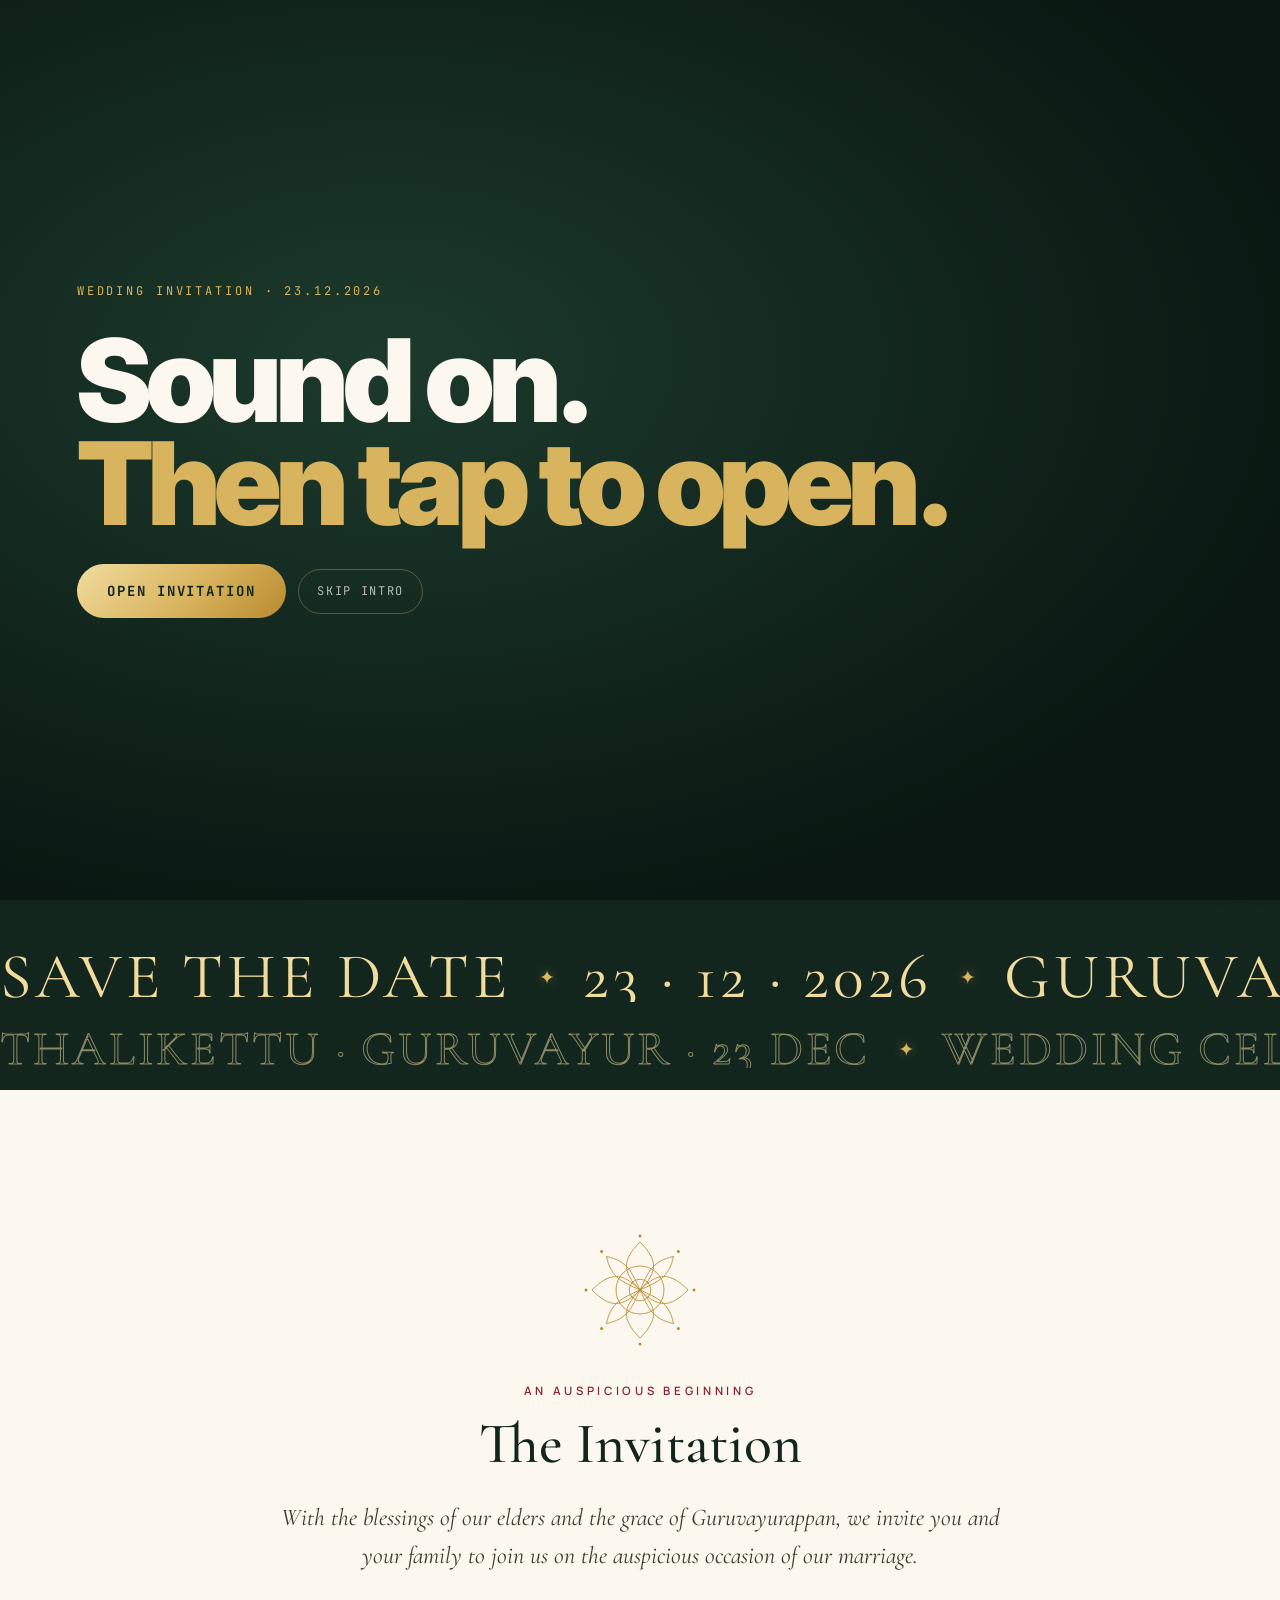
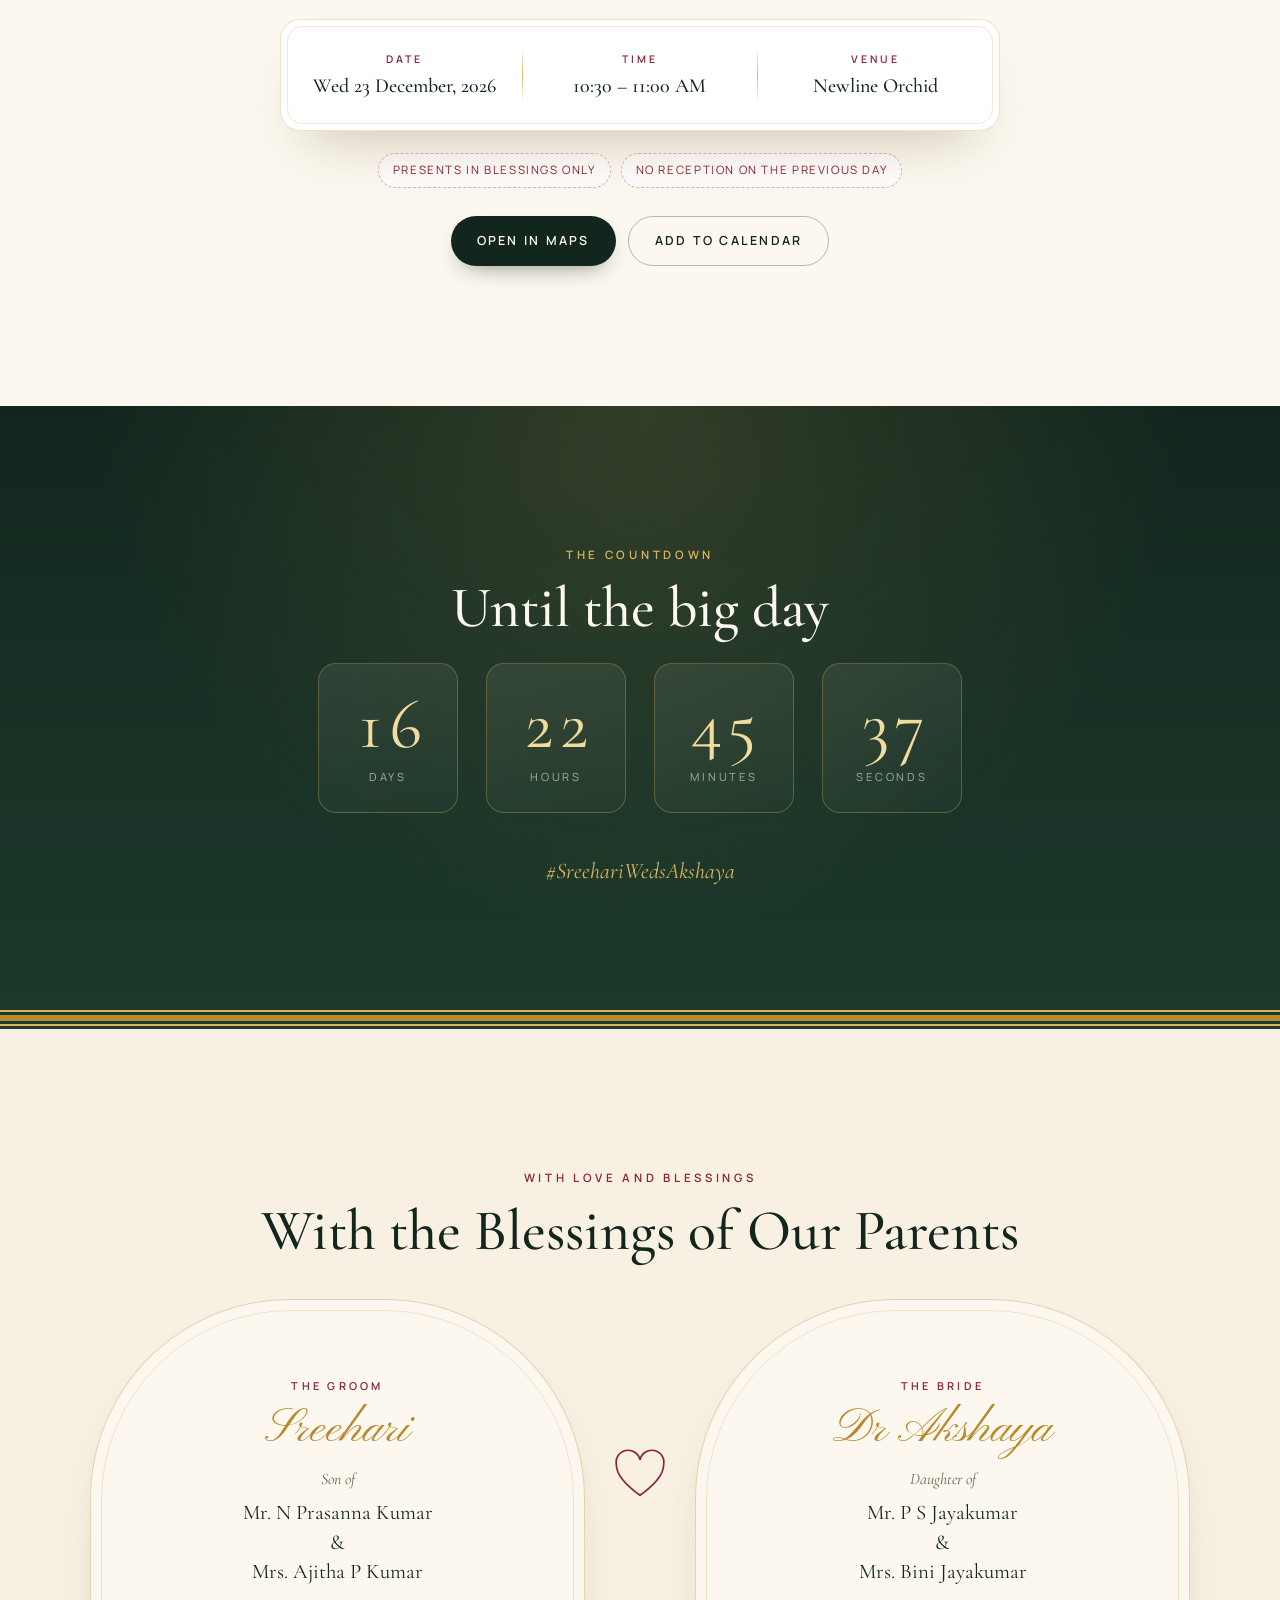
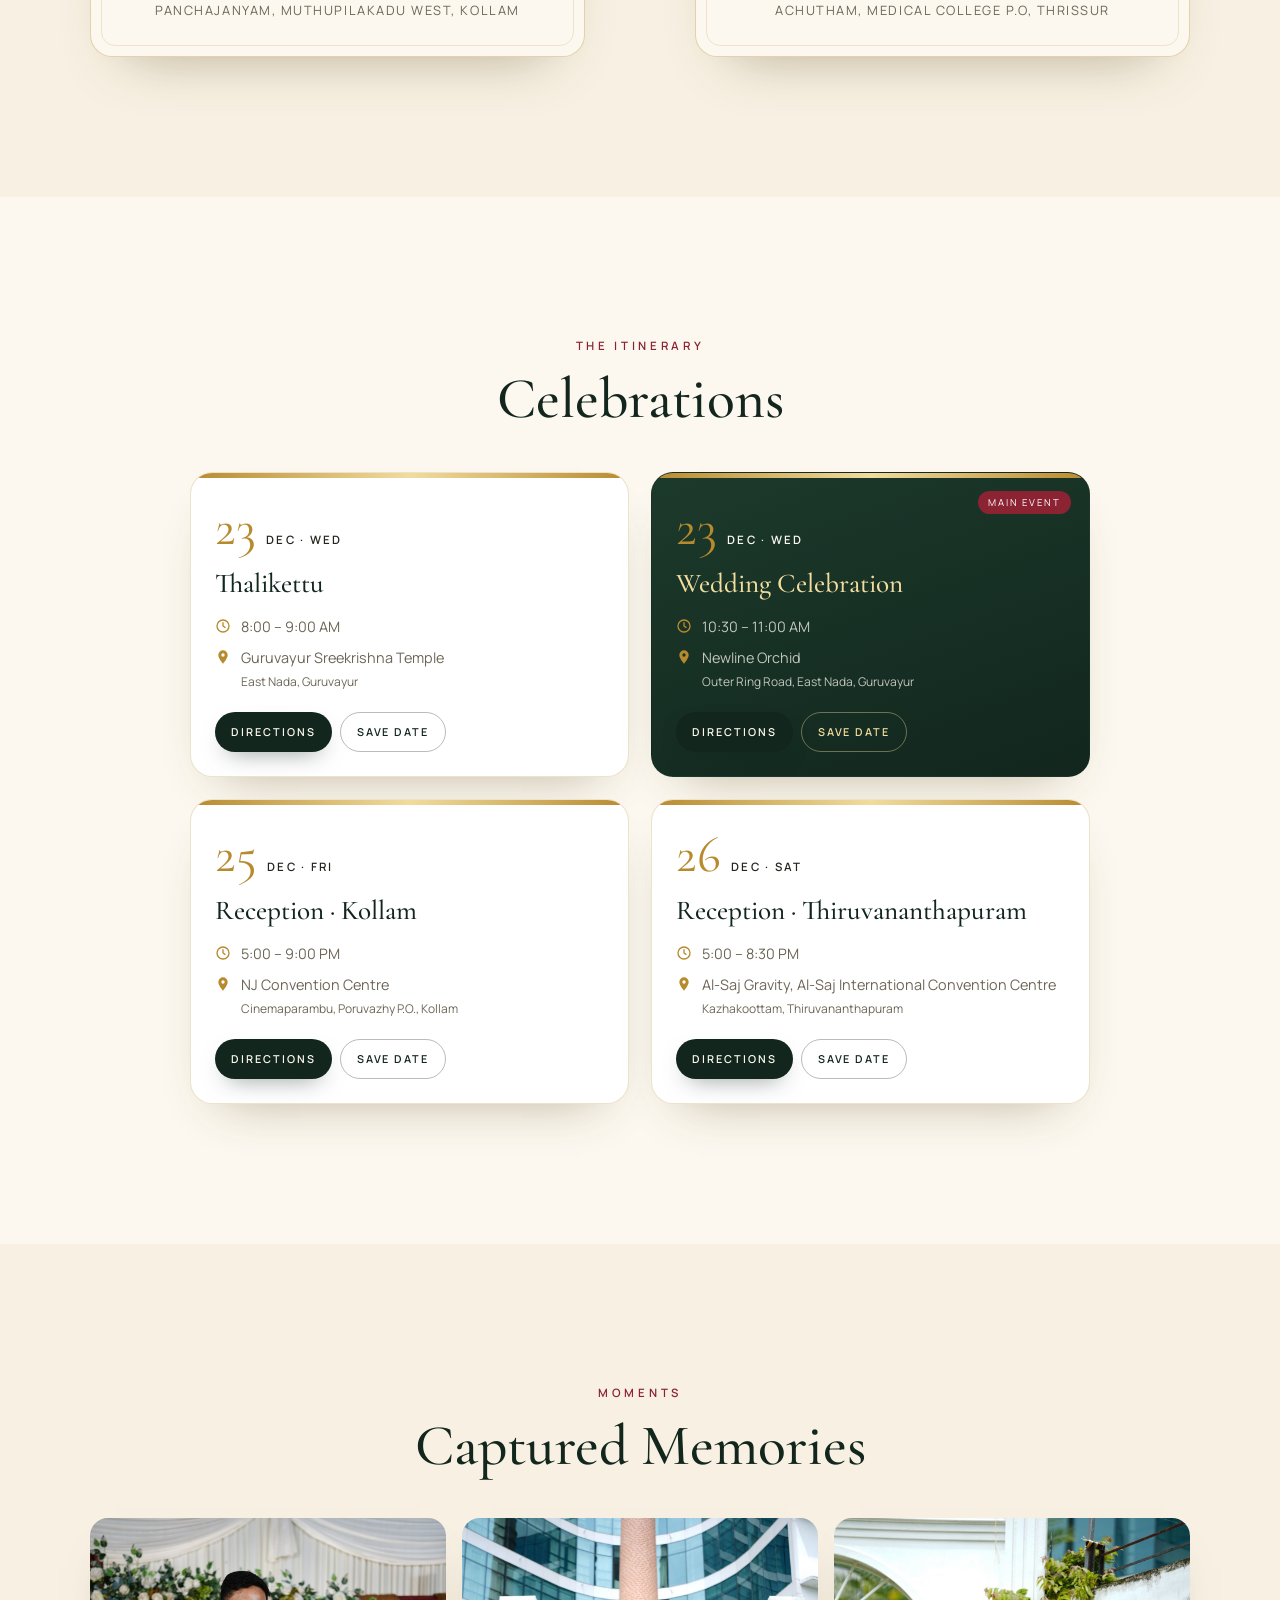
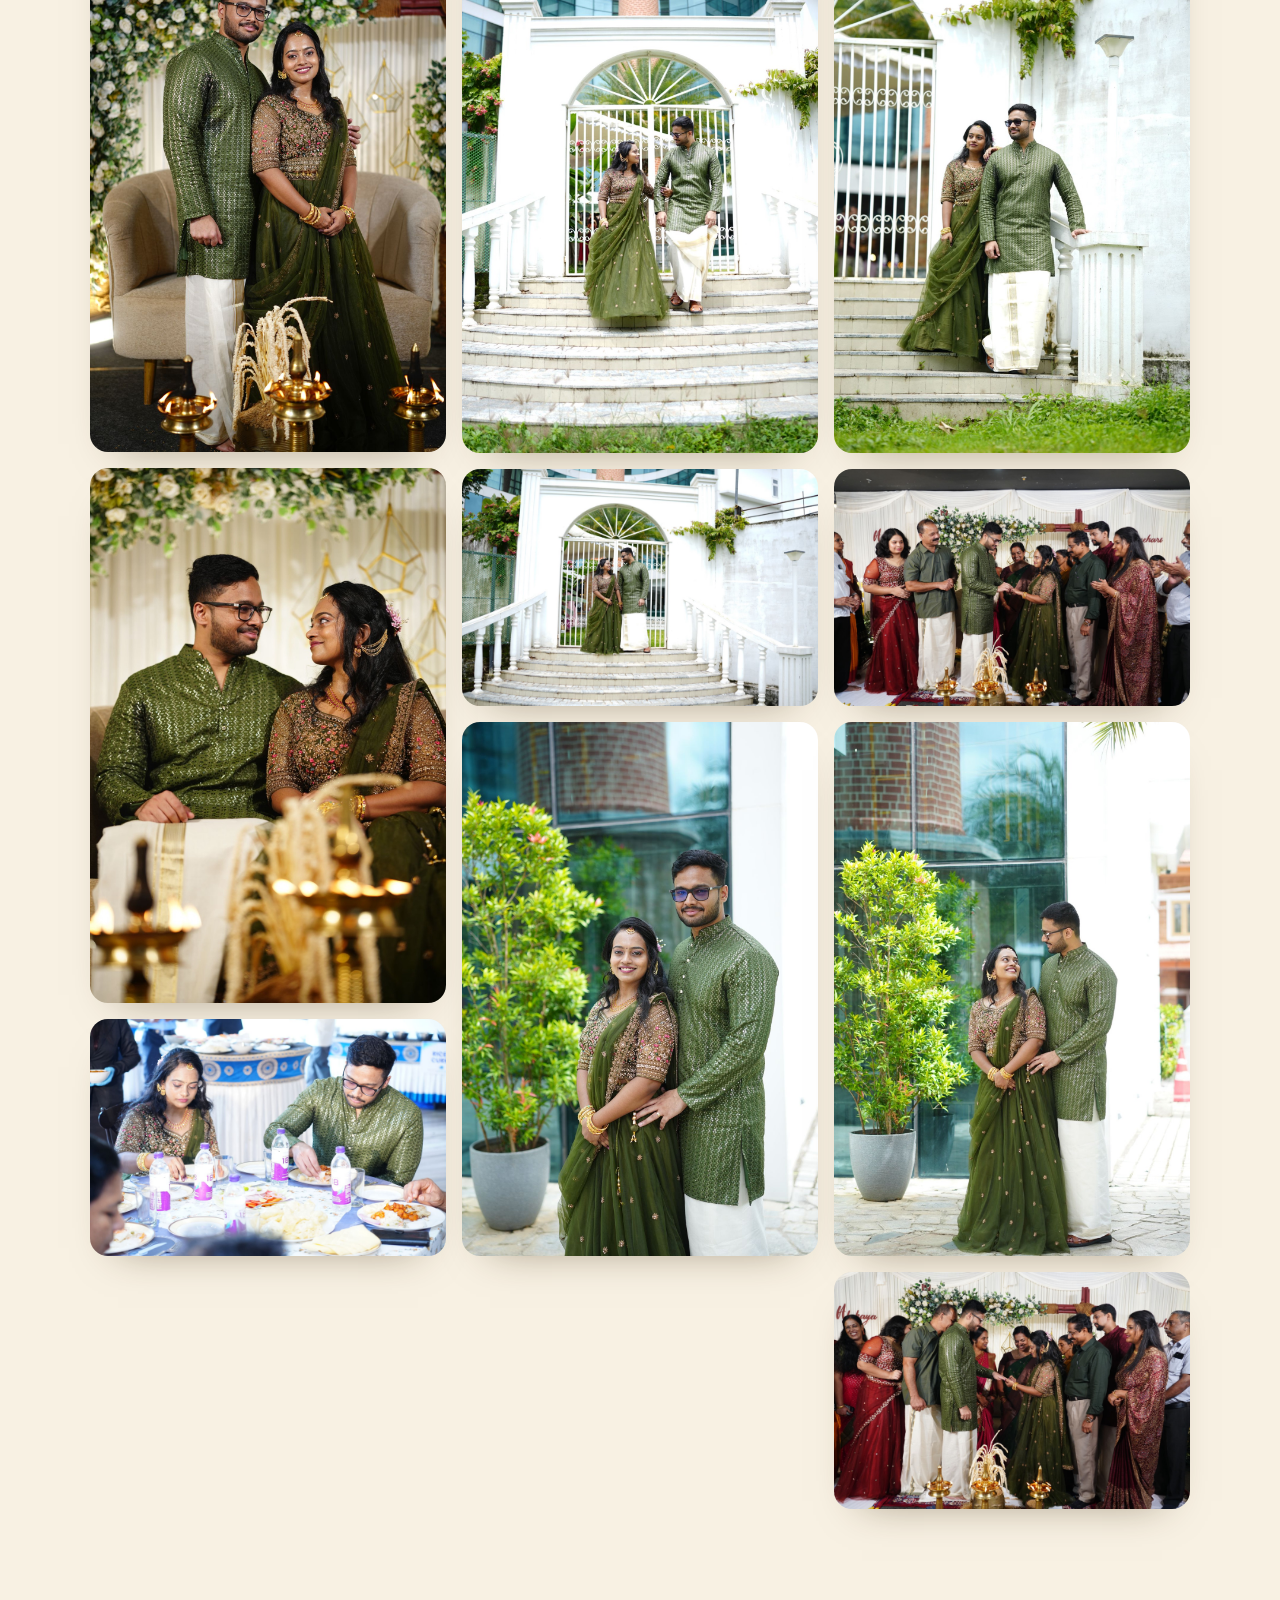
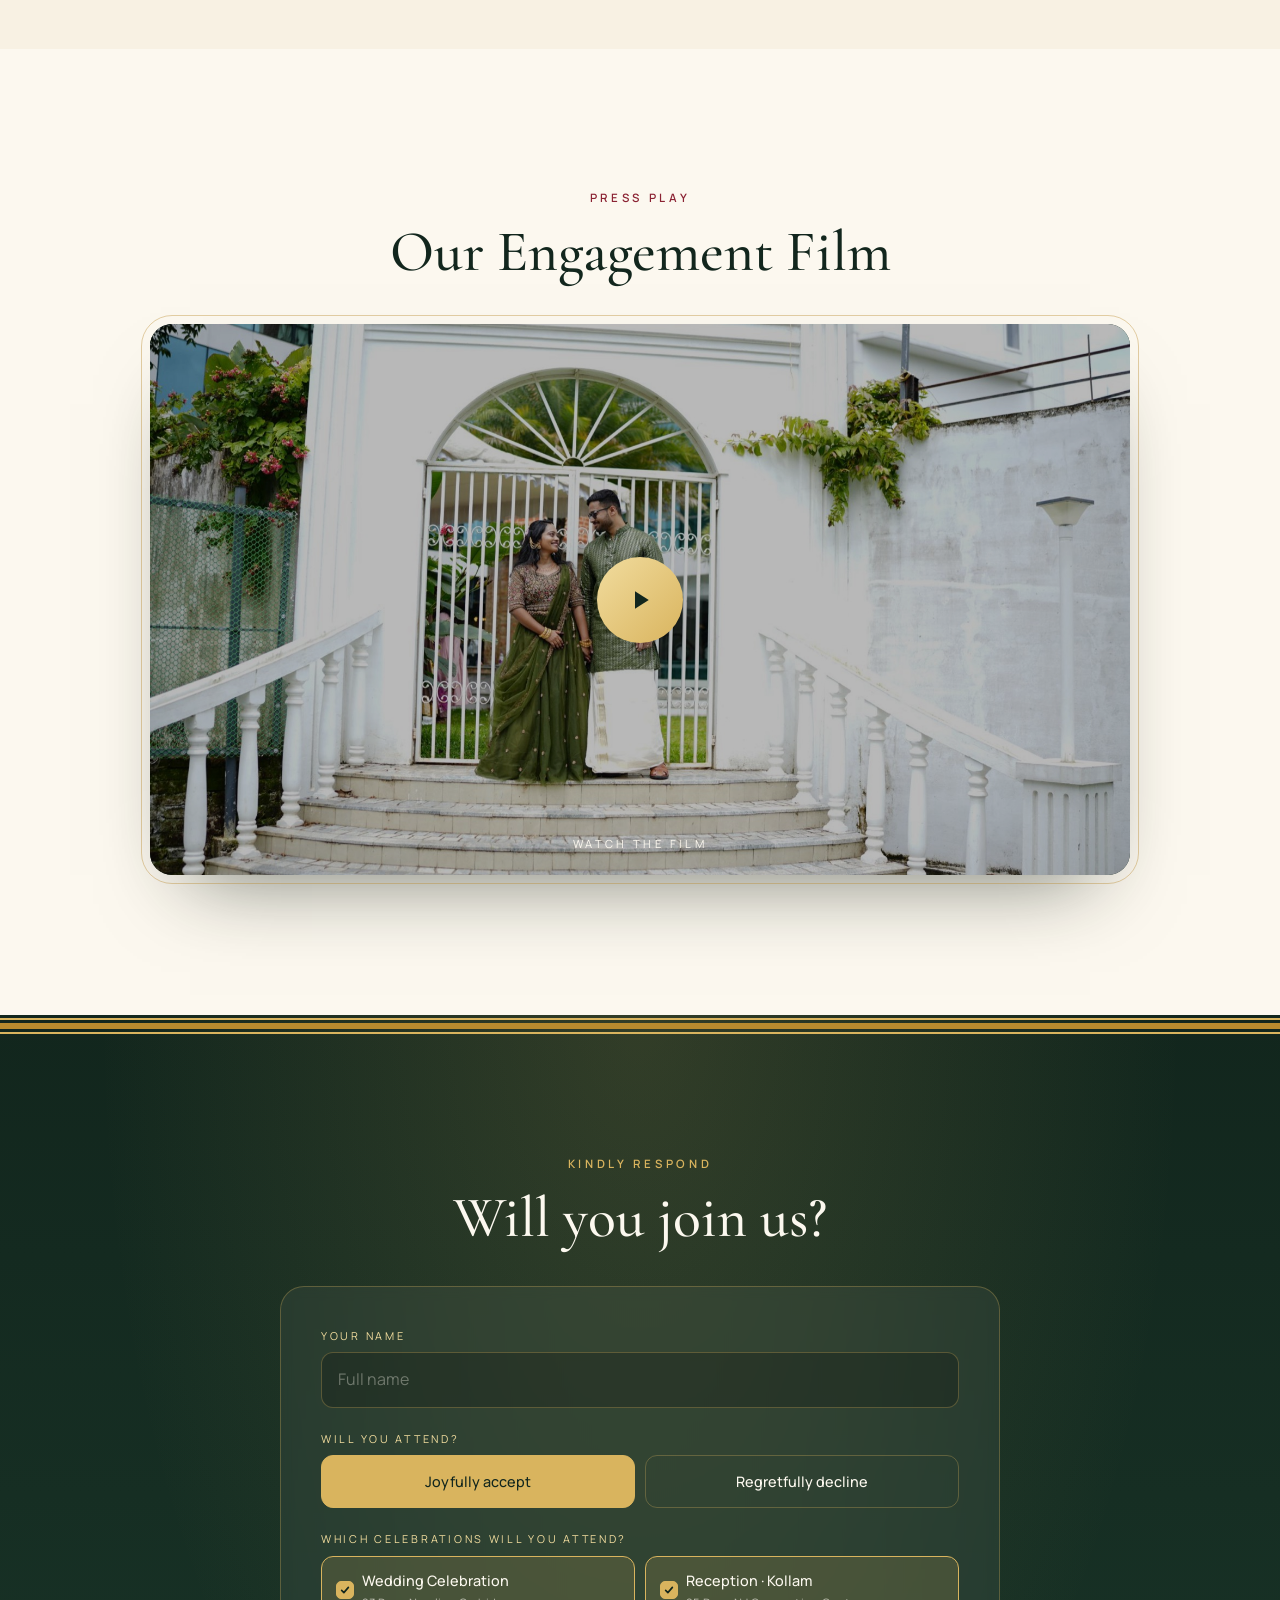
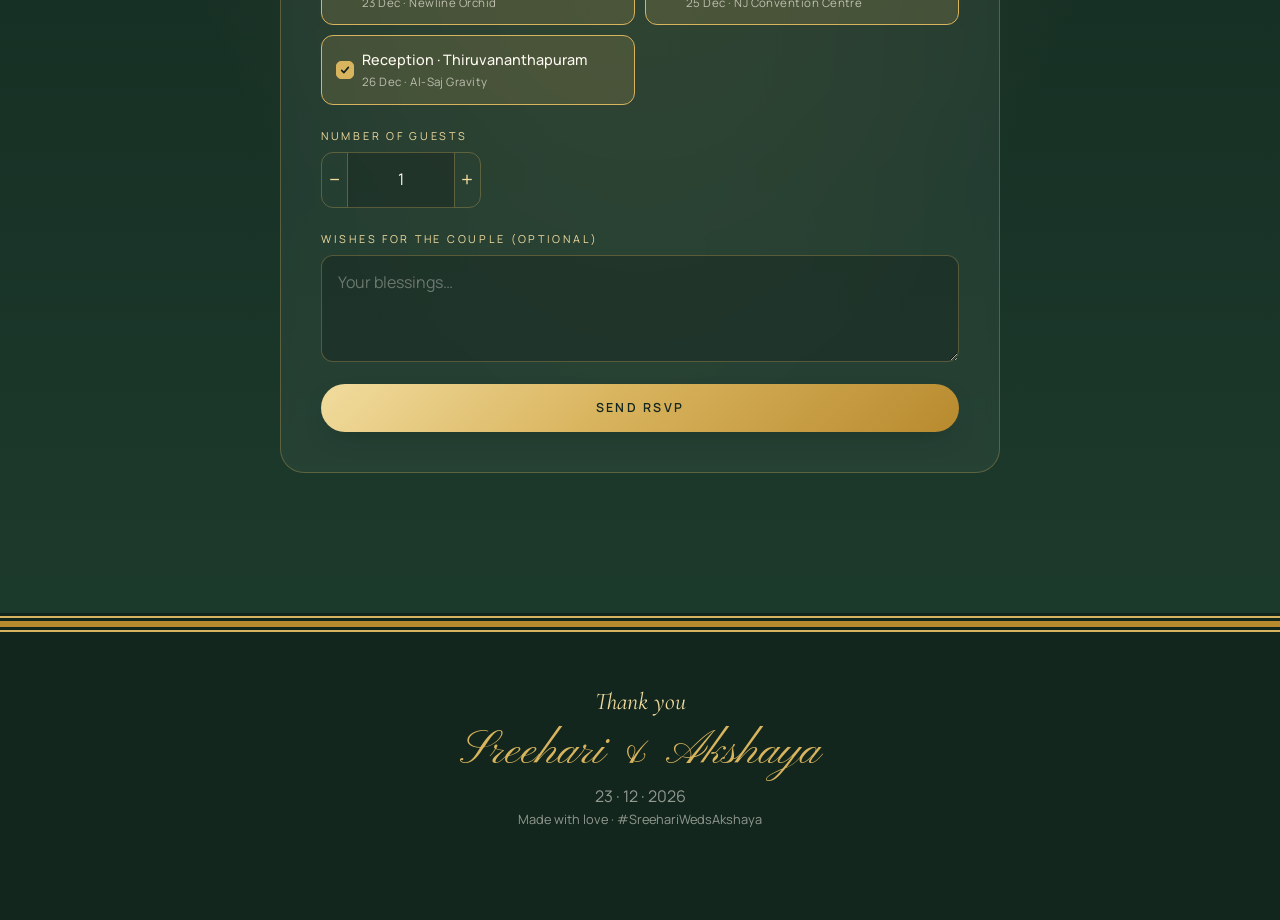
==== index.html @ 5ff2824c "Move the engagement film to just before RSVP Co-Authored-By: Claude Opus 5.5 <noreply@anthropic.com>" ====
<!doctype html>
<html lang="en">
<head>
  <meta charset="utf-8" />
  <meta name="viewport" content="width=device-width, initial-scale=1, viewport-fit=cut" />
  <title>Wedding Invitation</title>
  <meta name="description" content="You are warmly invited to our wedding." />
  <meta property="og:title" content="You're invited to our wedding" />
  <meta property="og:description" content="Join us as two hearts become one." />
  <meta name="theme-color" content="#14281f" />
  <meta property="og:image" content="https://sreeharipa.github.io/wedding/photos/hero-sm.jpg" />
  <meta property="og:type" content="website" />
  <meta name="twitter:card" content="summary_large_image" />
  <link rel="icon" href="data:image/svg+xml,<svg xmlns='http://www.w3.org/2000/svg' viewBox='0 0 100 100'><text y='.9em' font-size='90'>🪔</text></svg>" />
  <link rel="preconnect" href="https://fonts.googleapis.com" />
  <link rel="preconnect" href="https://fonts.gstatic.com" crossorigin />
  <link href="https://fonts.googleapis.com/css2?family=Cormorant+Garamond:ital,wght@0,400;0,500;0,600;1,400;1,500&family=Pinyon+Script&family=Manrope:wght@400;500;600;700&family=Inter+Tight:wght@800;900&family=JetBrains+Mono:wght@400;700&display=swap" rel="stylesheet" />
  <link rel="stylesheet" href="styles.css?v=31" />
</head>
<body class="locked">
  <canvas id="petals" aria-hidden="true"></canvas>

  <!-- ============ START SCREEN ============ -->
  <div id="gate" role="dialog" aria-label="Open invitation">
    <div class="start">
      <p class="k" id="startK"></p>
      <h1 class="big">Sound on.<br><span>Then tap to open.</span></h1>
      <div class="row">
        <button class="go" id="openBtn" type="button">Open invitation</button>
        <button class="ghost-btn" id="skipIntro" type="button">Skip intro</button>
      </div>
    </div>
  </div>

  <!-- ============ CINEMATIC INTRO ============ -->
  <div id="intro" aria-hidden="true" hidden>
    <canvas id="introCanvas"></canvas>
    <div id="iWord"><div class="w" id="iWText"></div><div class="c" id="iWCap"></div><img id="iPhoto" alt="" decoding="async" /></div>
    <div id="iTerm"></div>
    <div id="iTitle">
      <div class="e">The wedding of</div>
      <h1 id="iH1"></h1>
      <div class="sub" id="iSub"></div>
      <div id="iChips"></div>
    </div>
    <button class="i-skip" id="iSkip" type="button">Skip ›</button>
  </div>

  <!-- ============ FLOATING CONTROLS ============ -->
  <div class="progress" aria-hidden="true"><i id="progressBar"></i></div>

  <!-- Jukebox: vinyl now-playing widget -->
  <div class="jukebox" id="jukebox" hidden>
    <button class="vinyl" id="vinylBtn" aria-label="Play or pause music">
      <span class="disc"><span class="label">♥</span></span>
      <span class="play-state" aria-hidden="true"></span>
    </button>
    <div class="np">
      <span class="np-k">Now playing</span>
      <span class="np-t"><span id="npTitle"></span> · <span id="npArtist"></span></span>
      <span class="eq"><i></i><i></i><i></i><i></i><i></i></span>
    </div>
    <button class="np-expand" id="npExpand" aria-label="Show video player">▴</button>
    <div class="yt-wrap" id="ytWrap"><div id="ytHost"></div></div>
  </div>
  <audio id="bgm" loop preload="auto"></audio>

  <div class="controls">
    <button id="shareBtn" class="ctrl" aria-label="Share invitation">
      <svg viewBox="0 0 24 24" width="18" height="18"><path fill="currentColor" d="M18 16.1c-.8 0-1.4.3-2 .8l-7.1-4.2c.1-.2.1-.5.1-.7s0-.5-.1-.7L16 7.2c.5.5 1.2.8 2 .8 1.7 0 3-1.3 3-3s-1.3-3-3-3-3 1.3-3 3c0 .2 0 .5.1.7L8 9.8C7.5 9.3 6.8 9 6 9c-1.7 0-3 1.3-3 3s1.3 3 3 3c.8 0 1.5-.3 2-.8l7.1 4.2c-.1.2-.1.4-.1.6 0 1.6 1.3 2.9 2.9 2.9s2.9-1.3 2.9-2.9-1.2-2.9-2.8-2.9z"/></svg>
    </button>
  </div>
  <nav class="dots" aria-label="Sections"></nav>
  <div class="toast" id="toast" role="status"></div>
  <a href="#invite" class="scroll-prompt" id="scrollPrompt" aria-label="Scroll down to see the invitation">
    <span>Scroll for details</span>
    <svg viewBox="0 0 24 24" width="16" height="16" aria-hidden="true"><path d="M6 9l6 6 6-6" fill="none" stroke="currentColor" stroke-width="2.4" stroke-linecap="round" stroke-linejoin="round"/></svg>
  </a>

  <main>
    <!-- ============ HERO ============ -->
    <section id="home" class="hero" data-label="Home">
      <div class="hero-bg"><div class="rays"></div><div class="mandala spin"></div></div>
      <div class="kasavu top"></div>
      <div class="hero-grid">
      <figure class="hero-portrait" id="heroPortrait">
        <div class="arch-frame"><img id="heroImg" alt="Sreehari and Akshaya" /></div>
        <span class="arch-glow" aria-hidden="true"></span>
      </figure>
      <div class="hero-content">
        <svg class="lamp" viewBox="0 0 120 200" aria-hidden="true">
          <defs>
            <linearGradient id="brass" x1="0" x2="1">
              <stop offset="0" stop-color="#8a6420"/><stop offset=".5" stop-color="#f1d38a"/><stop offset="1" stop-color="#8a6420"/>
            </linearGradient>
            <radialGradient id="glow"><stop offset="0" stop-color="#ffd27a" stop-opacity=".9"/><stop offset="1" stop-color="#ffb03b" stop-opacity="0"/></radialGradient>
          </defs>
          <circle class="flame-glow" cx="60" cy="34" r="34" fill="url(#glow)"/>
          <path class="flame" d="M60 14 C66 26 70 34 60 46 C50 34 54 26 60 14Z" fill="#ffb648"/>
          <path class="flame inner" d="M60 26 C63 32 64 37 60 43 C56 37 57 32 60 26Z" fill="#fff4cf"/>
          <path d="M34 50 Q60 64 86 50 L82 58 Q60 70 38 58Z" fill="url(#brass)"/>
          <rect x="56" y="62" width="8" height="70" fill="url(#brass)"/>
          <ellipse cx="60" cy="96" rx="14" ry="5" fill="url(#brass)"/>
          <ellipse cx="60" cy="132" rx="22" ry="6" fill="url(#brass)"/>
          <path d="M40 132 Q60 150 80 132 L92 182 Q60 194 28 182Z" fill="url(#brass)"/>
        </svg>
        <p class="eyebrow">The wedding of</p>
        <h2 class="names" id="heroNames">
          <span class="script-name" data-bind="first.name"></span>
          <span class="weds">weds</span>
          <span class="script-name" data-bind="second.name"></span>
        </h2>
        <p class="tagline" data-bind="titleEnglish"></p>
        <div class="date-band">
          <span id="heroDay"></span>
          <span class="sep"></span>
          <span id="heroDate"></span>
          <span class="sep"></span>
          <span id="heroYear"></span>
        </div>
        <a href="#invite" class="scroll-cue"><span>Scroll</span><i></i></a>
      </div>
      </div>
    </section>

    <!-- ============ MARQUEE ============ -->
    <div class="marquee" aria-hidden="true">
      <div class="mq-row"><div class="mq-track" id="mq1"></div></div>
      <div class="mq-row rev"><div class="mq-track" id="mq2"></div></div>
    </div>

    <!-- ============ INVITATION ============ -->
    <section id="invite" class="section paper" data-label="Invitation">
      <div class="container narrow center">
        <div class="kolam reveal">
          <svg viewBox="0 0 200 200" aria-hidden="true">
            <g class="draw" fill="none" stroke="currentColor" stroke-width="1.4">
              <circle cx="100" cy="100" r="18"/>
              <circle cx="100" cy="100" r="40"/>
              <path d="M100 20 C130 50 130 70 100 100 C70 70 70 50 100 20Z"/>
              <path d="M180 100 C150 130 130 130 100 100 C130 70 150 70 180 100Z"/>
              <path d="M100 180 C70 150 70 130 100 100 C130 130 130 150 100 180Z"/>
              <path d="M20 100 C50 70 70 70 100 100 C70 130 50 130 20 100Z"/>
              <path d="M44 44 C80 52 86 70 100 100 C70 86 52 80 44 44Z"/>
              <path d="M156 44 C148 80 130 86 100 100 C114 70 120 52 156 44Z"/>
              <path d="M156 156 C120 148 114 130 100 100 C130 114 148 120 156 156Z"/>
              <path d="M44 156 C52 120 70 114 100 100 C86 130 80 148 44 156Z"/>
            </g>
            <g fill="currentColor">
              <circle cx="100" cy="10" r="2.5"/><circle cx="190" cy="100" r="2.5"/><circle cx="100" cy="190" r="2.5"/><circle cx="10" cy="100" r="2.5"/>
              <circle cx="36" cy="36" r="2.5"/><circle cx="164" cy="36" r="2.5"/><circle cx="164" cy="164" r="2.5"/><circle cx="36" cy="164" r="2.5"/>
            </g>
          </svg>
        </div>
        <p class="eyebrow reveal">An auspicious beginning</p>
        <h3 class="section-title reveal">The Invitation</h3>
        <p class="lead reveal" data-bind="invitationMessage"></p>

        <div class="muhurtham-card reveal">
          <div class="mc-col">
            <span class="mc-label">Date</span>
            <span class="mc-value" id="mcDate"></span>
          </div>
          <div class="mc-divider"></div>
          <div class="mc-col">
            <span class="mc-label">Time</span>
            <span class="mc-value" data-bind="muhurtham"></span>
          </div>
          <div class="mc-divider"></div>
          <div class="mc-col">
            <span class="mc-label">Venue</span>
            <span class="mc-value" data-bind="venue.name"></span>
          </div>
        </div>
        <p class="private-note reveal" id="privateNote"></p>
        <ul class="notes reveal" id="notes"></ul>
        <div class="btn-row reveal">
          <a class="btn" id="mainMap" target="_blank" rel="noopener">Open in Maps</a>
          <button class="btn ghost" id="mainCal">Add to Calendar</button>
        </div>
      </div>
    </section>

    <!-- ============ COUNTDOWN ============ -->
    <section id="countdown" class="section dark" data-label="Countdown">
      <div class="container center">
        <p class="eyebrow gold reveal">The countdown</p>
        <h3 class="section-title light reveal" id="cdTitle">Until the big day</h3>
        <div class="countdown reveal" id="cd">
          <div class="cd-unit"><span class="cd-num" data-u="d">00</span><span class="cd-lbl">Days</span></div>
          <div class="cd-unit"><span class="cd-num" data-u="h">00</span><span class="cd-lbl">Hours</span></div>
          <div class="cd-unit"><span class="cd-num" data-u="m">00</span><span class="cd-lbl">Minutes</span></div>
          <div class="cd-unit"><span class="cd-num" data-u="s">00</span><span class="cd-lbl">Seconds</span></div>
        </div>
        <p class="hashtag reveal" data-bind="hashtag"></p>
      </div>
      <div class="kasavu bottom"></div>
    </section>

    <!-- ============ STORY ============ -->
    <section id="story" class="section paper" data-label="Our Story">
      <div class="container">
        <div class="center">
          <p class="eyebrow reveal">How it all began</p>
          <h3 class="section-title reveal">Our Story</h3>
        </div>
        <div class="timeline" id="timeline"></div>
      </div>
    </section>

    <!-- ============ FAMILY ============ -->
    <section id="family" class="section cream" data-label="Family">
      <div class="container center">
        <p class="eyebrow reveal">With love and blessings</p>
        <h3 class="section-title reveal">With the Blessings of Our Parents</h3>
        <div class="family-grid">
          <div class="family-card reveal">
            <div class="arch"></div>
            <span class="fc-role">The Groom</span>
            <h4 class="fc-name" data-bind="groom.full"></h4>
            <p class="fc-sub">Son of</p>
            <p class="fc-parents"><span data-bind="families.groom.father"></span><br/>&amp;<br/><span data-bind="families.groom.mother"></span></p>
            <p class="fc-place" data-bind="families.groom.place"></p>
          </div>
          <div class="family-heart reveal" aria-hidden="true">
            <svg viewBox="0 0 64 64"><path d="M32 56 C10 40 4 28 4 20 A14 14 0 0 1 32 14 A14 14 0 0 1 60 20 C60 28 54 40 32 56Z" fill="none" stroke="currentColor" stroke-width="2"/></svg>
          </div>
          <div class="family-card reveal">
            <div class="arch"></div>
            <span class="fc-role">The Bride</span>
            <h4 class="fc-name" data-bind="bride.full"></h4>
            <p class="fc-sub">Daughter of</p>
            <p class="fc-parents"><span data-bind="families.bride.father"></span><br/>&amp;<br/><span data-bind="families.bride.mother"></span></p>
            <p class="fc-place" data-bind="families.bride.place"></p>
          </div>
        </div>
      </div>
    </section>

    <!-- ============ EVENTS ============ -->
    <section id="events" class="section paper" data-label="Events">
      <div class="container">
        <div class="center">
          <p class="eyebrow reveal">The itinerary</p>
          <h3 class="section-title reveal">Celebrations</h3>
        </div>
        <div class="events" id="eventList"></div>
      </div>
    </section>

    <!-- ============ GALLERY ============ -->
    <section id="gallery" class="section cream" data-label="Gallery">
      <div class="container">
        <div class="center">
          <p class="eyebrow reveal">Moments</p>
          <h3 class="section-title reveal">Captured Memories</h3>
        </div>
        <div class="gallery" id="galleryGrid"></div>
      </div>
    </section>

    <!-- ============ FILM ============ -->
    <section id="film" class="section paper" data-label="Film">
      <div class="container">
        <div class="center">
          <p class="eyebrow reveal">Press play</p>
          <h3 class="section-title reveal" id="filmTitle">Our Engagement Film</h3>
        </div>
        <div class="film reveal" id="film-frame">
          <button class="film-poster" id="filmPlay" aria-label="Play the engagement film">
            <img id="filmPoster" alt="" loading="lazy" />
            <span class="film-play"><svg viewBox="0 0 24 24" width="30" height="30"><path fill="currentColor" d="M8 5v14l11-7z"/></svg></span>
            <span class="film-cap">Watch the film</span>
          </button>
        </div>
      </div>
    </section>

    <!-- ============ RSVP ============ -->
    <section id="rsvp" class="section dark" data-label="RSVP">
      <div class="kasavu top"></div>
      <div class="container narrow">
        <div class="center">
          <p class="eyebrow gold reveal">Kindly respond</p>
          <h3 class="section-title light reveal">Will you join us?</h3>
          <p class="muted-light reveal" id="rsvpNote"></p>
        </div>
        <form id="rsvpForm" class="rsvp reveal" novalidate>
          <label class="field">
            <span>Your name</span>
            <input name="name" required autocomplete="name" placeholder="Full name" />
          </label>
          <div class="field">
            <span>Will you attend?</span>
            <div class="choice">
              <label><input type="radio" name="attend" value="Joyfully accepts" checked /><b>Joyfully accept</b></label>
              <label><input type="radio" name="attend" value="Regretfully declines" /><b>Regretfully decline</b></label>
            </div>
          </div>
          <div class="field" id="eventsField">
            <span>Which celebrations will you attend?</span>
            <div class="event-picks" id="eventPicks"></div>
          </div>
          <label class="field" id="guestsField">
            <span>Number of guests</span>
            <div class="stepper">
              <button type="button" data-step="-1" aria-label="Fewer guests">−</button>
              <input name="guests" type="number" min="1" max="20" value="1" inputmode="numeric" />
              <button type="button" data-step="1" aria-label="More guests">+</button>
            </div>
          </label>
          <label class="field">
            <span>Wishes for the couple (optional)</span>
            <textarea name="wish" rows="3" placeholder="Your blessings…"></textarea>
          </label>
          <button class="btn gold full" type="submit">Send RSVP</button>
        </form>
      </div>
    </section>
  </main>

  <footer class="footer">
    <div class="kasavu top"></div>
    <p class="footer-thanks">Thank you</p>
    <p class="footer-names"><span data-bind="first.name"></span> &amp; <span data-bind="second.name"></span></p>
    <p class="muted" id="footerDate"></p>
    <p class="muted small">Made with love · <span data-bind="hashtag"></span></p>
  </footer>

  <!-- Lightbox -->
  <div id="lightbox" hidden><button aria-label="Close">×</button><img alt="" /></div>

  <script src="config.js?v=31"></script>
  <script src="intro.js?v=31"></script>
  <script src="script.js?v=31"></script>
</body>
</html>
---- styles.css ----
:root {
  --ivory: #fcf8ef;
  --paper: #f8f1e3;
  --cream: #f2e7d0;
  --gold: #b88a2e;
  --gold-2: #d9b45e;
  --gold-3: #f1dc9e;
  --green: #12261d;
  --green-2: #1c3a2c;
  --maroon: #8b2333;
  --ink: #26261f;
  --muted: #6d6656;
  --serif: "Cormorant Garamond", Georgia, serif;
  --script: "Pinyon Script", cursive;
  --sans: "Manrope", system-ui, sans-serif;
  --ease: cubic-bezier(.2, .7, .1, 1);
}

* { box-sizing: border-box; margin: 0; padding: 0; }
[hidden] { display: none !important; }
html { scroll-behavior: smooth; -webkit-text-size-adjust: 100%; }
body {
  background: var(--ivory);
  color: var(--ink);
  font-family: var(--sans);
  line-height: 1.6;
  overflow-x: hidden;
  -webkit-font-smoothing: antialiased;
}
body.locked { overflow: hidden; height: 100vh; }
img { max-width: 100%; display: block; }
button { font: inherit; cursor: pointer; border: 0; background: none; color: inherit; }
a { color: inherit; }

#petals { position: fixed; inset: 0; width: 100%; height: 100%; pointer-events: none; z-index: 60; }

/* ---------- Kasavu border (Kerala gold-striped saree edge) ---------- */
.kasavu {
  position: absolute; left: 0; right: 0; height: 22px; z-index: 2;
  background:
    linear-gradient(var(--gold-2), var(--gold-2)) 0 3px / 100% 2px no-repeat,
    linear-gradient(var(--gold), var(--gold)) 0 8px / 100% 6px no-repeat,
    linear-gradient(var(--gold-2), var(--gold-2)) 0 17px / 100% 2px no-repeat,
    repeating-linear-gradient(90deg, transparent 0 10px, rgba(255, 230, 160, .9) 10px 12px) 0 8px / 100% 6px no-repeat;
}
.kasavu.top { top: 0; }
.kasavu.bottom { bottom: 0; }

/* ---------- Typography ---------- */
.eyebrow {
  font-size: .72rem; letter-spacing: .32em; text-transform: uppercase;
  color: var(--maroon); font-weight: 600; margin-bottom: .8rem;
}
.eyebrow.gold { color: var(--gold-2); }
.section-title {
  font-family: var(--serif); font-weight: 500;
  font-size: clamp(2.2rem, 6vw, 3.6rem); line-height: 1.1;
  color: var(--green); margin-bottom: 1.4rem;
}
.section-title.light { color: var(--ivory); }
.lead { font-family: var(--serif); font-size: clamp(1.2rem, 2.6vw, 1.5rem); color: #3c3a30; font-style: italic; }
.muted { color: var(--muted); }
.muted-light { color: rgba(252, 248, 239, .7); }
.small { font-size: .8rem; }
.center { text-align: center; }

.container { width: min(1100px, 100% - 32px); margin-inline: auto; }
.container.narrow { width: min(720px, 100% - 32px); }
.section { position: relative; padding: clamp(80px, 12vw, 140px) 0; }
.paper { background: var(--ivory); }
.cream { background: var(--paper); }
.dark {
  background:
    radial-gradient(ellipse at 50% 0%, rgba(217, 180, 94, .16), transparent 60%),
    linear-gradient(var(--green), var(--green-2));
  color: var(--ivory);
}

/* ---------- Buttons ---------- */
.btn-row { display: flex; gap: 12px; justify-content: center; flex-wrap: wrap; margin-top: 28px; }
.btn {
  display: inline-flex; align-items: center; justify-content: center; gap: 8px;
  padding: 14px 26px; border-radius: 999px; text-decoration: none;
  background: var(--green); color: var(--ivory);
  font-size: .78rem; letter-spacing: .18em; text-transform: uppercase; font-weight: 600;
  transition: transform .3s var(--ease), box-shadow .3s, background .3s;
  box-shadow: 0 10px 24px -12px rgba(18, 38, 29, .6);
}
.btn:hover { transform: translateY(-2px); box-shadow: 0 16px 30px -12px rgba(18, 38, 29, .6); }
.btn.ghost { background: transparent; color: var(--green); border: 1px solid rgba(18, 38, 29, .3); box-shadow: none; }
.btn.ghost:hover { background: var(--green); color: var(--ivory); }
.btn.gold { background: linear-gradient(135deg, var(--gold-3), var(--gold-2) 45%, var(--gold)); color: var(--green); }
.btn.small { padding: 10px 16px; font-size: .68rem; }
.btn.full { width: 100%; }

/* ---------- Opening gate ---------- */
#gate { position: fixed; inset: 0; z-index: 100; display: grid; place-items: center; }
.door {
  position: absolute; top: 0; bottom: 0; width: 50.5%;
  background:
    radial-gradient(circle at 50% 50%, rgba(217, 180, 94, .12), transparent 70%),
    linear-gradient(160deg, var(--green-2), var(--green));
  transition: transform 1.6s var(--ease);
  overflow: hidden;
}
.door-left { left: 0; transform-origin: left; }
.door-right { right: 0; transform-origin: right; }
.door-inner {
  position: absolute; inset: 18px; border: 1px solid rgba(217, 180, 94, .55);
  outline: 1px solid rgba(217, 180, 94, .25); outline-offset: 6px;
}
.door-left .door-inner { right: 0; border-right: 0; }
.door-right .door-inner { left: 0; border-left: 0; }
.door-motif {
  position: absolute; top: 50%; width: 560px; height: 560px; translate: 0 -50%; opacity: .16;
  background: conic-gradient(from 0deg, var(--gold-2) 0 4deg, transparent 4deg 15deg) ;
  -webkit-mask: radial-gradient(circle, transparent 22%, #000 23% 24%, transparent 25% 38%, #000 39% 40%, transparent 41% 58%, #000 59% 60%, transparent 61%);
          mask: radial-gradient(circle, transparent 22%, #000 23% 24%, transparent 25% 38%, #000 39% 40%, transparent 41% 58%, #000 59% 60%, transparent 61%);
  animation: spin 80s linear infinite;
}
.door-left .door-motif { right: -280px; }
.door-right .door-motif { left: -280px; }
.gate-center {
  position: relative; z-index: 2; text-align: center; color: var(--ivory); padding: 24px;
  transition: opacity .6s, transform .8s var(--ease);
}
.gate-names {
  font-family: var(--script); font-weight: 400; line-height: 1.05;
  font-size: clamp(3rem, 12vw, 6rem); color: var(--gold-3);
  display: flex; flex-direction: column; align-items: center;
  text-shadow: 0 2px 30px rgba(217, 180, 94, .35);
}
.gate-names .amp { font-family: var(--serif); font-style: italic; font-size: .45em; color: var(--ivory); margin: .1em 0; }
.gate-tag { font-family: var(--serif); font-style: italic; color: var(--gold-3); opacity: .8; font-size: 1.2rem; margin-top: .6rem; }
.seal {
  position: relative; margin: 36px auto 10px; width: 108px; height: 108px; border-radius: 50%;
  background: radial-gradient(circle at 35% 30%, #c2414f, var(--maroon) 55%, #5a1420);
  box-shadow: 0 10px 30px rgba(0, 0, 0, .45), inset 0 -6px 12px rgba(0, 0, 0, .3), inset 0 4px 8px rgba(255, 255, 255, .2);
  display: grid; place-items: center; color: var(--gold-3);
  animation: pulse 2.4s ease-in-out infinite;
  transition: transform .4s var(--ease);
}
.seal:hover { transform: scale(1.06) rotate(-4deg); }
.seal-ring { position: absolute; inset: 9px; border-radius: 50%; border: 1.5px dashed rgba(241, 220, 158, .7); }
.seal-text { font-family: var(--serif); font-size: 1.3rem; font-style: italic; letter-spacing: .05em; }
.tap-hint { font-size: .68rem; letter-spacing: .3em; text-transform: uppercase; opacity: .55; }

#gate.open .door-left { transform: perspective(1400px) rotateY(80deg); }
#gate.open .door-right { transform: perspective(1400px) rotateY(-80deg); }
#gate.open .gate-center { opacity: 0; transform: scale(1.15); }
#gate.gone { display: none; }

@keyframes pulse {
  0%, 100% { box-shadow: 0 10px 30px rgba(0,0,0,.45), 0 0 0 0 rgba(217,180,94,.5), inset 0 -6px 12px rgba(0,0,0,.3); }
  50% { box-shadow: 0 10px 30px rgba(0,0,0,.45), 0 0 0 18px rgba(217,180,94,0), inset 0 -6px 12px rgba(0,0,0,.3); }
}
@keyframes spin { to { rotate: 360deg; } }

/* ---------- Controls ---------- */
.controls { position: fixed; right: 16px; bottom: 16px; z-index: 50; display: flex; flex-direction: column; gap: 10px; }
.ctrl {
  width: 46px; height: 46px; border-radius: 50%; display: grid; place-items: center;
  background: rgba(18, 38, 29, .88); color: var(--gold-3); backdrop-filter: blur(8px);
  box-shadow: 0 8px 20px rgba(0, 0, 0, .25); position: relative;
}
.ctrl .bars { position: absolute; bottom: 9px; display: none; gap: 2px; }
.ctrl.playing svg { display: none; }
.ctrl.playing .bars { display: flex; position: static; align-items: flex-end; height: 16px; }
.bars i { width: 3px; background: var(--gold-3); animation: eq 1s ease-in-out infinite; }
.bars i:nth-child(2) { animation-delay: .2s; } .bars i:nth-child(3) { animation-delay: .4s; }
@keyframes eq { 0%,100% { height: 4px; } 50% { height: 16px; } }

.dots { position: fixed; right: 22px; top: 50%; translate: 0 -50%; z-index: 40; display: flex; flex-direction: column; gap: 14px; }
.dots a { position: relative; width: 8px; height: 8px; border-radius: 50%; background: rgba(184, 138, 46, .35); transition: .3s; display: block; }
.dots a.active { background: var(--gold); transform: scale(1.5); }
.dots a span {
  position: absolute; right: 18px; top: 50%; translate: 0 -50%; white-space: nowrap;
  font-size: .68rem; letter-spacing: .15em; text-transform: uppercase; color: var(--gold);
  opacity: 0; transition: .3s; pointer-events: none;
}
.dots a:hover span { opacity: 1; }
@media (max-width: 760px) { .dots { display: none; } }

.toast {
  position: fixed; left: 50%; bottom: 24px; translate: -50% 20px; z-index: 120;
  background: var(--green); color: var(--ivory); padding: 12px 20px; border-radius: 999px;
  font-size: .85rem; opacity: 0; transition: .35s var(--ease); pointer-events: none;
  max-width: calc(100% - 32px); text-align: center;
}
.toast.show { opacity: 1; translate: -50% 0; }

/* ---------- Hero ---------- */
.hero {
  position: relative; min-height: 100svh; display: grid; place-items: center; overflow: hidden;
  background: radial-gradient(ellipse at 50% 30%, #fffaf0, var(--paper) 70%);
  padding: 60px 16px;
}
.hero-bg { position: absolute; inset: 0; display: grid; place-items: center; pointer-events: none; }
.mandala {
  width: min(140vw, 1100px); aspect-ratio: 1; opacity: .09;
  background:
    repeating-conic-gradient(from 0deg, var(--gold) 0 2deg, transparent 2deg 12deg);
  -webkit-mask: radial-gradient(circle, transparent 18%, #000 18.5% 19.5%, transparent 20% 30%, #000 30.5% 33%, transparent 33.5% 46%, #000 46.5% 47%, transparent 47.5% 60%, #000 60.5% 64%, transparent 64.5% 70%);
          mask: radial-gradient(circle, transparent 18%, #000 18.5% 19.5%, transparent 20% 30%, #000 30.5% 33%, transparent 33.5% 46%, #000 46.5% 47%, transparent 47.5% 60%, #000 60.5% 64%, transparent 64.5% 70%);
}
.spin { animation: spin 120s linear infinite; }
.hero-content { position: relative; text-align: center; z-index: 1; }
.lamp { width: 64px; margin: 0 auto 18px; overflow: visible; }
.flame { transform-origin: 60px 46px; animation: flicker 1.6s ease-in-out infinite; }
.flame.inner { animation-duration: 1.1s; }
.flame-glow { animation: glow 2.4s ease-in-out infinite; transform-origin: 60px 34px; }
@keyframes flicker { 0%,100% { transform: scale(1, 1) skewX(0); } 25% { transform: scale(.94, 1.06) skewX(2deg); } 50% { transform: scale(1.04, .96) skewX(-2deg); } 75% { transform: scale(.97, 1.04) skewX(1deg); } }
@keyframes glow { 0%,100% { opacity: .75; transform: scale(1); } 50% { opacity: 1; transform: scale(1.15); } }

.names { display: flex; flex-direction: column; align-items: center; font-weight: 400; }
.script-name {
  font-family: var(--script); font-size: clamp(3.6rem, 14vw, 8rem); line-height: 1.05;
  background: linear-gradient(100deg, var(--gold) 20%, #e9cf86 40%, var(--gold) 60%);
  background-size: 200% 100%;
  -webkit-background-clip: text; background-clip: text; color: transparent;
  animation: shimmer 6s linear infinite;
  padding: 0 .2em;
}
@keyframes shimmer { to { background-position: -200% 0; } }
.weds { font-family: var(--serif); font-style: italic; font-size: clamp(1.1rem, 3vw, 1.6rem); color: var(--green); letter-spacing: .1em; margin: -.2rem 0; }
.tagline { font-family: var(--serif); font-style: italic; color: var(--muted); font-size: 1.15rem; }
.date-band {
  display: inline-flex; align-items: center; gap: 16px; margin-top: 28px; padding: 14px 26px;
  border-top: 1px solid rgba(184, 138, 46, .5); border-bottom: 1px solid rgba(184, 138, 46, .5);
  font-family: var(--serif); font-size: clamp(1rem, 2.6vw, 1.3rem); color: var(--green); letter-spacing: .12em; text-transform: uppercase;
}
.date-band .sep { width: 5px; height: 5px; background: var(--gold); rotate: 45deg; }
.scroll-cue { display: flex; flex-direction: column; align-items: center; gap: 8px; margin-top: 46px; text-decoration: none; font-size: .65rem; letter-spacing: .3em; text-transform: uppercase; color: var(--muted); }
.scroll-cue i { width: 1px; height: 46px; background: linear-gradient(var(--gold), transparent); animation: drip 2s ease-in-out infinite; transform-origin: top; }
@keyframes drip { 0% { transform: scaleY(0); } 50% { transform: scaleY(1); } 100% { transform: scaleY(1); opacity: 0; } }

/* ---------- Invitation ---------- */
.kolam { width: 120px; margin: 0 auto 24px; color: var(--gold); }
.kolam .draw * { stroke-dasharray: 400; stroke-dashoffset: 400; transition: stroke-dashoffset 3s var(--ease); }
.kolam.in .draw * { stroke-dashoffset: 0; }
.muhurtham-card {
  margin-top: 44px; display: grid; grid-template-columns: 1fr auto 1fr auto 1fr; gap: 18px; align-items: center;
  padding: 28px 24px; background: #fff; border-radius: 20px; position: relative;
  box-shadow: 0 30px 60px -30px rgba(80, 60, 20, .35); border: 1px solid rgba(184, 138, 46, .25);
}
.muhurtham-card::before { content: ""; position: absolute; inset: 6px; border: 1px solid rgba(184, 138, 46, .2); border-radius: 15px; pointer-events: none; }
.mc-col { display: flex; flex-direction: column; gap: 6px; }
.mc-label { font-size: .66rem; letter-spacing: .28em; text-transform: uppercase; color: var(--maroon); font-weight: 600; }
.mc-value { font-family: var(--serif); font-size: 1.25rem; color: var(--green); line-height: 1.25; font-weight: 500; }
.mc-divider { width: 1px; height: 54px; background: linear-gradient(transparent, var(--gold-2), transparent); }
@media (max-width: 640px) {
  .muhurtham-card { grid-template-columns: 1fr; gap: 14px; }
  .mc-divider { width: 60px; height: 1px; margin: 0 auto; background: linear-gradient(90deg, transparent, var(--gold-2), transparent); }
}

.notes { list-style: none; display: flex; flex-wrap: wrap; justify-content: center; gap: 10px; margin-top: 22px; }
.notes li {
  font-size: .72rem; letter-spacing: .14em; text-transform: uppercase; color: var(--maroon);
  padding: 7px 14px; border: 1px dashed rgba(139, 35, 51, .35); border-radius: 999px; background: rgba(255,255,255,.6);
}
.ev-day.tba { font-size: 2.2rem; font-family: var(--script); }

/* ---------- Countdown ---------- */
.countdown { display: flex; justify-content: center; gap: clamp(10px, 3vw, 28px); margin-top: 20px; }
.cd-unit {
  width: clamp(70px, 20vw, 140px); padding: clamp(14px, 3vw, 26px) 0; border-radius: 18px;
  background: linear-gradient(160deg, rgba(255,255,255,.08), rgba(255,255,255,.02));
  border: 1px solid rgba(217, 180, 94, .3); display: flex; flex-direction: column; align-items: center;
}
.cd-num { font-family: var(--serif); font-size: clamp(2.2rem, 7vw, 4.4rem); line-height: 1; color: var(--gold-3); font-variant-numeric: tabular-nums; }
.cd-num.tick { animation: tick .5s var(--ease); }
@keyframes tick { 0% { transform: translateY(-30%); opacity: 0; } 100% { transform: none; opacity: 1; } }
.cd-lbl { margin-top: 8px; font-size: clamp(.55rem, 1.6vw, .7rem); letter-spacing: .25em; text-transform: uppercase; color: rgba(252,248,239,.6); }
.hashtag { margin-top: 40px; font-family: var(--serif); font-style: italic; font-size: 1.4rem; color: var(--gold-2); }

/* ---------- Story timeline ---------- */
.timeline { position: relative; max-width: 860px; margin: 40px auto 0; }
.timeline::before { content: ""; position: absolute; left: 50%; top: 0; bottom: 0; width: 1px; background: linear-gradient(transparent, var(--gold-2) 10%, var(--gold-2) 90%, transparent); }
.tl-item { position: relative; width: 50%; padding: 0 44px 56px; }
.tl-item:nth-child(odd) { text-align: right; }
.tl-item:nth-child(even) { margin-left: 50%; }
.tl-item::after {
  content: ""; position: absolute; top: 10px; width: 14px; height: 14px; rotate: 45deg;
  background: var(--ivory); border: 2px solid var(--gold);
}
.tl-item:nth-child(odd)::after { right: -7px; }
.tl-item:nth-child(even)::after { left: -7px; }
.tl-year { font-family: var(--script); font-size: 2.4rem; color: var(--gold); line-height: 1; }
.tl-title { font-family: var(--serif); font-size: 1.6rem; color: var(--green); margin: 4px 0 6px; font-weight: 500; }
.tl-text { color: var(--muted); }
@media (max-width: 700px) {
  .timeline::before { left: 8px; }
  .tl-item, .tl-item:nth-child(odd), .tl-item:nth-child(even) { width: 100%; margin-left: 0; text-align: left; padding: 0 0 44px 40px; }
  .tl-item:nth-child(odd)::after, .tl-item:nth-child(even)::after { left: 1px; right: auto; }
}

/* ---------- Family ---------- */
.family-grid { display: grid; grid-template-columns: 1fr auto 1fr; gap: 28px; align-items: center; margin-top: 36px; }
.family-card {
  position: relative; background: var(--ivory); padding: 72px 28px 36px; border-radius: 200px 200px 22px 22px;
  border: 1px solid rgba(184, 138, 46, .35); box-shadow: 0 30px 60px -36px rgba(80, 60, 20, .45);
}
.family-card .arch { position: absolute; inset: 10px; border: 1px solid rgba(184, 138, 46, .2); border-radius: 190px 190px 14px 14px; pointer-events: none; }
.fc-role { font-size: .68rem; letter-spacing: .3em; text-transform: uppercase; color: var(--maroon); font-weight: 600; }
.fc-name { font-family: var(--script); font-weight: 400; font-size: clamp(2.2rem, 5vw, 3rem); color: var(--gold); margin: 6px 0 10px; line-height: 1.1; }
.fc-sub { font-family: var(--serif); font-style: italic; color: var(--muted); }
.fc-parents { font-family: var(--serif); font-size: 1.3rem; color: var(--green); margin: 6px 0 14px; line-height: 1.4; }
.fc-place { font-size: .8rem; letter-spacing: .12em; text-transform: uppercase; color: var(--muted); }
.family-heart { width: 54px; color: var(--maroon); animation: beat 1.8s ease-in-out infinite; }
@keyframes beat { 0%,100% { transform: scale(1); } 15% { transform: scale(1.15); } 30% { transform: scale(1); } 45% { transform: scale(1.1); } }
@media (max-width: 760px) { .family-grid { grid-template-columns: 1fr; } .family-heart { margin: 0 auto; } }

/* ---------- Events ---------- */
.events { display: grid; grid-template-columns: repeat(auto-fit, minmax(min(100%, 320px), 1fr)); gap: 22px; margin: 40px auto 0; max-width: 900px; }
.event {
  position: relative; background: #fff; border-radius: 22px; padding: 30px 24px 24px; overflow: hidden;
  border: 1px solid rgba(184, 138, 46, .25); box-shadow: 0 24px 50px -32px rgba(80, 60, 20, .45);
  transition: transform .5s var(--ease), box-shadow .5s;
  display: flex; flex-direction: column;
}
.event:hover { transform: translateY(-6px); box-shadow: 0 34px 60px -30px rgba(80, 60, 20, .5); }
.event::before { content: ""; position: absolute; left: 0; right: 0; top: 0; height: 5px; background: linear-gradient(90deg, var(--gold), var(--gold-3), var(--gold)); }
.event.highlight { background: linear-gradient(160deg, var(--green-2), var(--green)); color: var(--ivory); border-color: transparent; }
.event.highlight .ev-name { color: var(--gold-3); }
.event.highlight .ev-meta { color: rgba(252,248,239,.75); }
.event.highlight .btn.ghost { color: var(--gold-3); border-color: rgba(241,220,158,.4); }
.event.highlight .btn.ghost:hover { background: var(--gold-3); color: var(--green); }
.ev-badge { position: absolute; top: 18px; right: 18px; font-size: .6rem; letter-spacing: .2em; text-transform: uppercase; background: var(--maroon); color: #fff; padding: 4px 10px; border-radius: 999px; }
.ev-date { display: flex; align-items: baseline; gap: 10px; }
.ev-day { font-family: var(--serif); font-size: 3.2rem; line-height: 1; color: var(--gold); }
.ev-month { font-size: .72rem; letter-spacing: .2em; text-transform: uppercase; font-weight: 600; }
.ev-name { font-family: var(--serif); font-size: 1.7rem; color: var(--green); margin-top: 14px; line-height: 1.15; font-weight: 500; }
.ev-meta { list-style: none; margin: 16px 0 20px; display: grid; gap: 8px; font-size: .9rem; color: var(--muted); }
.ev-meta li { display: flex; gap: 10px; align-items: flex-start; }
.ev-meta svg { flex: 0 0 16px; margin-top: 3px; color: var(--gold); }
.ev-actions { display: flex; gap: 8px; margin-top: auto; flex-wrap: wrap; }
.event.past { opacity: .6; }

/* ---------- Gallery ---------- */
.gallery { columns: 3 240px; column-gap: 16px; margin-top: 40px; }
.gallery figure { break-inside: avoid; margin-bottom: 16px; border-radius: 18px; overflow: hidden; position: relative; cursor: zoom-in; }
.gallery img { width: 100%; transition: transform .8s var(--ease); }
.gallery figure:hover img { transform: scale(1.06); }
.frame-ph {
  aspect-ratio: var(--ar, 3/4); display: grid; place-items: center; text-align: center; padding: 20px;
  background: linear-gradient(150deg, var(--c1), var(--c2)); color: rgba(255,255,255,.9);
  font-family: var(--script); font-size: 2.2rem;
}
.frame-ph small { display: block; font-family: var(--sans); font-size: .62rem; letter-spacing: .25em; text-transform: uppercase; opacity: .7; margin-top: 6px; }
#lightbox { position: fixed; inset: 0; z-index: 130; background: rgba(10, 20, 15, .92); display: grid; place-items: center; padding: 24px; }
#lightbox[hidden] { display: none; }
#lightbox img { max-height: 88vh; border-radius: 12px; }
#lightbox button { position: absolute; top: 14px; right: 20px; font-size: 2.4rem; color: var(--ivory); }

/* ---------- RSVP ---------- */
.rsvp {
  margin-top: 36px; padding: clamp(22px, 5vw, 40px); border-radius: 24px;
  background: rgba(252, 248, 239, .05); border: 1px solid rgba(217, 180, 94, .3); backdrop-filter: blur(6px);
  display: grid; gap: 22px;
}
.field { display: grid; gap: 8px; }
.field > span { font-size: .68rem; letter-spacing: .25em; text-transform: uppercase; color: var(--gold-3); }
.field input, .field textarea {
  width: 100%; background: rgba(0,0,0,.18); border: 1px solid rgba(217,180,94,.3); border-radius: 12px;
  color: var(--ivory); padding: 14px 16px; font: inherit; font-size: 1rem; outline: none; transition: border .3s, box-shadow .3s;
}
.field input::placeholder, .field textarea::placeholder { color: rgba(252,248,239,.35); }
.field input:focus, .field textarea:focus { border-color: var(--gold-2); box-shadow: 0 0 0 3px rgba(217,180,94,.18); }
.field input.err { border-color: #e2717f; }
.choice { display: grid; grid-template-columns: 1fr 1fr; gap: 10px; }
.choice label { position: relative; }
.choice input { position: absolute; opacity: 0; }
.choice b {
  display: block; text-align: center; padding: 14px 10px; border-radius: 12px; font-weight: 500; font-size: .9rem;
  border: 1px solid rgba(217,180,94,.3); cursor: pointer; transition: .3s;
}
.choice input:checked + b { background: var(--gold-2); color: var(--green); border-color: var(--gold-2); }
.choice input:focus-visible + b { outline: 2px solid var(--gold-3); outline-offset: 2px; }
.stepper { display: flex; align-items: stretch; width: 160px; }
.stepper button { width: 46px; border: 1px solid rgba(217,180,94,.3); color: var(--gold-3); font-size: 1.3rem; }
.stepper button:first-child { border-radius: 12px 0 0 12px; }
.stepper button:last-child { border-radius: 0 12px 12px 0; }
.stepper input { border-radius: 0 !important; text-align: center; border-inline: 0 !important; -moz-appearance: textfield; }
.stepper input::-webkit-inner-spin-button { -webkit-appearance: none; }
#guestsField.hide, #eventsField.hide { display: none; }
.event-picks { display: grid; grid-template-columns: 1fr 1fr; gap: 10px; }
@media (max-width: 520px) { .event-picks { grid-template-columns: 1fr; } }
.event-picks label { position: relative; }
.event-picks input { position: absolute; opacity: 0; }
.event-picks b {
  display: flex; flex-direction: column; gap: 2px; padding: 12px 14px 12px 40px; border-radius: 12px; cursor: pointer;
  border: 1px solid rgba(217,180,94,.3); font-weight: 500; font-size: .9rem; position: relative; transition: .3s;
}
.event-picks b small { font-weight: 400; font-size: .72rem; opacity: .65; letter-spacing: .04em; }
.event-picks b::before {
  content: ""; position: absolute; left: 14px; top: 50%; translate: 0 -50%; width: 16px; height: 16px;
  border-radius: 5px; border: 1.5px solid var(--gold-2); transition: .2s;
}
.event-picks input:checked + b { background: rgba(217,180,94,.16); border-color: var(--gold-2); }
.event-picks input:checked + b::before {
  background: var(--gold-2) url("data:image/svg+xml,%3Csvg xmlns='http://www.w3.org/2000/svg' viewBox='0 0 16 16'%3E%3Cpath d='M3.5 8.5l3 3 6-7' fill='none' stroke='%2312261d' stroke-width='2.2' stroke-linecap='round' stroke-linejoin='round'/%3E%3C/svg%3E") center/12px no-repeat;
}
.event-picks input:focus-visible + b { outline: 2px solid var(--gold-3); outline-offset: 2px; }
.event-picks.err b { border-color: #e2717f; }

/* ---------- Footer ---------- */
.footer { position: relative; background: var(--green); color: var(--ivory); text-align: center; padding: 70px 16px 90px; }
.footer-thanks { font-family: var(--serif); font-style: italic; color: var(--gold-3); font-size: 1.5rem; }
.footer-names { font-family: var(--script); font-size: 3rem; color: var(--gold-2); line-height: 1.3; }
.footer .muted { color: rgba(252,248,239,.55); }

/* ---------- Reveal ---------- */
.reveal { opacity: 0; transform: translateY(30px); transition: opacity 1s var(--ease), transform 1s var(--ease); }
.reveal.in { opacity: 1; transform: none; }

@media (prefers-reduced-motion: reduce) {
  *, *::before, *::after { animation: none !important; transition-duration: .01ms !important; }
  .reveal { opacity: 1; transform: none; }
  html { scroll-behavior: auto; }
}

/* =====================================================================
   V2 — cinematic intro, jukebox, marquee, rays, beat pulse
   ===================================================================== */

/* ---------- Intro sequence on the gate ---------- */
.intro { position: absolute; inset: 0; z-index: 3; display: grid; place-items: center; pointer-events: none; text-align: center; padding: 24px; }
.intro-line {
  grid-area: 1 / 1; font-family: var(--serif); font-style: italic; color: var(--gold-3);
  font-size: clamp(1.4rem, 4.6vw, 2.4rem); letter-spacing: .02em; opacity: 0;
}
.intro-line em { font-style: normal; letter-spacing: .18em; text-transform: uppercase; font-size: .8em; }
.intro-line.l1 { animation: introLine 2.1s .3s var(--ease) both; }
.intro-line.l2 { animation: introLine 2.1s 2.2s var(--ease) both; }
@keyframes introLine {
  0% { opacity: 0; transform: translateY(14px); filter: blur(6px); }
  25%, 70% { opacity: 1; transform: none; filter: none; }
  100% { opacity: 0; transform: translateY(-10px); filter: blur(4px); }
}
.gate-center { animation: gateIn 1.2s 4.1s var(--ease) both; }
.gate-center > * { animation: riseIn 1s var(--ease) both; }
.gate-center > :nth-child(1) { animation-delay: 4.2s; }
.gate-center > :nth-child(2) { animation-delay: 4.35s; }
.gate-center > :nth-child(3) { animation-delay: 4.6s; }
.gate-center > :nth-child(4) { animation-delay: 4.8s; }
.gate-center > :nth-child(5) { animation-delay: 5s; }
.gate-center > :nth-child(6) { animation-delay: 5.1s; }
@keyframes gateIn { from { opacity: 0; } to { opacity: 1; } }
@keyframes riseIn { from { opacity: 0; transform: translateY(18px); } to { opacity: 1; transform: none; } }
.seal { animation: riseIn 1s 4.8s var(--ease) both, pulse 2.4s 5.8s ease-in-out infinite !important; }
.sound-hint { margin-top: 10px; font-size: .62rem; letter-spacing: .26em; text-transform: uppercase; color: var(--gold-3); opacity: .45; }
.skip-intro {
  position: absolute; z-index: 4; bottom: 28px; left: 50%; translate: -50% 0;
  font-size: .62rem; letter-spacing: .3em; text-transform: uppercase; color: rgba(241, 220, 158, .55);
  padding: 8px 14px; animation: fadeAway .4s 4.1s forwards;
}
@keyframes fadeAway { to { opacity: 0; visibility: hidden; } }
#gate.skipped .intro, #gate.skipped .skip-intro { display: none; }
#gate.skipped .gate-center, #gate.skipped .gate-center > *, #gate.skipped .seal { animation-delay: 0s !important; }
#gate.skipped .seal { animation: riseIn .6s var(--ease) both, pulse 2.4s 1s ease-in-out infinite !important; }
#gate.open .gate-center { animation: gateOut .6s var(--ease) forwards !important; }
@keyframes gateOut { to { opacity: 0; transform: scale(1.15); } }

/* ---------- Scroll progress ---------- */
.progress { position: fixed; top: 0; left: 0; right: 0; height: 3px; z-index: 70; pointer-events: none; }
.progress i { display: block; height: 100%; background: linear-gradient(90deg, var(--gold), var(--gold-3), var(--maroon)); transform-origin: left; transform: scaleX(0); }

/* ---------- Jukebox ---------- */
.jukebox {
  position: fixed; left: 16px; bottom: 16px; z-index: 55;
  display: grid; grid-template-columns: auto 1fr auto; align-items: center; gap: 10px;
  padding: 6px 8px 6px 6px; border-radius: 999px; max-width: min(320px, calc(100% - 90px));
  background: rgba(18, 38, 29, .9); backdrop-filter: blur(10px); color: var(--ivory);
  box-shadow: 0 12px 30px rgba(0, 0, 0, .3); border: 1px solid rgba(217, 180, 94, .25);
  opacity: 0; translate: 0 20px; transition: opacity .6s, translate .6s var(--ease);
}
body.opened .jukebox { opacity: 1; translate: 0 0; transition-delay: 1.4s; }
.jukebox.expanded { border-radius: 22px; }
.vinyl { width: 46px; height: 46px; border-radius: 50%; position: relative; flex: none; }
.disc {
  position: absolute; inset: 0; border-radius: 50%;
  background:
    radial-gradient(circle, var(--maroon) 0 26%, transparent 27%),
    repeating-radial-gradient(circle, #111 0 2px, #222 2px 3px);
  box-shadow: inset 0 0 0 1px rgba(255,255,255,.08);
  display: grid; place-items: center; animation: spin 2.4s linear infinite; animation-play-state: paused;
}
.disc::after { content: ""; position: absolute; inset: 0; border-radius: 50%; background: conic-gradient(from 30deg, transparent 0 20%, rgba(255,255,255,.18) 25%, transparent 30% 70%, rgba(255,255,255,.12) 75%, transparent 80%); }
.disc .label { font-size: .6rem; color: var(--gold-3); }
.jukebox.playing .disc { animation-play-state: running; }
.play-state {
  position: absolute; inset: 0; border-radius: 50%; display: grid; place-items: center;
  background: rgba(0,0,0,.45); opacity: 1; transition: .3s;
}
.play-state::before { content: ""; border-left: 12px solid var(--gold-3); border-top: 8px solid transparent; border-bottom: 8px solid transparent; margin-left: 3px; }
.jukebox.playing .play-state { opacity: 0; }
.jukebox.playing .vinyl:hover .play-state { opacity: 1; }
.jukebox.playing .vinyl:hover .play-state::before { border: 0; width: 10px; height: 13px; margin: 0; border-left: 3.5px solid var(--gold-3); border-right: 3.5px solid var(--gold-3); }
.jukebox.nudge .vinyl { animation: nudge 1.2s ease-in-out infinite; }
@keyframes nudge { 0%,100% { box-shadow: 0 0 0 0 rgba(241,220,158,.6); } 50% { box-shadow: 0 0 0 10px rgba(241,220,158,0); } }
.np { display: grid; min-width: 0; line-height: 1.25; }
.np-k { font-size: .55rem; letter-spacing: .25em; text-transform: uppercase; color: var(--gold-2); }
.np-t { font-family: var(--serif); font-size: 1rem; white-space: nowrap; overflow: hidden; text-overflow: ellipsis; }
.eq { display: none; gap: 2px; height: 10px; align-items: flex-end; margin-top: 2px; }
.jukebox.playing .eq { display: flex; }
.eq i { width: 2px; background: var(--gold-3); height: 3px; animation: eq var(--beat, .45s) ease-in-out infinite alternate; }
.eq i:nth-child(2) { animation-delay: -.1s; } .eq i:nth-child(3) { animation-delay: -.3s; }
.eq i:nth-child(4) { animation-delay: -.2s; } .eq i:nth-child(5) { animation-delay: -.05s; }
@keyframes eq { from { height: 2px; } to { height: 10px; } }
.np-expand { width: 28px; height: 28px; border-radius: 50%; color: var(--gold-3); font-size: .8rem; transition: transform .3s; }
.jukebox.expanded .np-expand { transform: rotate(180deg); }
.yt-wrap { grid-column: 1 / -1; height: 0; overflow: hidden; border-radius: 14px; transition: height .4s var(--ease); }
.jukebox.expanded .yt-wrap { height: 135px; }
.yt-wrap iframe { display: block; width: 240px; height: 135px; border: 0; margin-inline: auto; }

/* ---------- Marquee ---------- */
.marquee { background: var(--green); padding: 22px 0; overflow: hidden; position: relative; z-index: 1; display: grid; gap: 6px; }
.mq-row { overflow: hidden; white-space: nowrap; }
.mq-track { display: inline-flex; align-items: center; gap: 28px; padding-right: 28px; animation: marquee 50s linear infinite; }
.mq-row.rev .mq-track { animation-direction: reverse; animation-duration: 60s; }
.mq-track span {
  font-family: var(--serif); font-size: clamp(2rem, 6vw, 4rem); text-transform: uppercase; letter-spacing: .06em; line-height: 1.1;
  color: var(--gold-3);
}
.mq-row.rev .mq-track span { color: transparent; -webkit-text-stroke: 1px rgba(241, 220, 158, .55); font-size: clamp(1.6rem, 4.5vw, 3rem); }
.mq-track b { color: var(--maroon); font-size: 1.2rem; filter: drop-shadow(0 0 6px rgba(217, 180, 94, .4)); color: var(--gold-2); }
@keyframes marquee { to { transform: translateX(-50%); } }

/* ---------- Hero rays + letter reveal ---------- */
.rays {
  position: absolute; width: 180vmax; aspect-ratio: 1; opacity: .5;
  background: repeating-conic-gradient(from 0deg, rgba(241, 220, 158, .35) 0 3deg, transparent 3deg 14deg);
  -webkit-mask: radial-gradient(circle, #000, transparent 55%);
          mask: radial-gradient(circle, #000, transparent 55%);
  animation: spin 200s linear infinite reverse;
}

.script-name { background: none; -webkit-background-clip: initial; background-clip: initial; color: inherit; animation: none; }
.script-name .ch {
  display: inline-block;
  background: linear-gradient(100deg, var(--gold) 20%, #edd28a 40%, var(--gold) 60%);
  background-size: 300% 100%;
  -webkit-background-clip: text; background-clip: text; color: transparent;
  opacity: 0; padding: .1em .45em; margin: -.1em -.43em;
}
body.opened .script-name .ch {
  animation: letterIn 1s calc(var(--i) * 70ms + 1s) var(--ease) both, shimmer 6s calc(var(--i) * 80ms) linear infinite;
}
.script-name:last-child .ch { animation-delay: calc(var(--i) * 70ms + 1.5s), calc(var(--i) * 80ms) !important; }
@keyframes letterIn { from { opacity: 0; transform: translateY(40px) rotate(8deg) scale(.6); filter: blur(8px); } to { opacity: 1; transform: none; filter: none; } }
@keyframes shimmer { to { background-position: -300% 0; } }

/* ---------- Beat pulse (only while music plays) ---------- */
body.beat #heroNames { animation: beatGlow var(--beat, .41s) ease-out infinite; }
body.beat .flame-glow { animation-duration: var(--beat, .41s); }
body.beat .cd-unit { animation: beatBorder calc(var(--beat, .41s) * 2) ease-out infinite; }
@keyframes beatGlow { 0% { filter: drop-shadow(0 0 14px rgba(217, 180, 94, .55)); } 100% { filter: drop-shadow(0 0 0 rgba(217, 180, 94, 0)); } }
@keyframes beatBorder { 0% { border-color: rgba(241, 220, 158, .85); } 100% { border-color: rgba(217, 180, 94, .3); } }

@media (max-width: 520px) {
  .jukebox { left: 12px; bottom: 12px; }
  .np-t { font-size: .9rem; }
}
@media (prefers-reduced-motion: reduce) {
  .intro { display: none; }
  .gate-center, .gate-center > * { opacity: 1 !important; }
  .script-name .ch { opacity: 1; }
}
.date-band span { white-space: nowrap; }
@media (max-width: 520px) {
  .date-band { gap: 10px; padding: 12px 6px; font-size: .95rem; letter-spacing: .08em; }
  .jukebox { max-width: 230px; }
  .np-k { display: none; }
}


/* =====================================================================
   V3 — hero portrait, film
   ===================================================================== */
.hero-grid { position: relative; z-index: 1; display: grid; grid-template-columns: minmax(0, 420px) minmax(0, 560px); gap: clamp(30px, 6vw, 90px); align-items: center; justify-content: center; width: min(1180px, 100%); }
.hero-portrait { position: relative; margin: 0; opacity: 0; transform: translateY(40px) scale(.96); transition: opacity 1.4s var(--ease) .6s, transform 1.4s var(--ease) .6s; }
body.opened .hero-portrait { opacity: 1; transform: none; }
.arch-frame {
  position: relative; aspect-ratio: 3 / 4.3; border-radius: 999px 999px 18px 18px; overflow: hidden;
  border: 1px solid rgba(184, 138, 46, .6); box-shadow: 0 40px 80px -40px rgba(60, 40, 10, .55);
  outline: 1px solid rgba(184, 138, 46, .35); outline-offset: 10px;
}
.arch-frame img { width: 100%; height: 100%; object-fit: cover; object-position: 50% 35%; transform: scale(1.08); transition: transform 8s ease-out; }
body.opened .arch-frame img { transform: scale(1); }
.arch-glow { position: absolute; inset: -30px; z-index: -1; border-radius: 999px 999px 40px 40px; background: radial-gradient(ellipse at 50% 30%, rgba(241, 220, 158, .55), transparent 65%); filter: blur(10px); }
body.beat .arch-glow { animation: glow var(--beat, .6s) ease-in-out infinite; }
@media (max-width: 860px) {
  .hero-grid { grid-template-columns: 1fr; gap: 34px; justify-items: center; }
  .hero-portrait { width: min(220px, 58vw); }
  .hero { padding-top: 70px; }
}

.film { max-width: 980px; margin: 40px auto 0; aspect-ratio: 16 / 9; border-radius: 22px; overflow: hidden; background: var(--green); position: relative;
  box-shadow: 0 40px 80px -40px rgba(20, 30, 20, .6); outline: 1px solid rgba(184, 138, 46, .4); outline-offset: 8px; }
.film iframe { width: 100%; height: 100%; border: 0; display: block; }
.film-poster { position: absolute; inset: 0; width: 100%; height: 100%; padding: 0; display: grid; place-items: center; }
.film-poster img { position: absolute; inset: 0; width: 100%; height: 100%; object-fit: cover; transition: transform 1.2s var(--ease), filter .6s; filter: brightness(.72); }
.film-poster:hover img { transform: scale(1.04); filter: brightness(.6); }
.film-play {
  position: relative; width: 86px; height: 86px; border-radius: 50%; display: grid; place-items: center; color: var(--green);
  background: linear-gradient(135deg, var(--gold-3), var(--gold-2)); box-shadow: 0 0 0 0 rgba(241, 220, 158, .6); animation: pulse 2.4s ease-in-out infinite;
  transition: transform .4s var(--ease);
}
.film-poster:hover .film-play { transform: scale(1.1); }
.film-cap { position: absolute; bottom: 22px; left: 0; right: 0; text-align: center; color: var(--ivory); font-size: .7rem; letter-spacing: .3em; text-transform: uppercase; }
.gallery figure { box-shadow: 0 20px 40px -28px rgba(60, 40, 10, .5); }

/* ---------- Compact jukebox: just a small spinning disc ---------- */
.jukebox { display: block; padding: 4px; border-radius: 50%; max-width: none; gap: 0; }
.jukebox .np, .jukebox .np-expand { display: none !important; }
.jukebox .vinyl { width: 40px; height: 40px; display: block; }
.jukebox .yt-wrap { position: absolute; width: 1px; height: 1px; overflow: hidden; opacity: 0; pointer-events: none; }
.play-state::before { border-left-width: 10px; border-top-width: 6px; border-bottom-width: 6px; }
@media (max-width: 520px) { .jukebox .vinyl { width: 36px; height: 36px; } }

/* Marquee: lighter layers for iOS Safari */
.mq-track { animation-duration: 28s; will-change: transform; transform: translate3d(0,0,0); }
.mq-row.rev .mq-track { animation-duration: 34s; }
@keyframes marquee { from { transform: translate3d(0,0,0); } to { transform: translate3d(-50%,0,0); } }

/* ---------- Private ceremony note ---------- */
.private-note { margin: 22px auto 0; max-width: 520px; font-family: var(--serif); font-style: italic; font-size: 1.05rem; color: var(--muted); }

/* ---------- Floating scroll prompt ---------- */
.hero .scroll-cue { display: none; }
.scroll-prompt {
  position: fixed; left: 50%; bottom: 22px; z-index: 56; translate: -50% 30px; opacity: 0; pointer-events: none;
  display: inline-flex; align-items: center; gap: 8px; padding: 12px 20px; border-radius: 999px; text-decoration: none;
  background: linear-gradient(135deg, var(--gold-3), var(--gold-2) 55%, var(--gold)); color: var(--green);
  font-size: .7rem; font-weight: 700; letter-spacing: .2em; text-transform: uppercase; white-space: nowrap;
  box-shadow: 0 12px 28px -8px rgba(80, 60, 20, .55); transition: opacity .5s, translate .6s var(--ease);
}
.scroll-prompt.show { opacity: 1; translate: -50% 0; pointer-events: auto; transition-delay: 2.2s; }
.scroll-prompt svg { animation: nudgeDown 1.4s ease-in-out infinite; }
@keyframes nudgeDown { 0%, 100% { transform: translateY(-2px); } 50% { transform: translateY(4px); } }
@media (max-width: 520px) { .scroll-prompt { bottom: 18px; padding: 11px 16px; font-size: .62rem; letter-spacing: .16em; } }
/* Three events: one row on desktop */
.events { max-width: 1100px; grid-template-columns: repeat(auto-fit, minmax(min(100%, 290px), 1fr)); }

/* Firefox: stop scroll anchoring from nudging the page while things animate */
html, body { overflow-anchor: none; }
.marquee { contain: layout paint; }
.mq-row { contain: layout paint; height: 1.25em; }
.mq-row:first-child { font-size: clamp(2rem, 6vw, 4rem); }
.mq-row.rev { font-size: clamp(1.6rem, 4.5vw, 3rem); }

/* Hero names: keep words whole; shrink long names (e.g. "Dr Akshaya") a little */
.script-name .word { display: inline-block; white-space: nowrap; }
.script-name.long { font-size: clamp(3rem, 11.5vw, 6.6rem); }
.script-name.long { white-space: nowrap; font-size: clamp(2.5rem, 9.5vw, 5.6rem); }
/* Four events: 2 x 2 instead of 3 + 1 */
.events[data-count="4"] { max-width: 900px; }

/* =====================================================================
   V4 — start screen + cinematic intro (Marco Polo-style)
   ===================================================================== */
#gate {
  background: radial-gradient(ellipse at 30% 40%, #1c3a2c, #0a1712 75%);
  display: block; transition: opacity .5s ease;
}
#gate.leaving { opacity: 0; pointer-events: none; }
#gate .start {
  position: absolute; inset: 0; display: flex; flex-direction: column; justify-content: center; gap: 28px;
  padding: 0 max(16px, 6vw); color: var(--ivory);
}
#gate .k { font-family: "JetBrains Mono", ui-monospace, Menlo, monospace; color: var(--gold-2); font-size: 12px; letter-spacing: .24em; text-transform: uppercase; }
#gate .big { font-family: "Inter Tight", "Helvetica Neue", Arial, sans-serif; font-weight: 900; font-size: clamp(44px, 9vw, 132px); line-height: .9; letter-spacing: -.045em; margin: 0; }
#gate .big span { color: var(--gold-2); }
#gate .row { display: flex; gap: 12px; flex-wrap: wrap; align-items: center; }
#gate .go, #gate .ghost-btn, .i-skip {
  font-family: "JetBrains Mono", ui-monospace, Menlo, monospace; text-transform: uppercase; letter-spacing: .14em;
  border-radius: 999px; cursor: pointer;
}
#gate .go { background: linear-gradient(135deg, var(--gold-3), var(--gold-2) 55%, var(--gold)); color: var(--green); font-weight: 700; font-size: 14px; padding: 16px 30px; box-shadow: 0 0 0 0 rgba(241,220,158,.5); animation: pulse 2.4s ease-in-out infinite; }
#gate .ghost-btn { color: rgba(252,248,239,.7); font-size: 12px; padding: 12px 18px; border: 1px solid rgba(217,180,94,.35); }
#gate .go:hover, #gate .ghost-btn:hover { filter: brightness(1.12); }

#intro { position: fixed; inset: 0; z-index: 110; background: #0a1712; overflow: hidden; transition: opacity .9s ease, transform 1s var(--ease); }
#intro.out { opacity: 0; transform: scale(1.06); pointer-events: none; }
#introCanvas { position: absolute; inset: 0; width: 100%; height: 100%; display: block; }
#iWord {
  position: absolute; inset: 0; display: flex; flex-direction: column; justify-content: center;
  padding: 0 max(16px, 5vw); opacity: 0; pointer-events: none;
}
#iWord .w { font-family: "Inter Tight", "Helvetica Neue", Arial, sans-serif; font-weight: 900; font-size: clamp(64px, 19vw, 320px); line-height: .85; letter-spacing: -.055em; white-space: nowrap; transform-origin: left center; }
#iWord .c { font-family: "JetBrains Mono", ui-monospace, Menlo, monospace; font-size: clamp(12px, 1.5vw, 22px); letter-spacing: .22em; text-transform: uppercase; margin-top: 1.1em; }
#iTerm {
  position: absolute; left: max(16px, 3.5vw); bottom: max(22px, 6vh); font-family: "JetBrains Mono", ui-monospace, Menlo, monospace;
  font-size: clamp(10px, 1.1vw, 16px); line-height: 1.75; color: var(--gold-3); white-space: pre; opacity: 0; pointer-events: none;
  text-shadow: 0 0 12px rgba(10,23,18,.9);
}
#iTitle {
  position: absolute; inset: 0; display: flex; flex-direction: column; justify-content: center; align-items: center; text-align: center;
  gap: clamp(10px, 1.6vw, 22px); padding: 0 16px; opacity: 0; pointer-events: none; color: var(--ivory);
}
#iTitle .e { font-family: "JetBrains Mono", ui-monospace, Menlo, monospace; color: var(--gold-2); font-size: clamp(11px, 1.1vw, 15px); letter-spacing: .3em; text-transform: uppercase; }
#iH1 { margin: 0; font-family: var(--script); font-weight: 400; color: var(--gold-3); font-size: clamp(54px, 10vw, 170px); line-height: 1.02; display: flex; flex-direction: column; align-items: center; }
#iH1 .amp { font-family: var(--serif); font-style: italic; color: var(--ivory); font-size: .38em; margin: -.05em 0; }
#iTitle .sub { font-family: var(--serif); font-style: italic; font-size: clamp(17px, 2vw, 28px); color: rgba(252,248,239,.85); opacity: 0; }
#iChips { display: flex; flex-wrap: wrap; justify-content: center; gap: clamp(8px, 1.6vw, 24px); max-width: 980px; }
#iChips span {
  opacity: 0; display: inline-flex; align-items: center; gap: .6em; font-family: "JetBrains Mono", ui-monospace, Menlo, monospace;
  font-weight: 700; font-size: clamp(10px, 1.05vw, 14px); letter-spacing: .14em; text-transform: uppercase; color: var(--ivory);
}
#iChips span::before { content: ""; width: .55em; height: .55em; border: 2px solid var(--gold-2); transform: rotate(45deg); }
.i-skip { position: absolute; top: max(14px, 2.5vw); right: max(14px, 2.5vw); z-index: 2; font-size: 11px; padding: 9px 16px; color: rgba(252,248,239,.75); background: rgba(10,23,18,.4); border: 1px solid rgba(217,180,94,.35); }

/* Intro: a photo slides in with each word */
#iWord.has-photo .w { font-size: clamp(60px, 11.5vw, 220px); }
#iWord .c { max-width: 46vw; white-space: normal; line-height: 1.6; }
#iPhoto {
  position: absolute; right: 6vw; top: 50%; height: min(72vh, 680px); width: auto; max-width: 40vw; object-fit: cover;
  border: 10px solid #fcf8ef; border-bottom-width: 34px; border-radius: 4px;
  box-shadow: 0 34px 70px -24px rgba(0, 0, 0, .6);
  opacity: 0; transform: translateY(-50%) translateX(70px) rotate(var(--tilt-in, 8deg)) scale(.92);
  transition: opacity .35s ease, transform .7s var(--ease);
}
#iPhoto.show { opacity: 1; transform: translateY(-50%) rotate(var(--tilt, -3deg)); }
#iWord:not(.has-photo) #iPhoto { display: none; }
@media (max-width: 700px) {
  #iWord { justify-content: flex-start; padding-top: 13vh; }
  #iWord.has-photo .w { font-size: clamp(56px, 17vw, 120px); }
  #iWord .c { max-width: 92vw; }
  #iPhoto {
    right: auto; left: 50%; top: auto; bottom: 7vh; height: 44vh; max-width: 84vw;
    border-width: 7px; border-bottom-width: 24px;
    transform: translateX(-50%) translateY(50px) rotate(var(--tilt-in, 8deg)) scale(.92);
  }
  #iPhoto.show { transform: translateX(-50%) rotate(var(--tilt, -3deg)); }
}
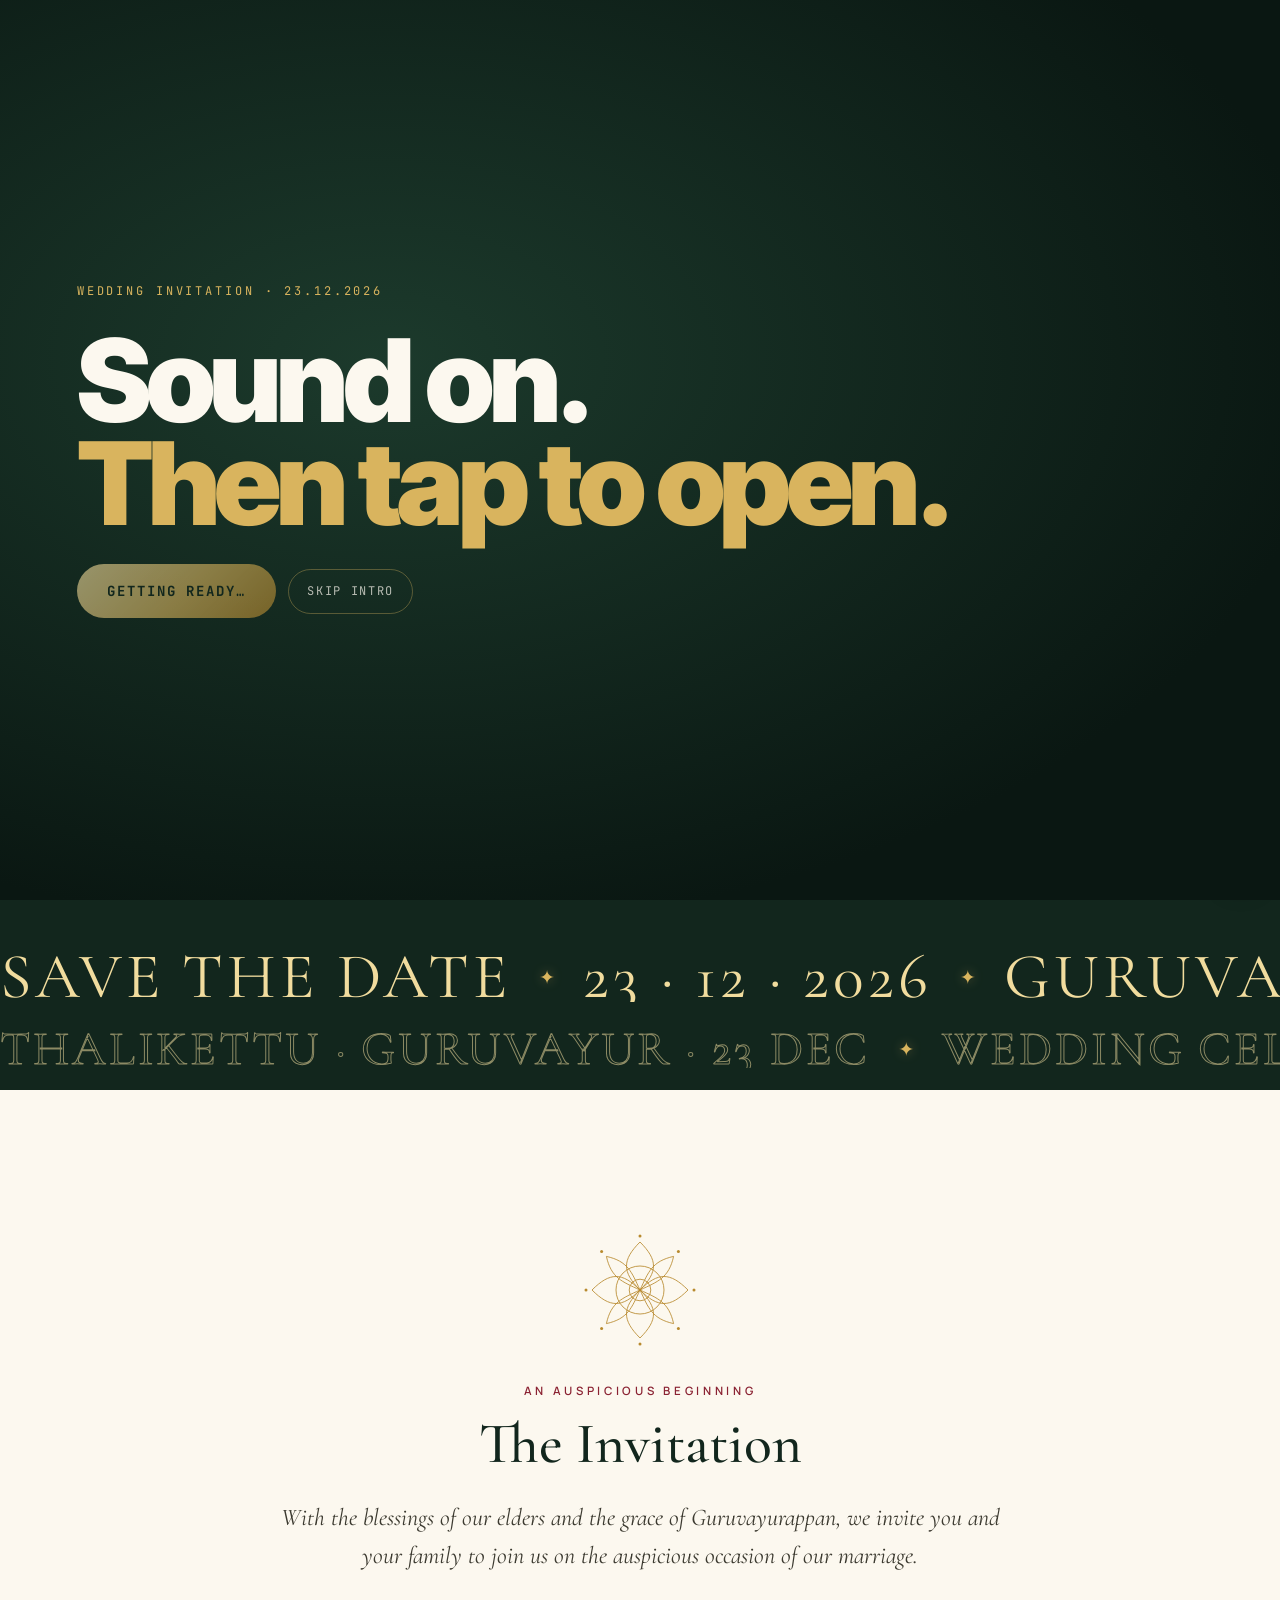
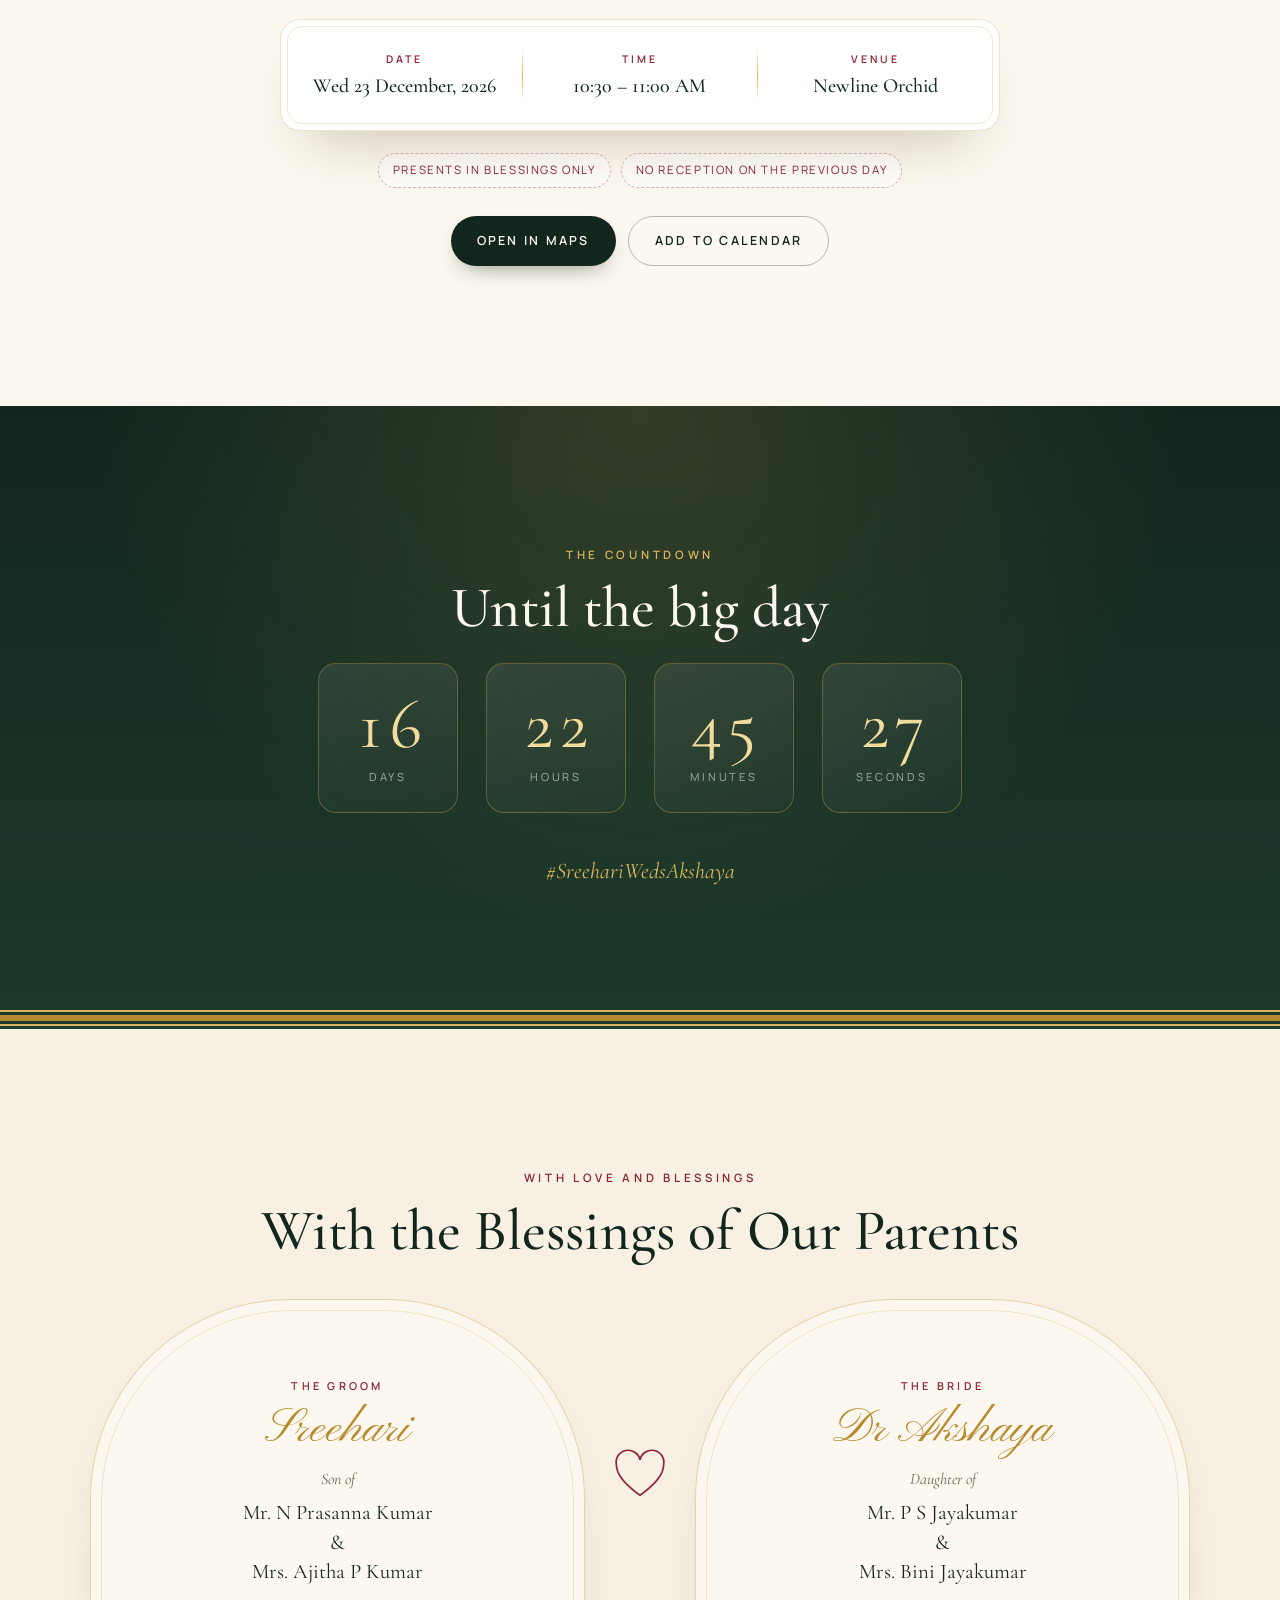
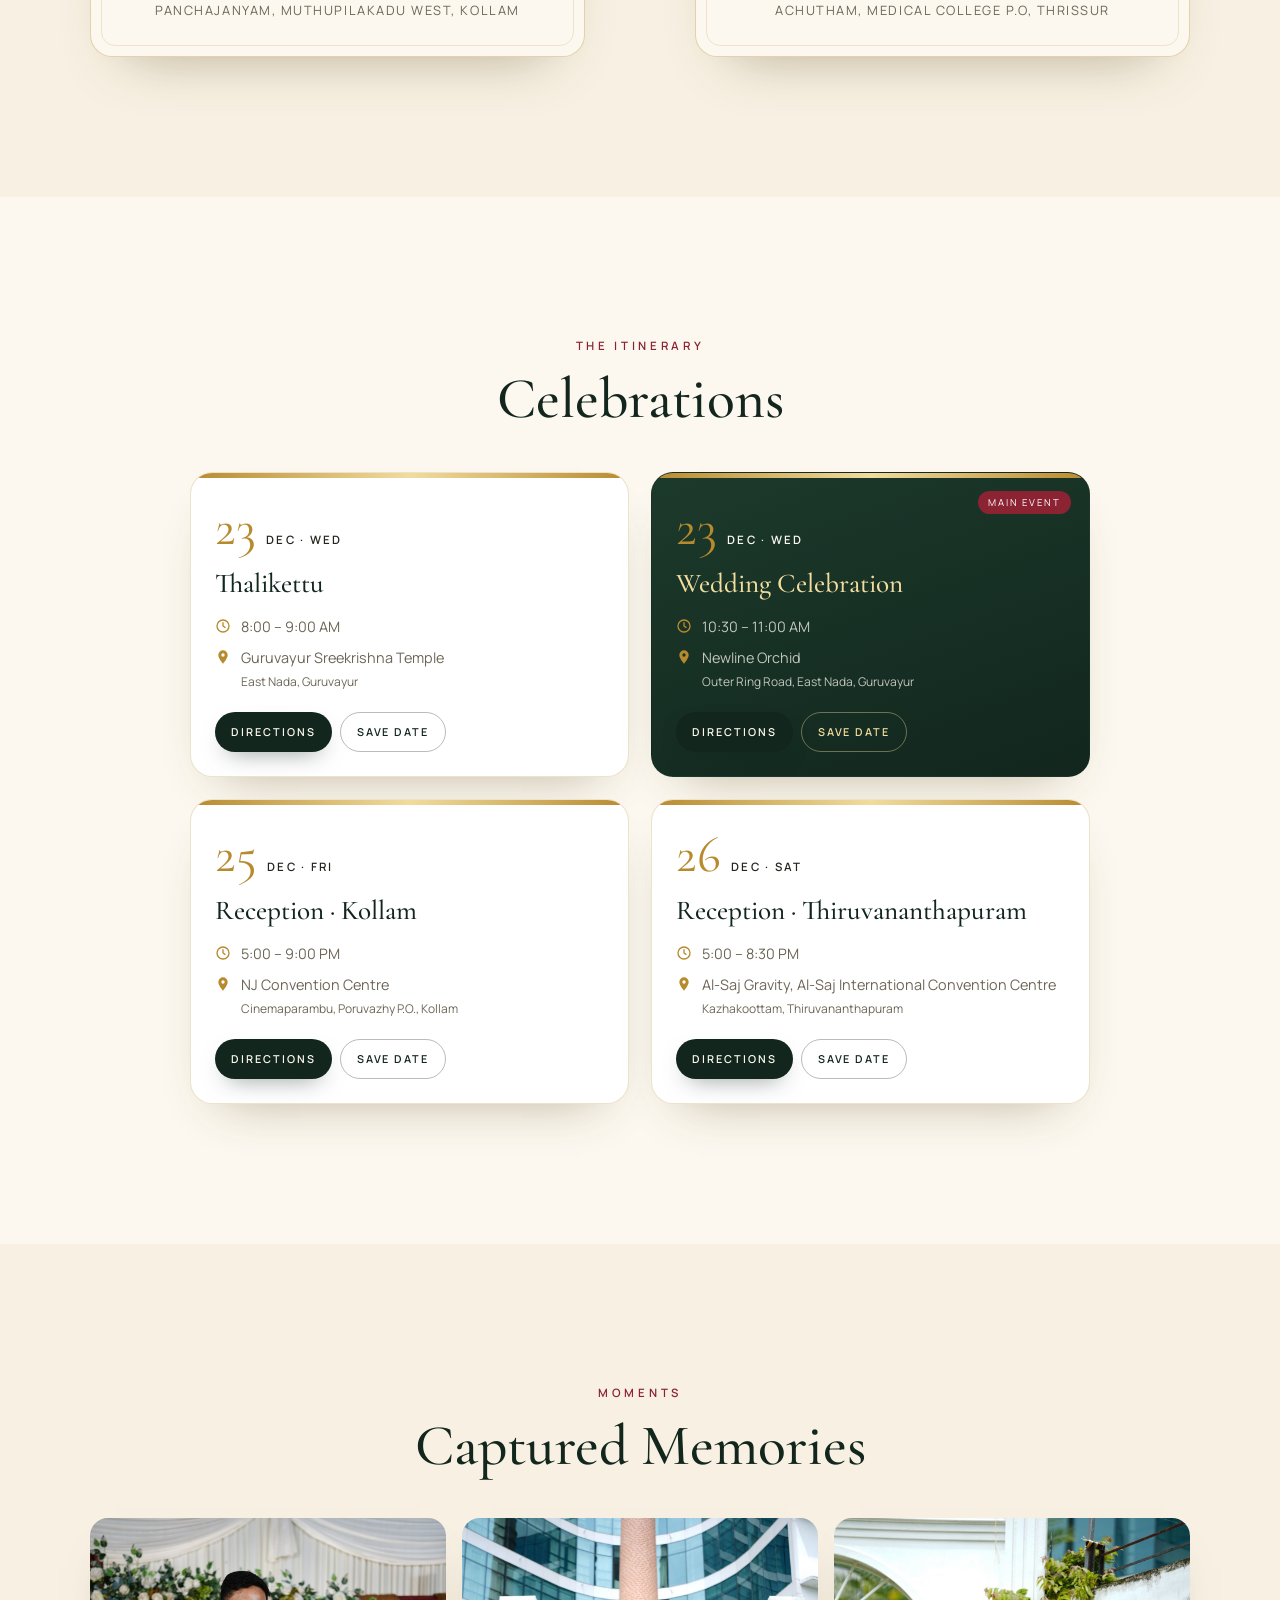
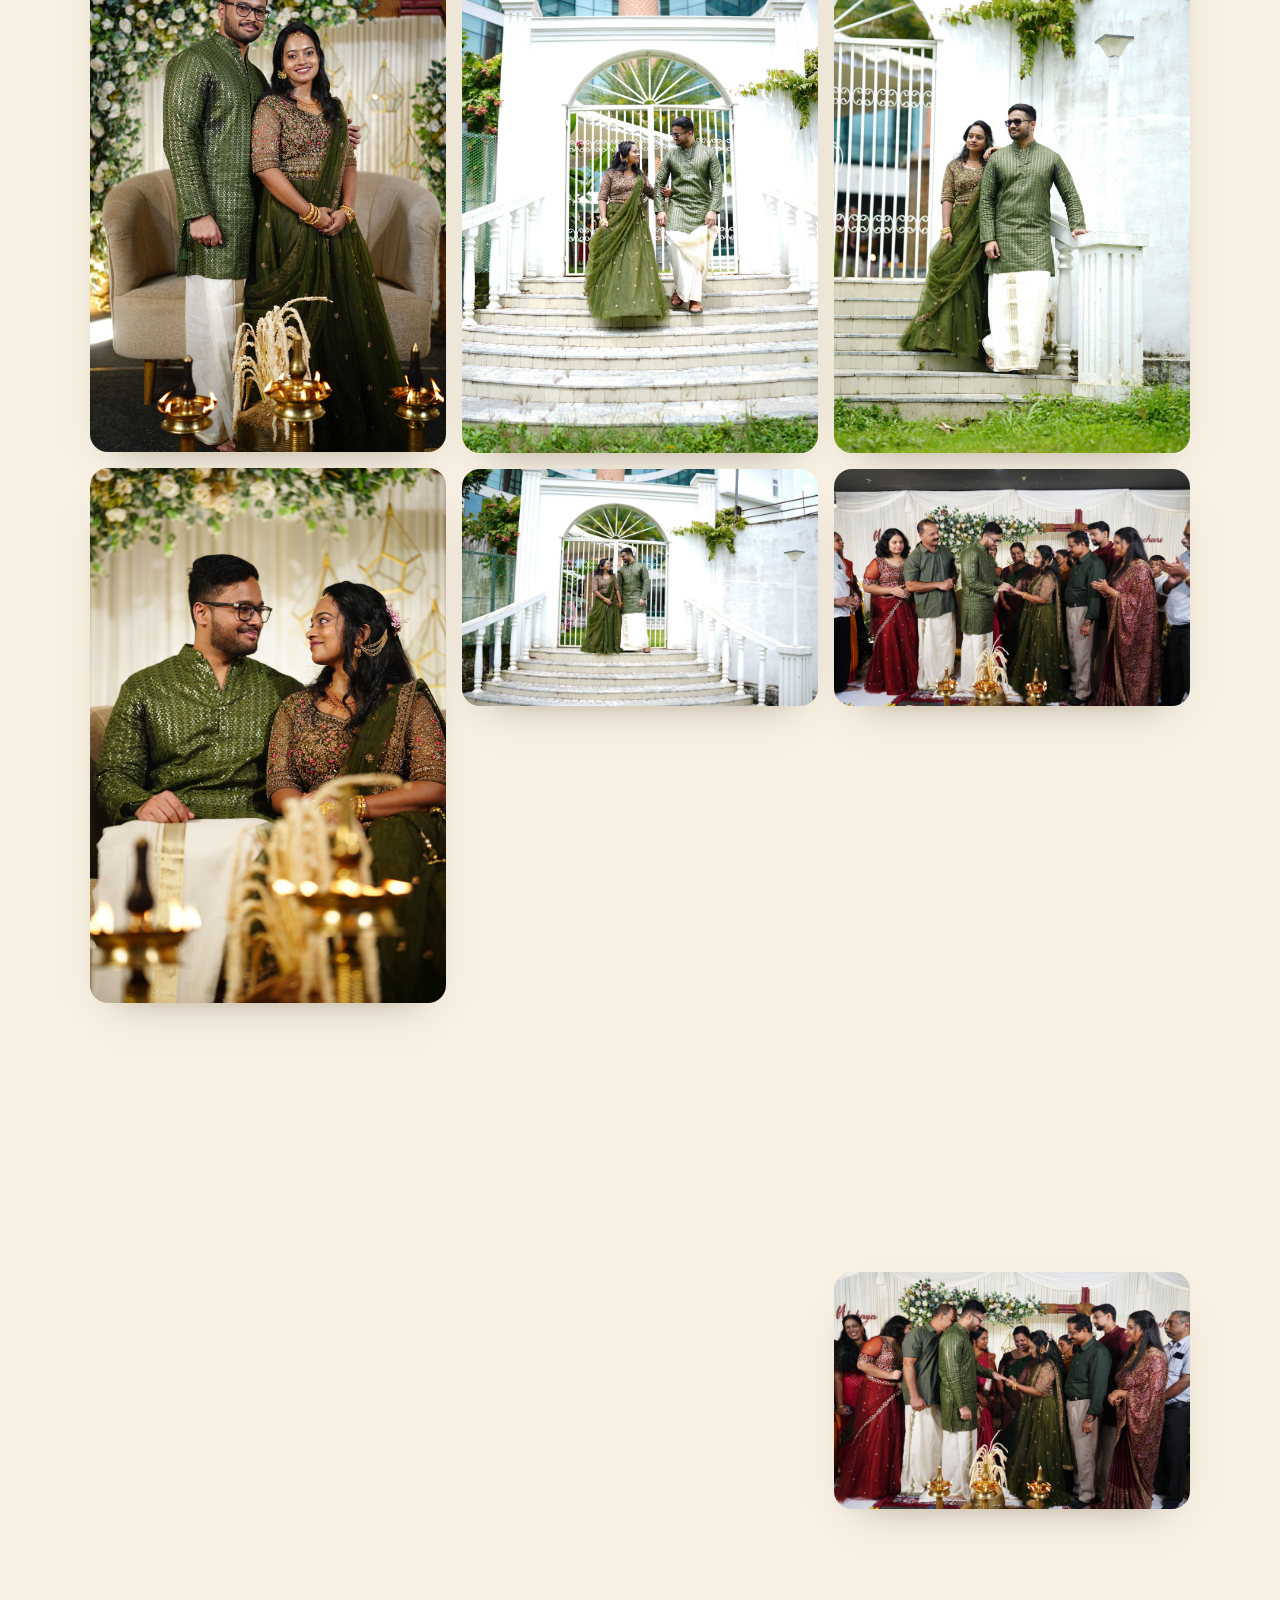
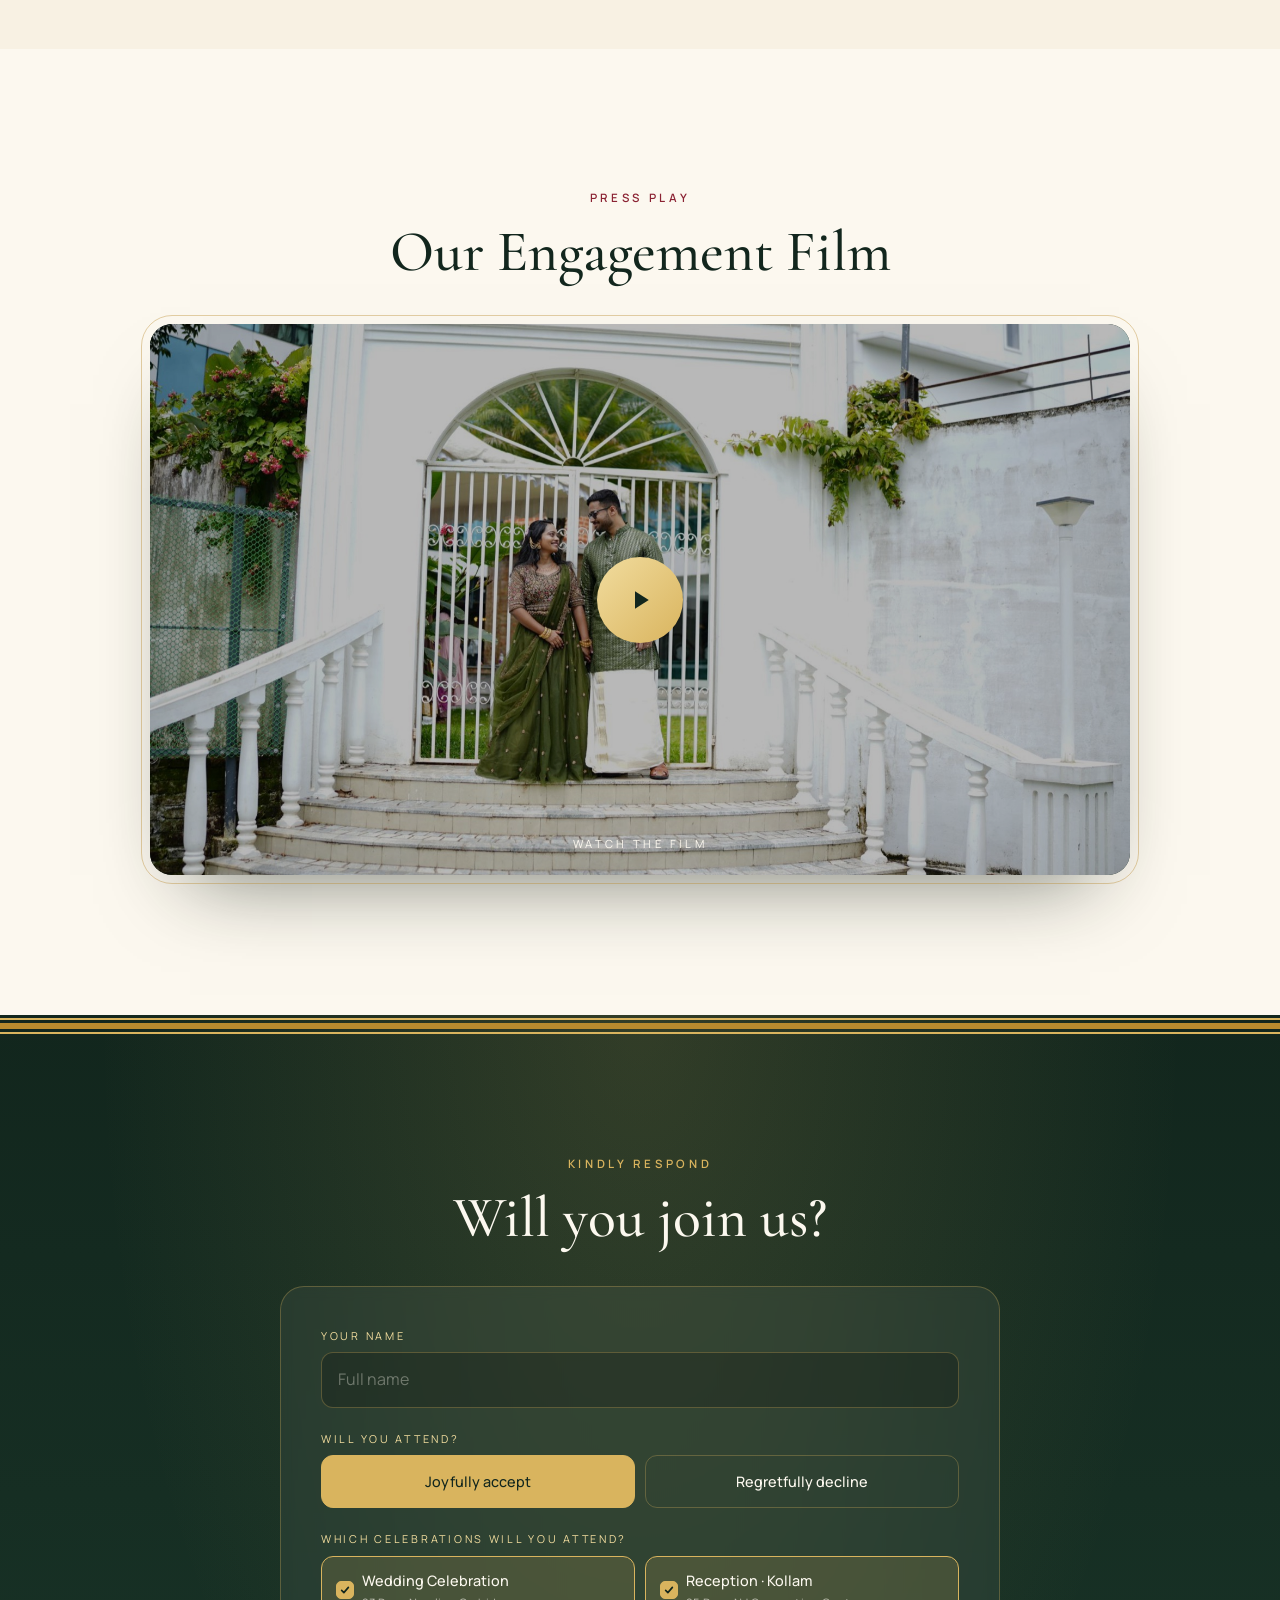
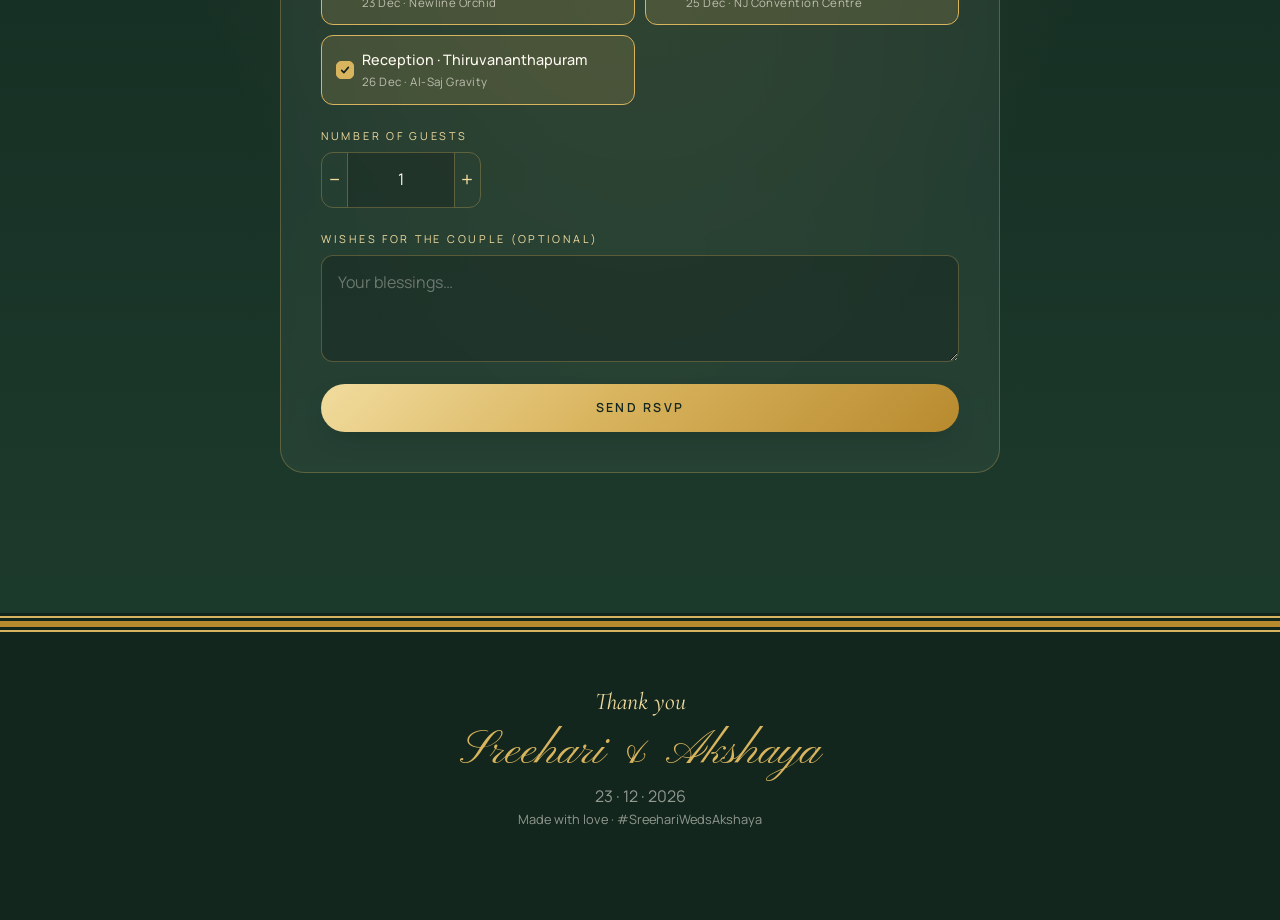
==== commit 6903cb8d: "Start the song the instant Open is tapped: pre-buffer silently, hold Open until the player is ready " ====
--- a/index.html
+++ b/index.html
@@ -15,7 +15,7 @@
   <link rel="preconnect" href="https://fonts.googleapis.com" />
   <link rel="preconnect" href="https://fonts.gstatic.com" crossorigin />
   <link href="https://fonts.googleapis.com/css2?family=Cormorant+Garamond:ital,wght@0,400;0,500;0,600;1,400;1,500&family=Pinyon+Script&family=Manrope:wght@400;500;600;700&family=Inter+Tight:wght@800;900&family=JetBrains+Mono:wght@400;700&display=swap" rel="stylesheet" />
-  <link rel="stylesheet" href="styles.css?v=31" />
+  <link rel="stylesheet" href="styles.css?v=32" />
 </head>
 <body class="locked">
   <canvas id="petals" aria-hidden="true"></canvas>
@@ -330,8 +330,8 @@
   <!-- Lightbox -->
   <div id="lightbox" hidden><button aria-label="Close">×</button><img alt="" /></div>
 
-  <script src="config.js?v=31"></script>
-  <script src="intro.js?v=31"></script>
-  <script src="script.js?v=31"></script>
+  <script src="config.js?v=32"></script>
+  <script src="intro.js?v=32"></script>
+  <script src="script.js?v=32"></script>
 </body>
 </html>
--- a/styles.css
+++ b/styles.css
@@ -733,3 +733,6 @@
   }
   #iPhoto.show { transform: translateX(-50%) rotate(var(--tilt, -3deg)); }
 }
+
+/* Open button while the music player loads */
+#gate .go.loading { opacity: .6; animation: none; cursor: progress; }
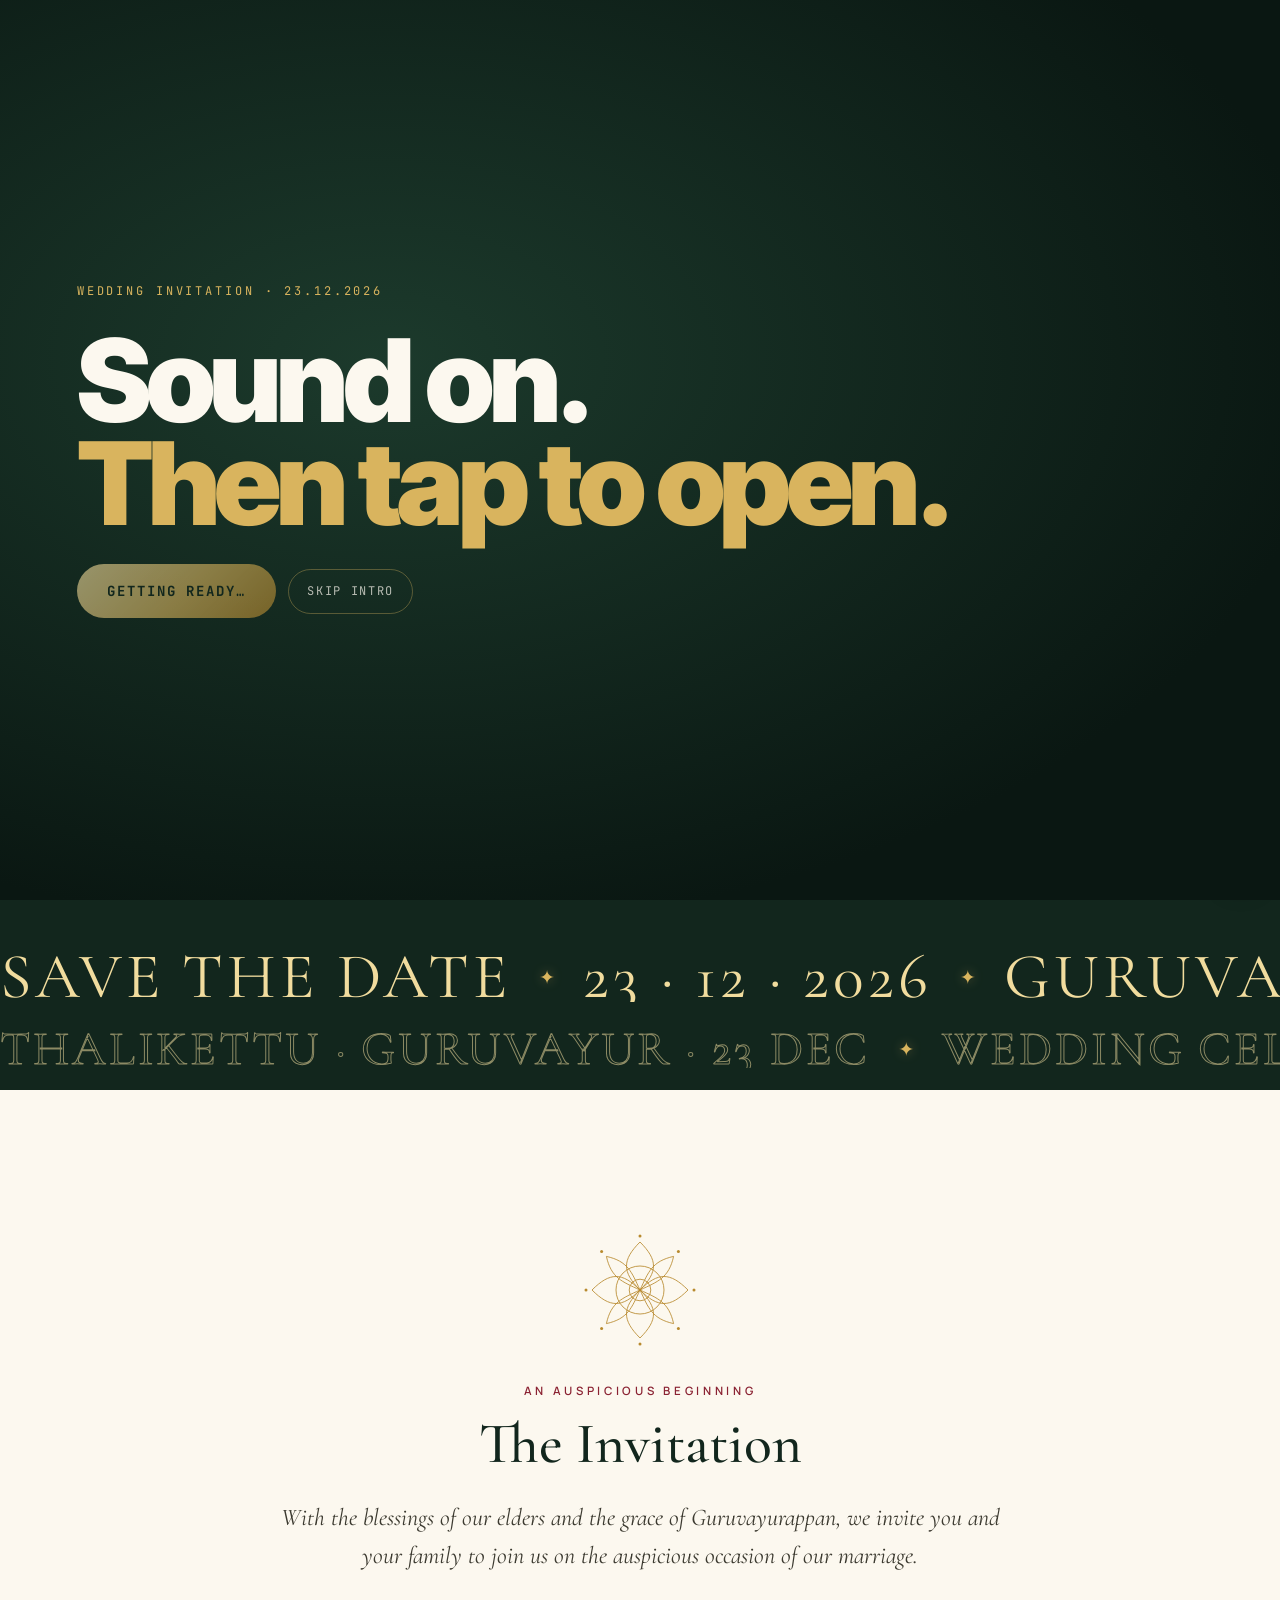
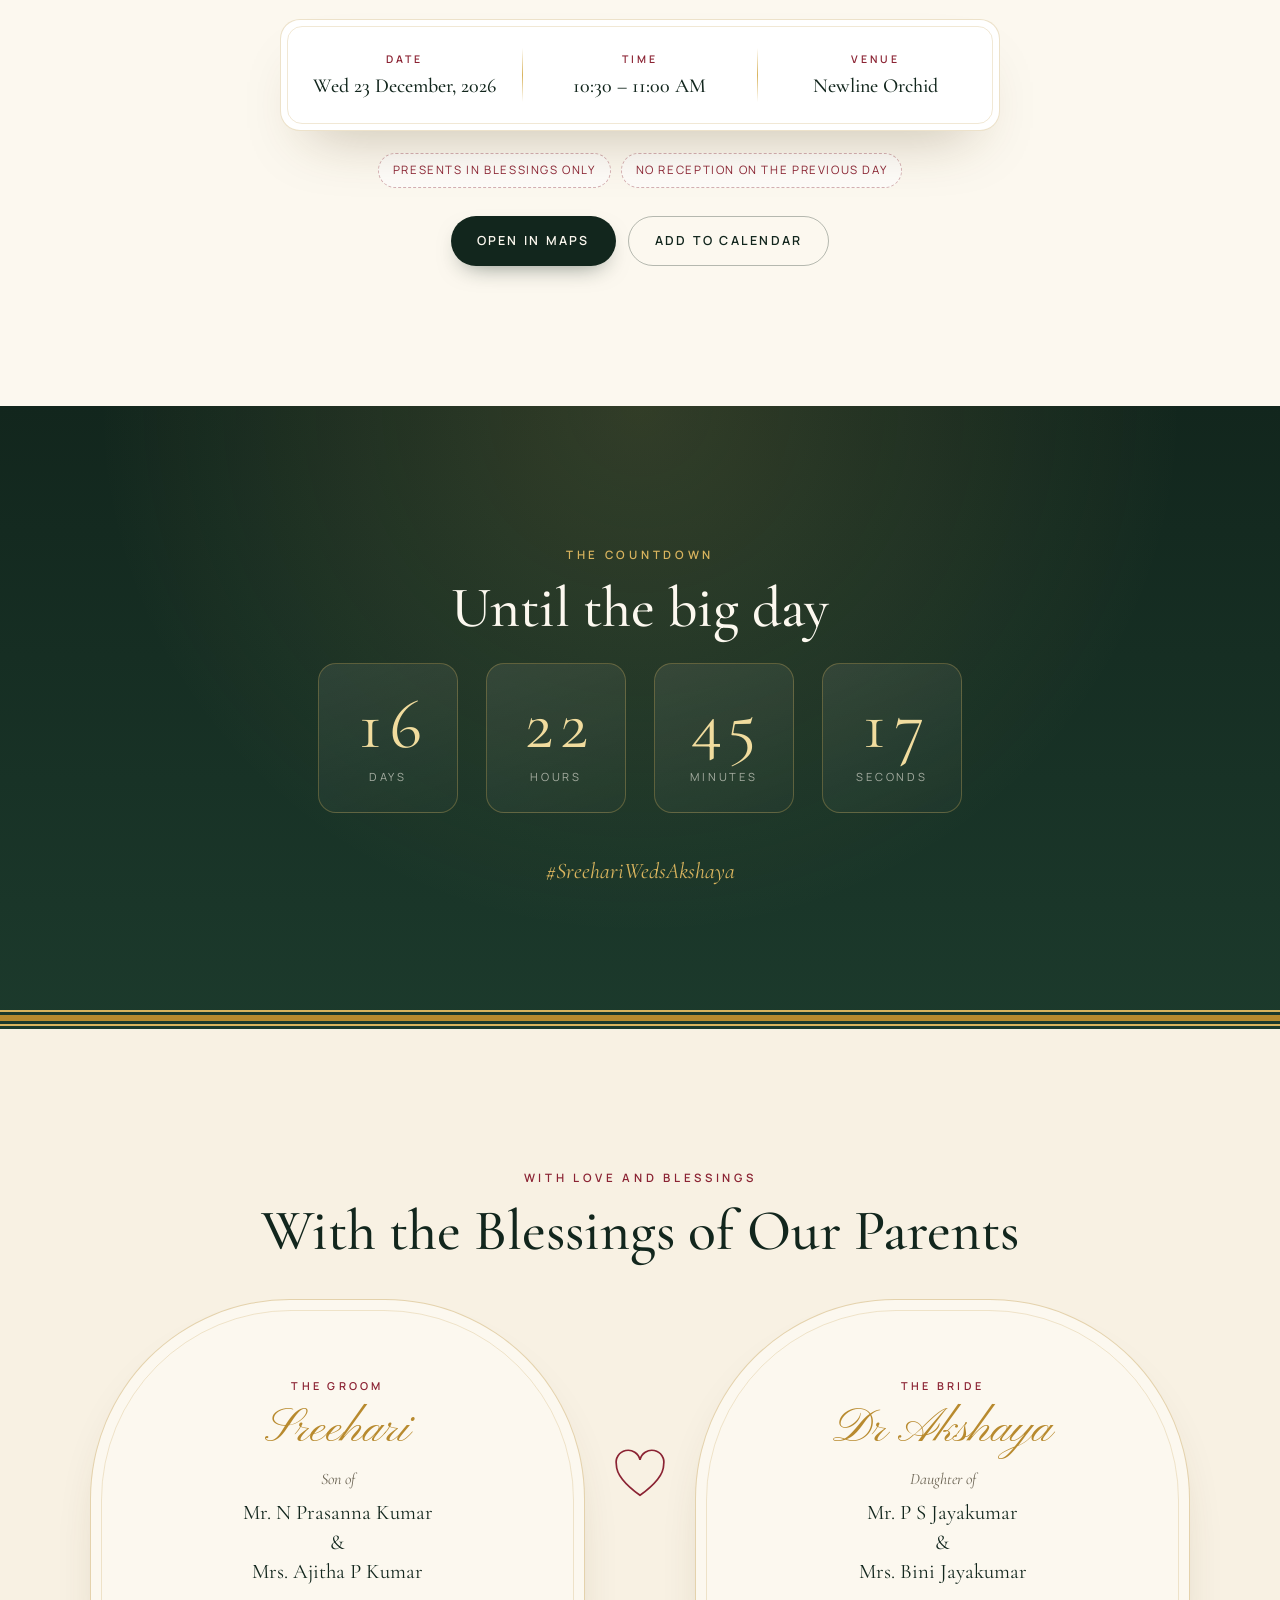
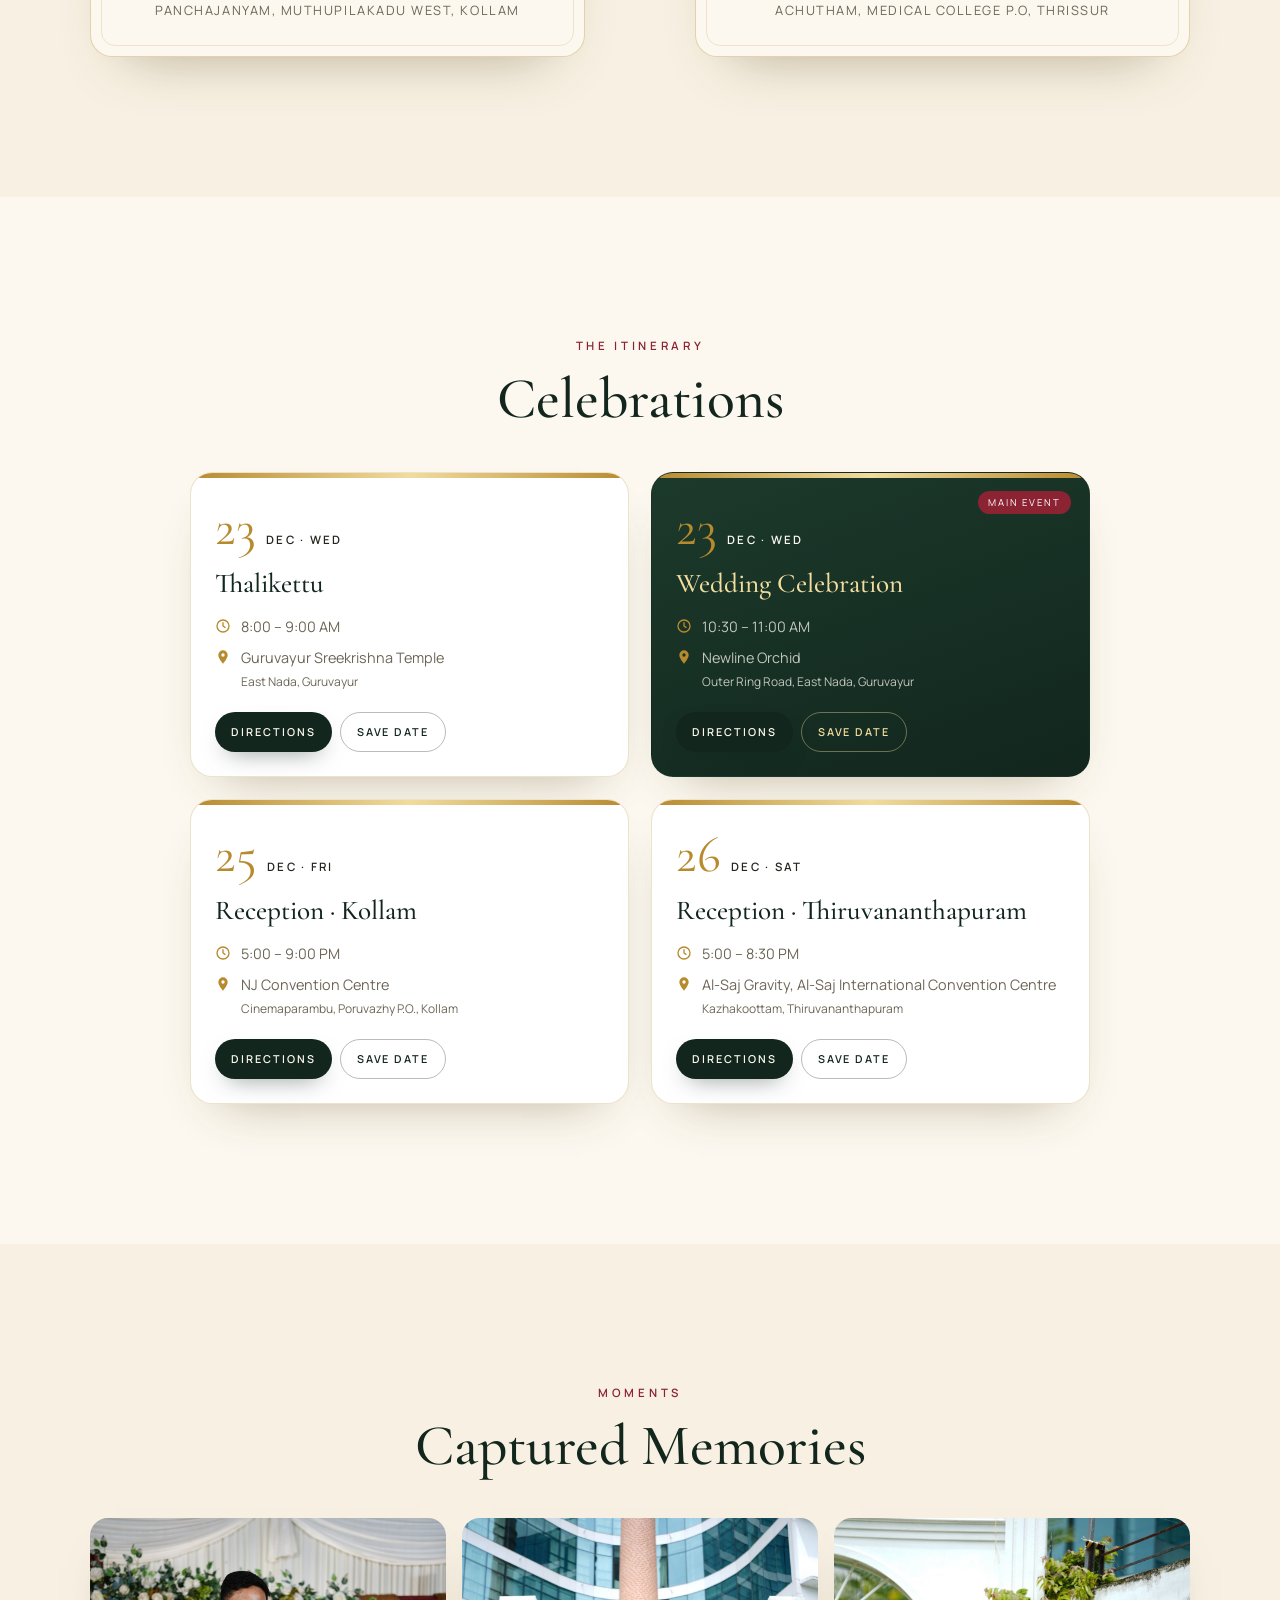
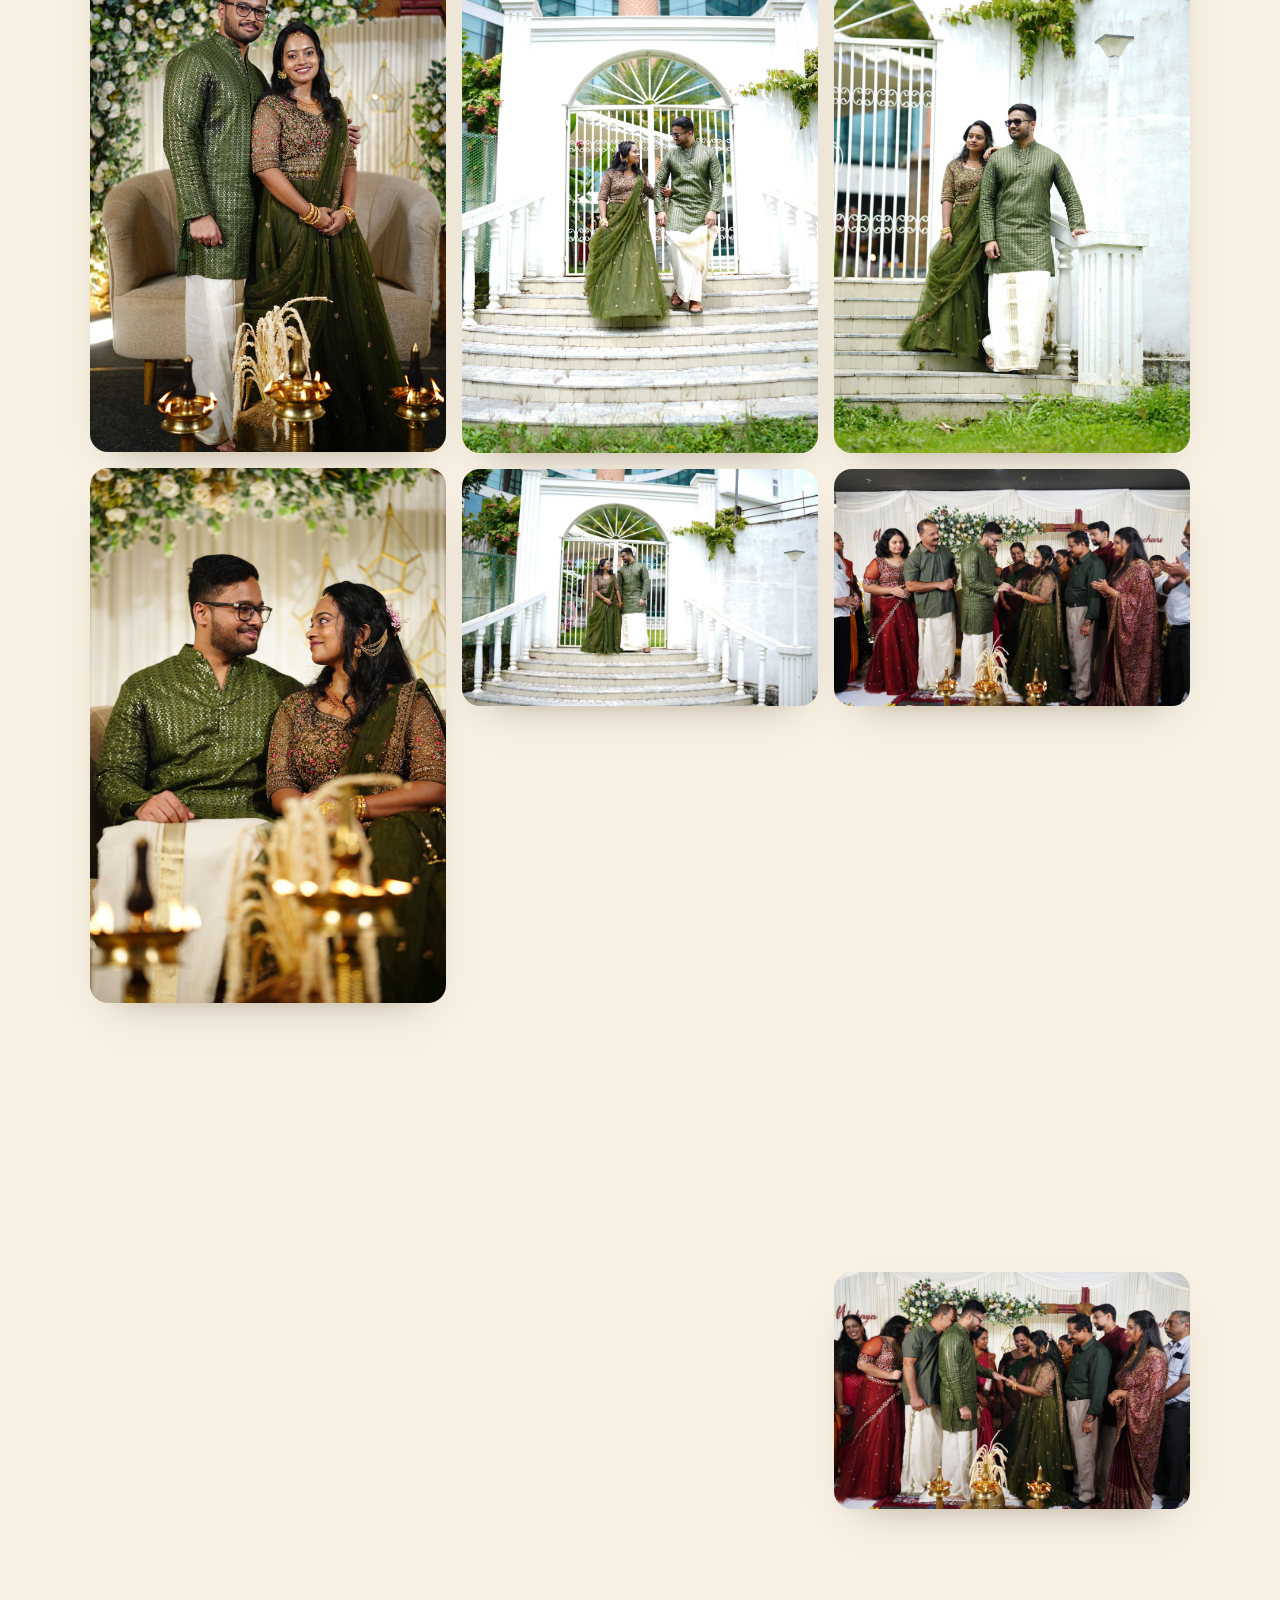
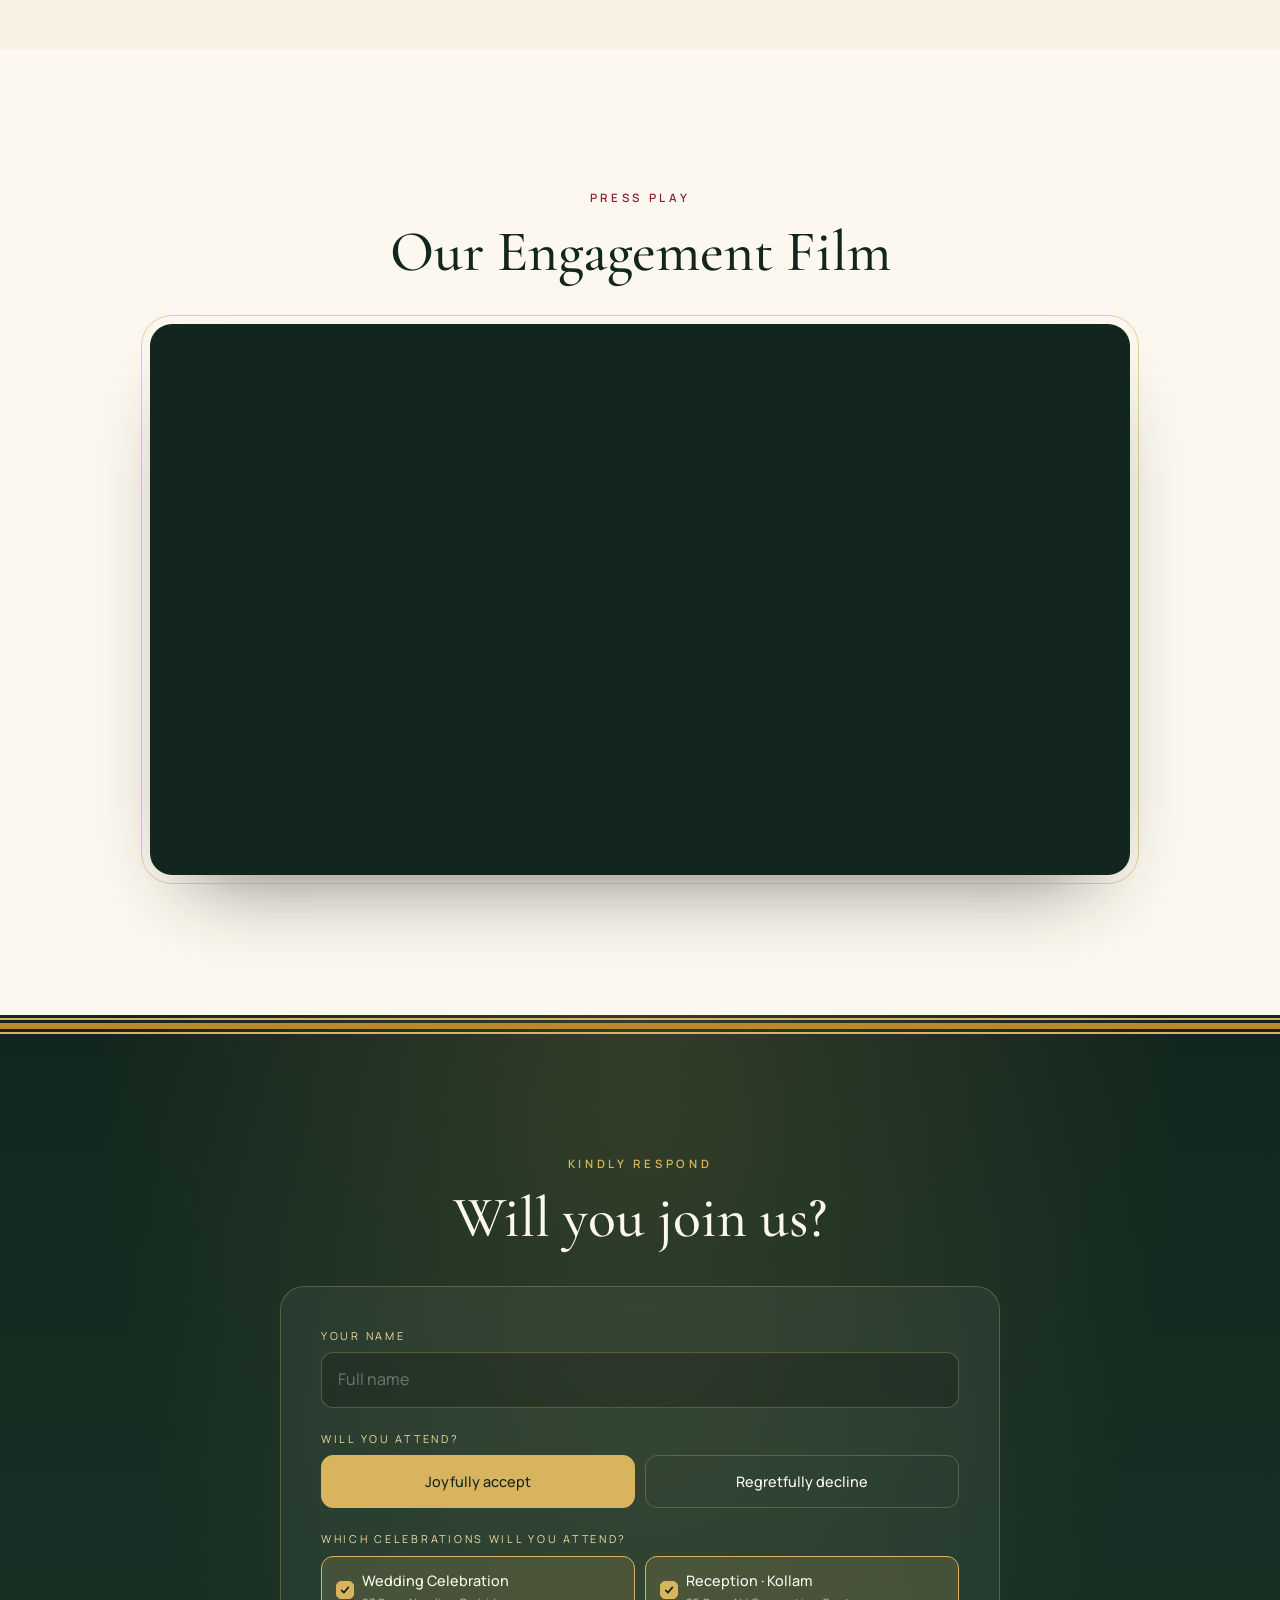
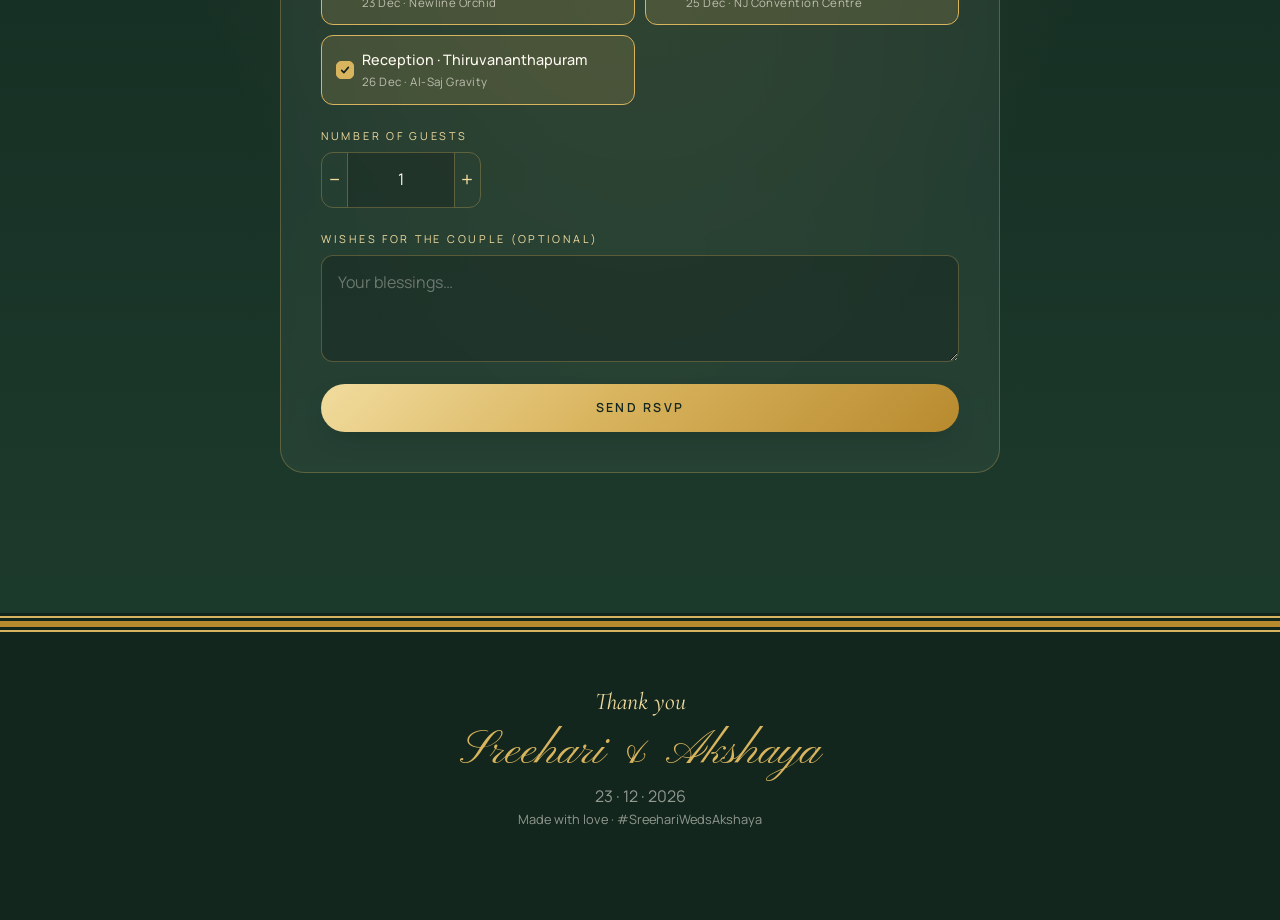
==== commit fe7ad89a: "Film: show the Drive player directly; pause the song when the film is tapped Co-Authored-By: Claude " ====
--- a/index.html
+++ b/index.html
@@ -15,7 +15,7 @@
   <link rel="preconnect" href="https://fonts.googleapis.com" />
   <link rel="preconnect" href="https://fonts.gstatic.com" crossorigin />
   <link href="https://fonts.googleapis.com/css2?family=Cormorant+Garamond:ital,wght@0,400;0,500;0,600;1,400;1,500&family=Pinyon+Script&family=Manrope:wght@400;500;600;700&family=Inter+Tight:wght@800;900&family=JetBrains+Mono:wght@400;700&display=swap" rel="stylesheet" />
-  <link rel="stylesheet" href="styles.css?v=32" />
+  <link rel="stylesheet" href="styles.css?v=34" />
 </head>
 <body class="locked">
   <canvas id="petals" aria-hidden="true"></canvas>
@@ -266,13 +266,7 @@
           <p class="eyebrow reveal">Press play</p>
           <h3 class="section-title reveal" id="filmTitle">Our Engagement Film</h3>
         </div>
-        <div class="film reveal" id="film-frame">
-          <button class="film-poster" id="filmPlay" aria-label="Play the engagement film">
-            <img id="filmPoster" alt="" loading="lazy" />
-            <span class="film-play"><svg viewBox="0 0 24 24" width="30" height="30"><path fill="currentColor" d="M8 5v14l11-7z"/></svg></span>
-            <span class="film-cap">Watch the film</span>
-          </button>
-        </div>
+        <div class="film reveal" id="film-frame"></div>
       </div>
     </section>
 
@@ -330,8 +324,8 @@
   <!-- Lightbox -->
   <div id="lightbox" hidden><button aria-label="Close">×</button><img alt="" /></div>
 
-  <script src="config.js?v=32"></script>
-  <script src="intro.js?v=32"></script>
-  <script src="script.js?v=32"></script>
+  <script src="config.js?v=34"></script>
+  <script src="intro.js?v=34"></script>
+  <script src="script.js?v=34"></script>
 </body>
 </html>
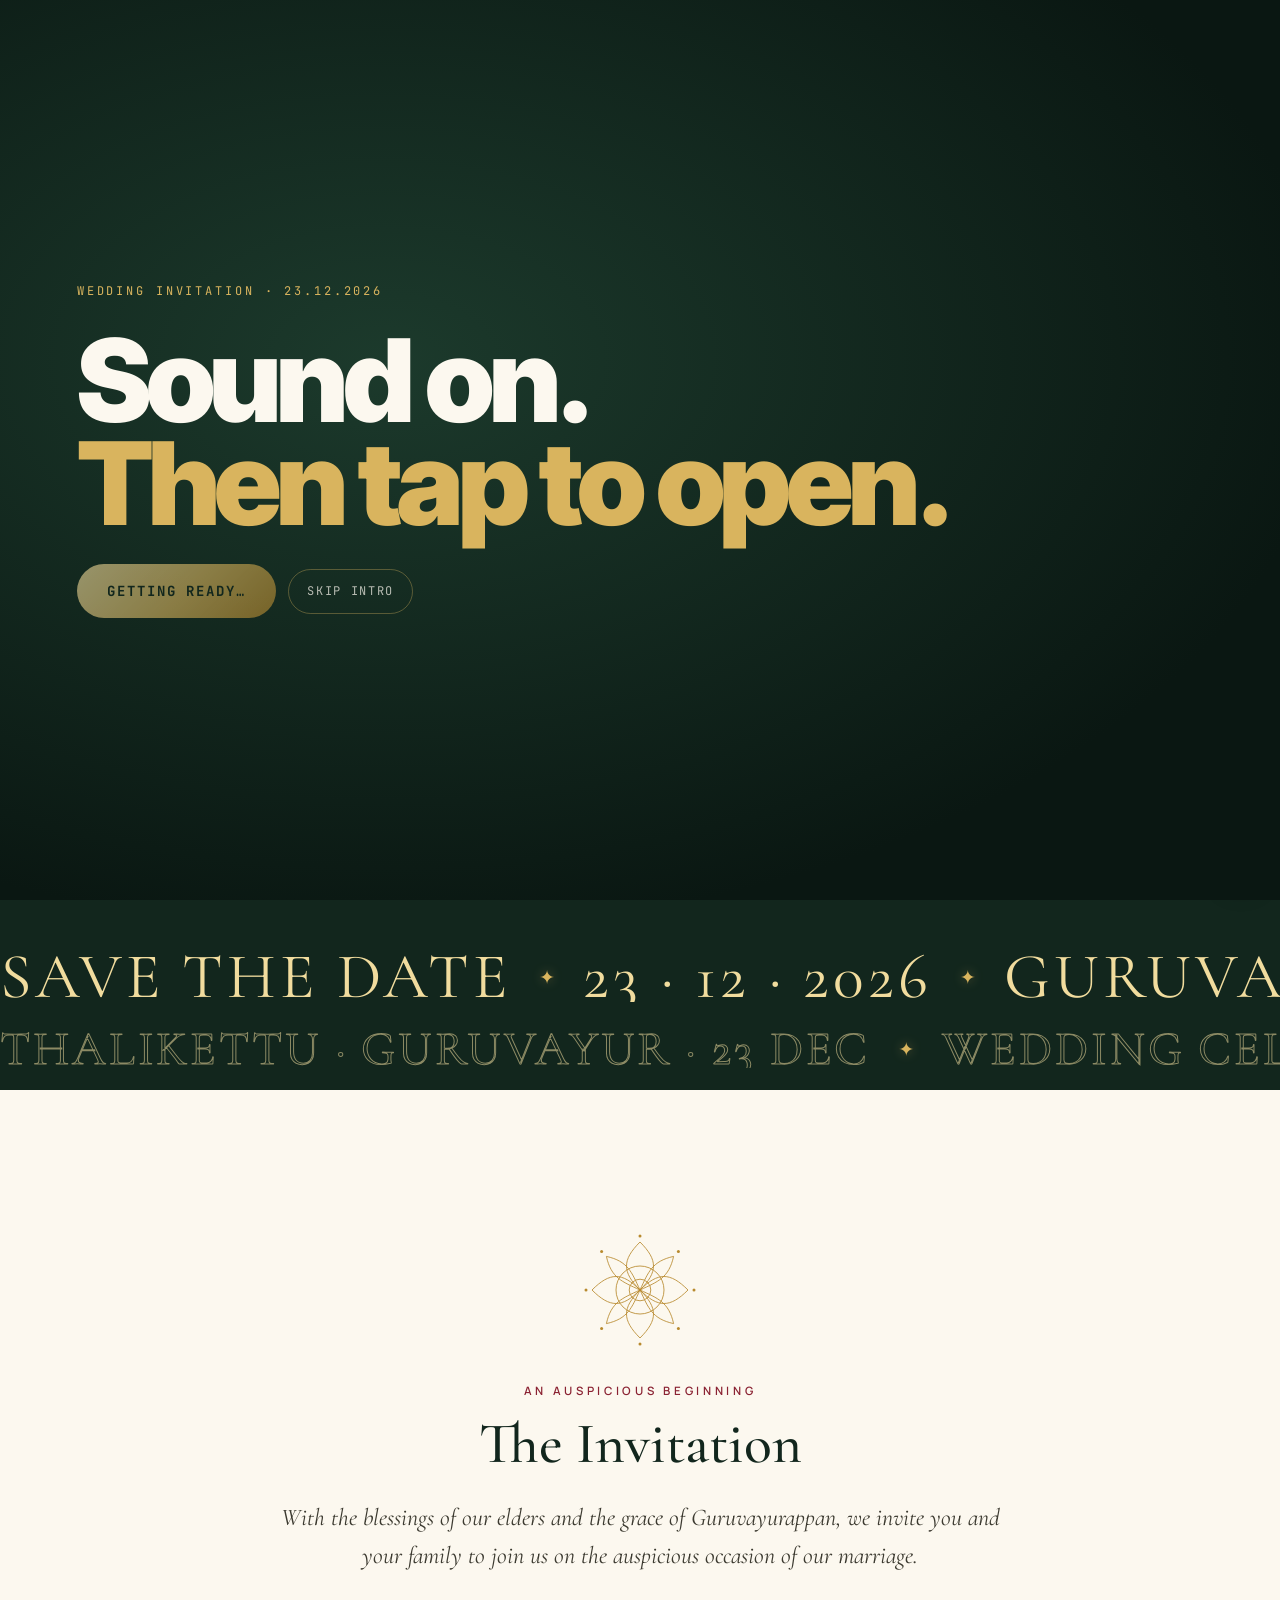
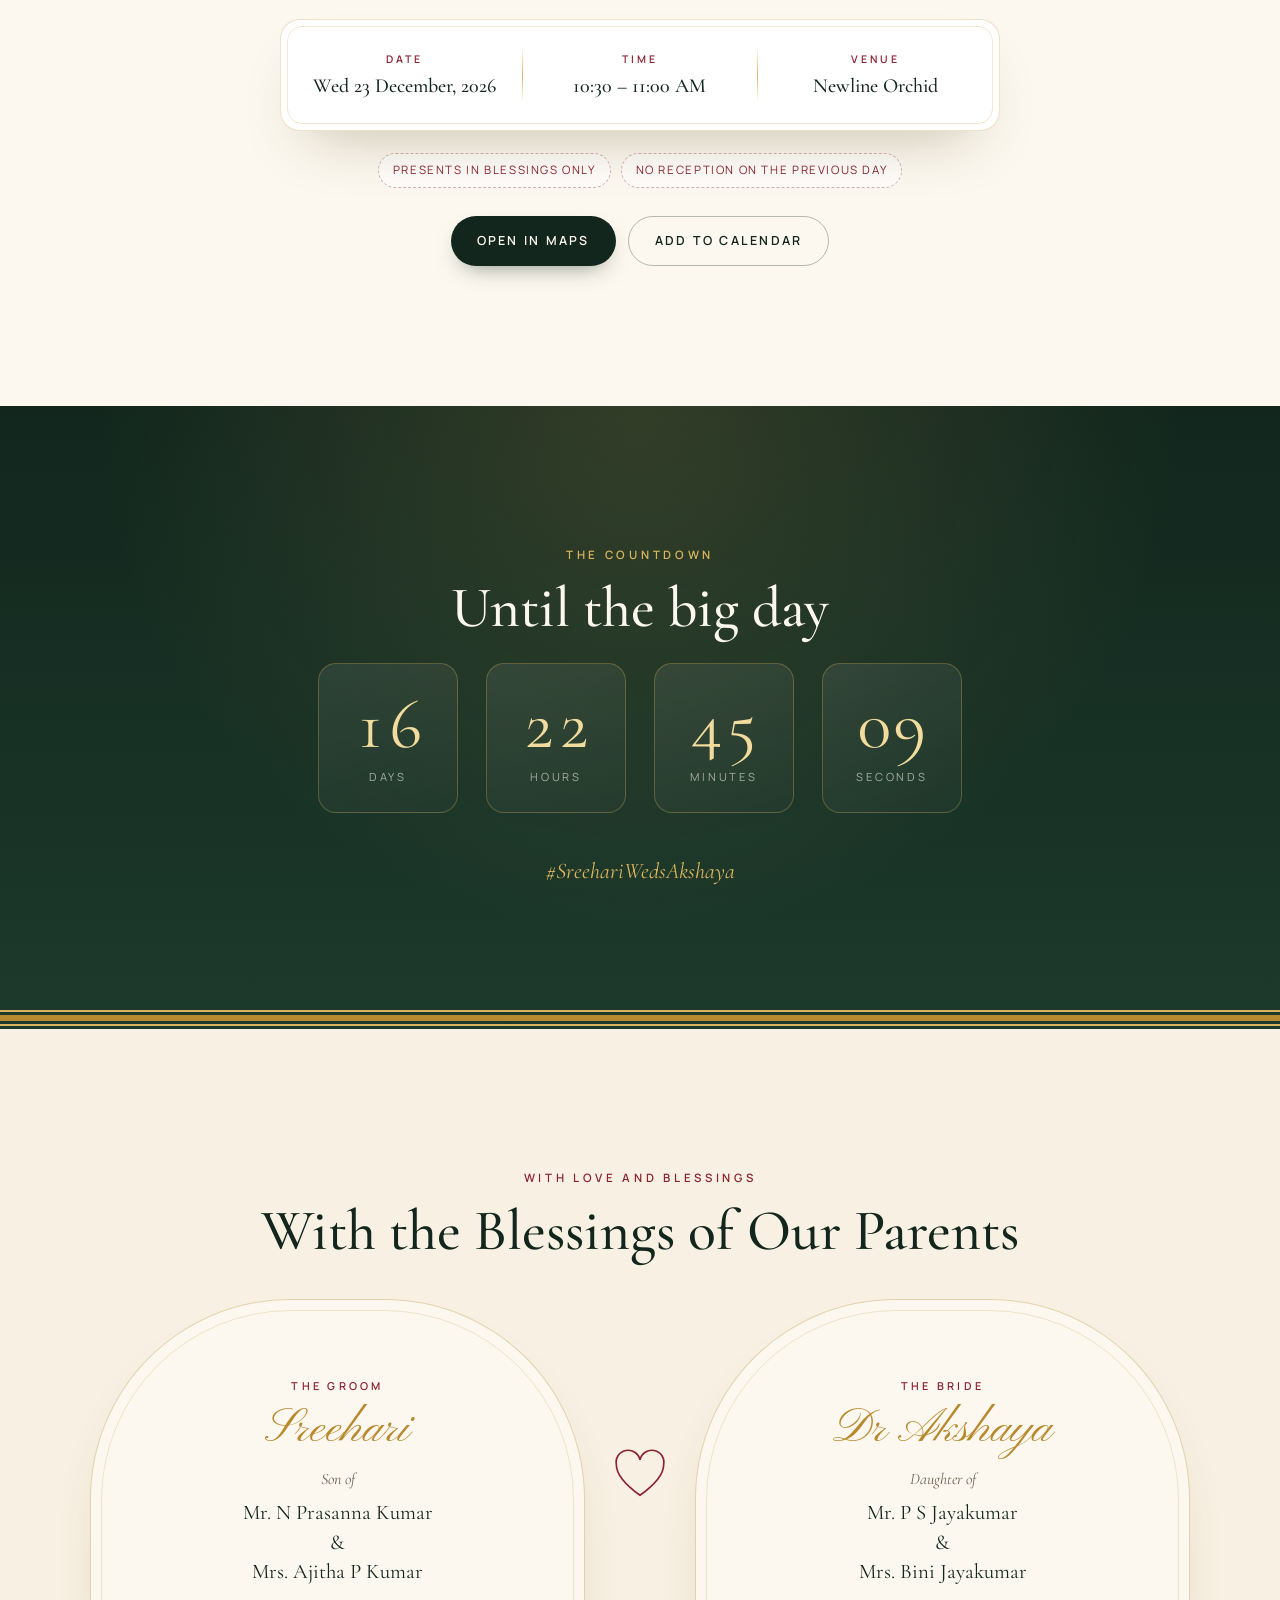
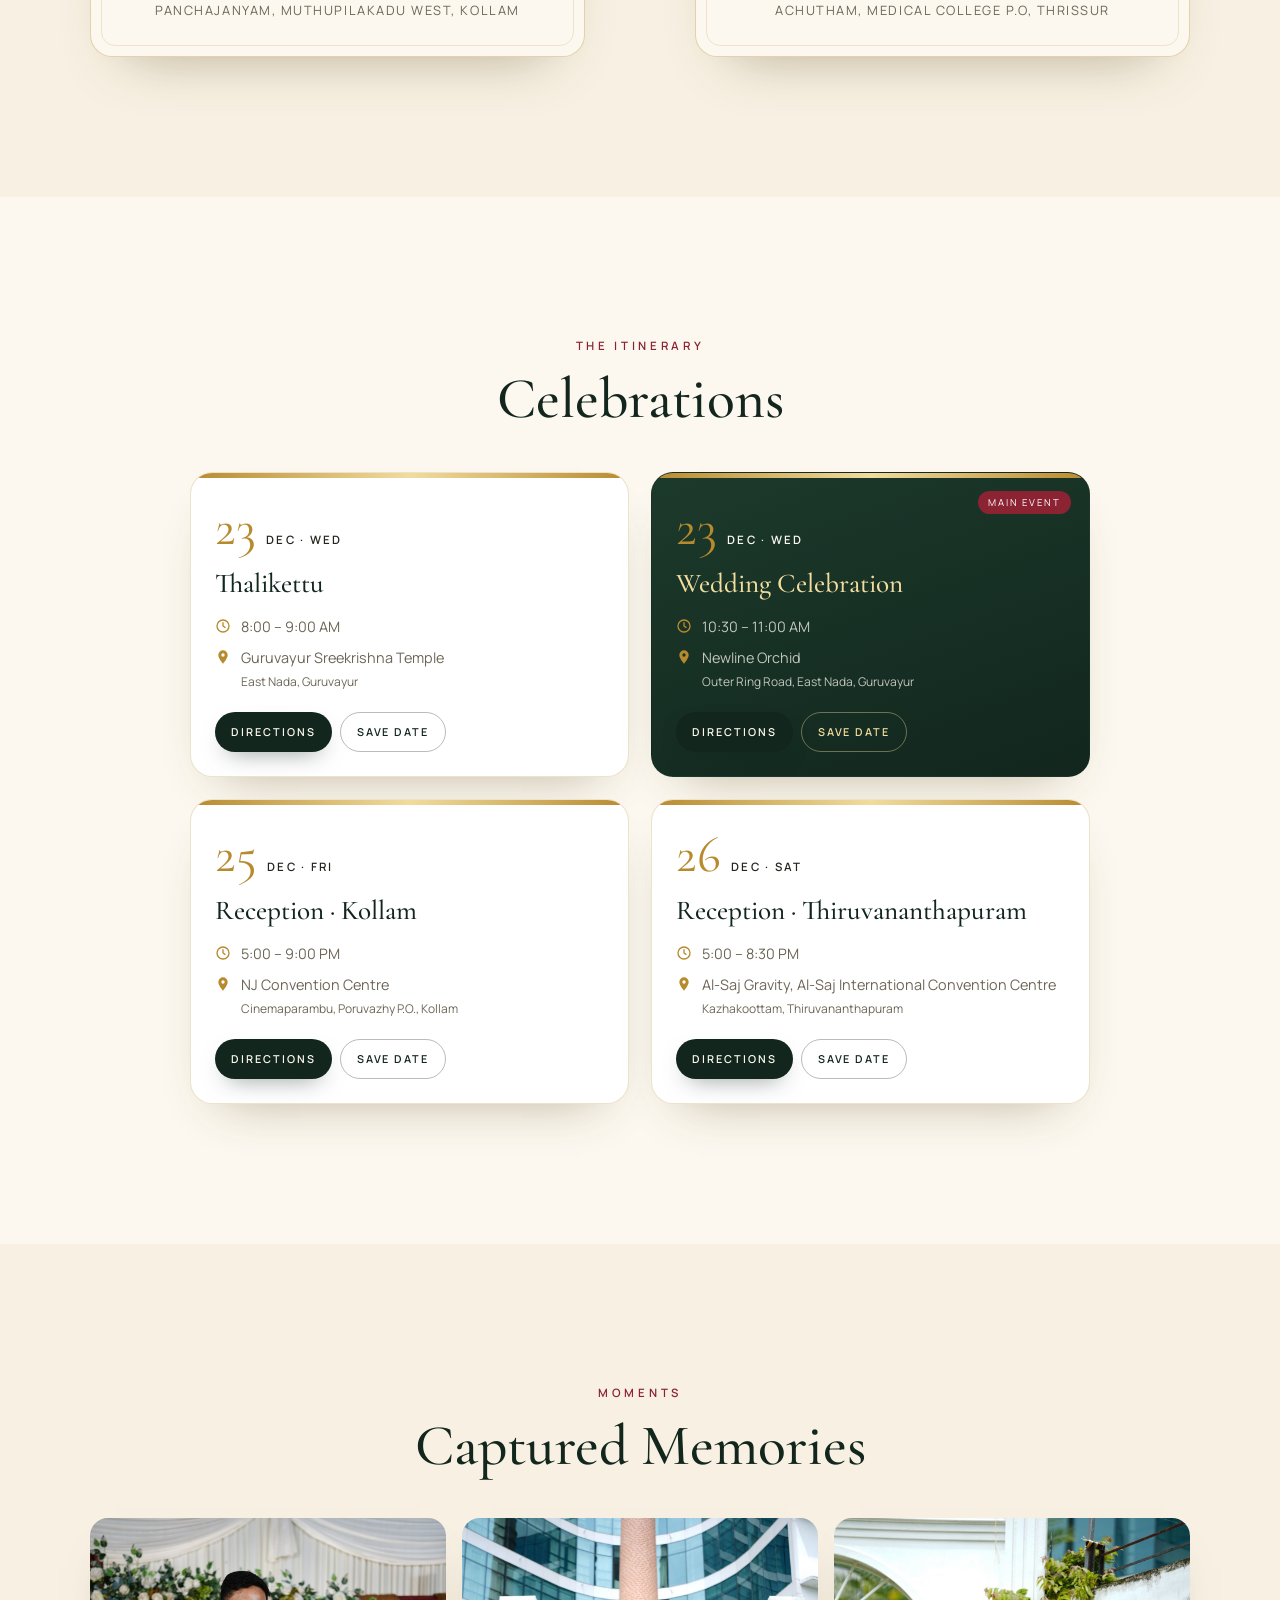
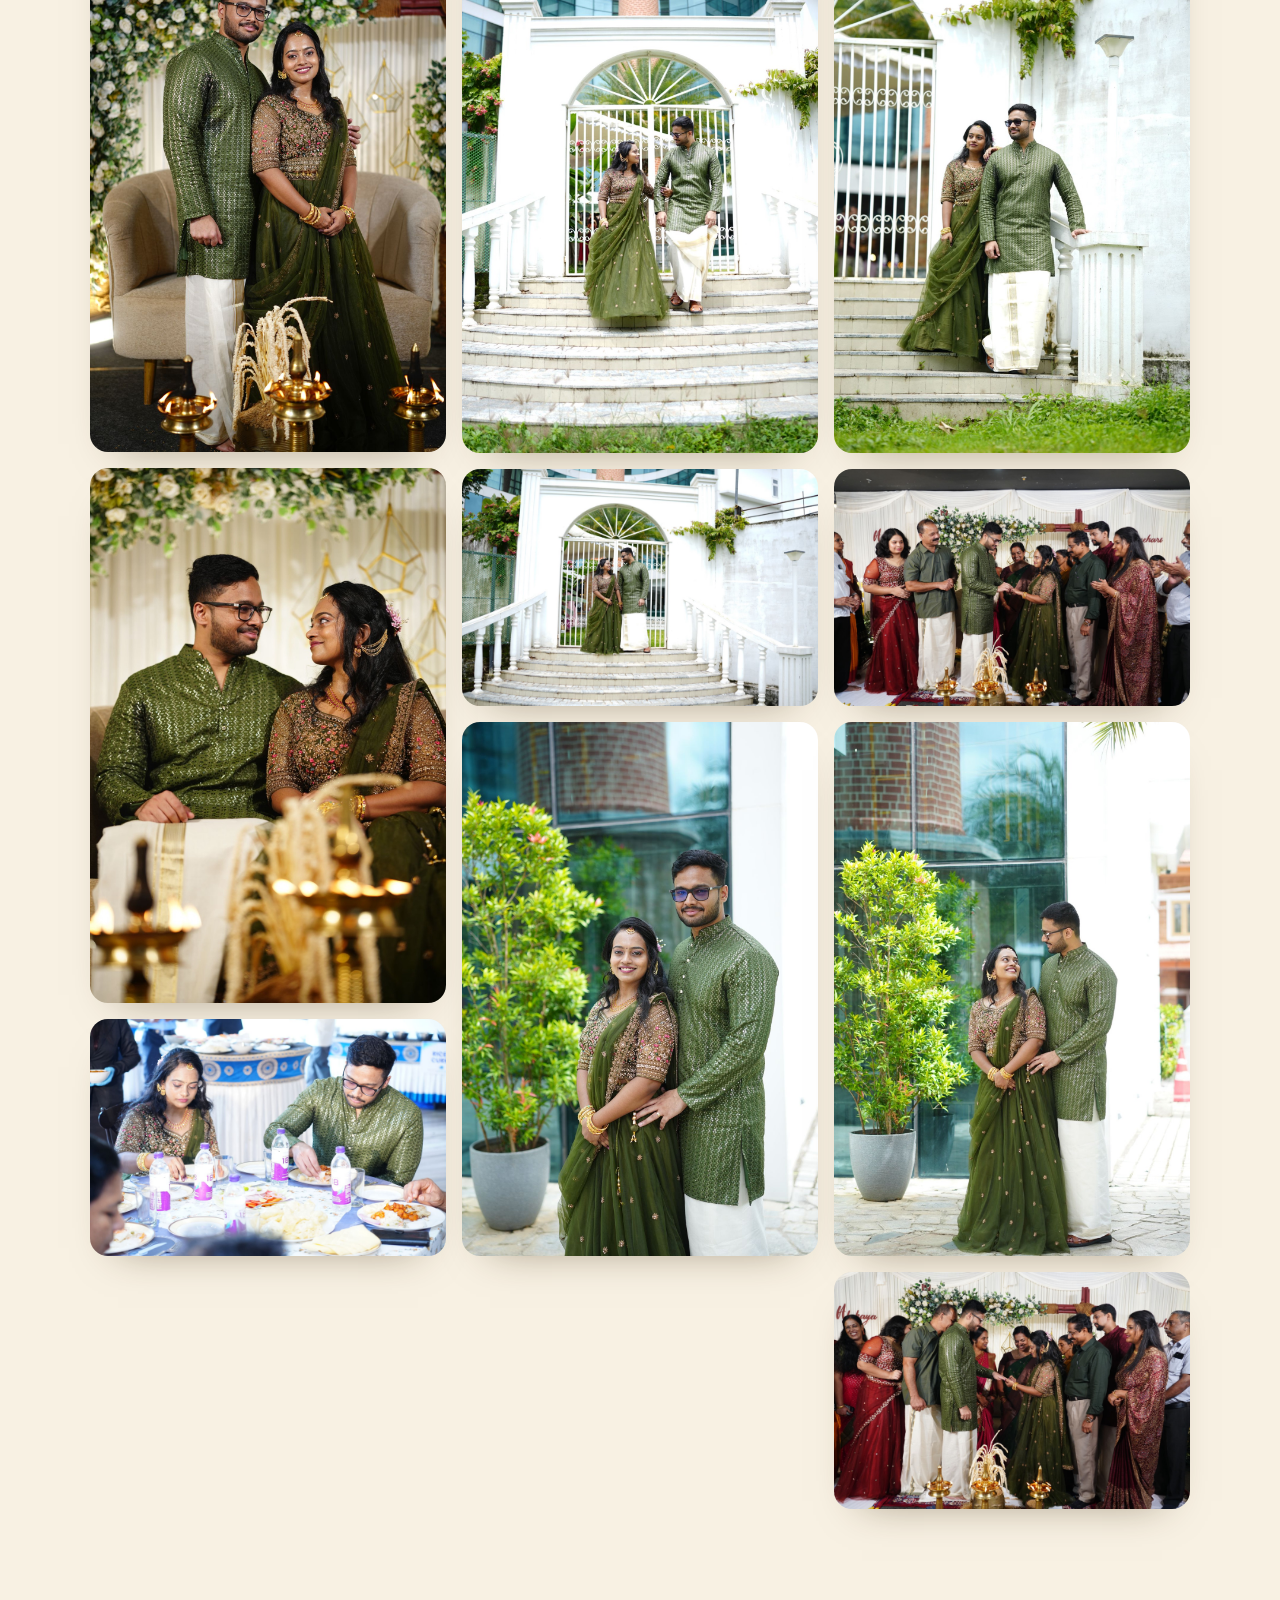
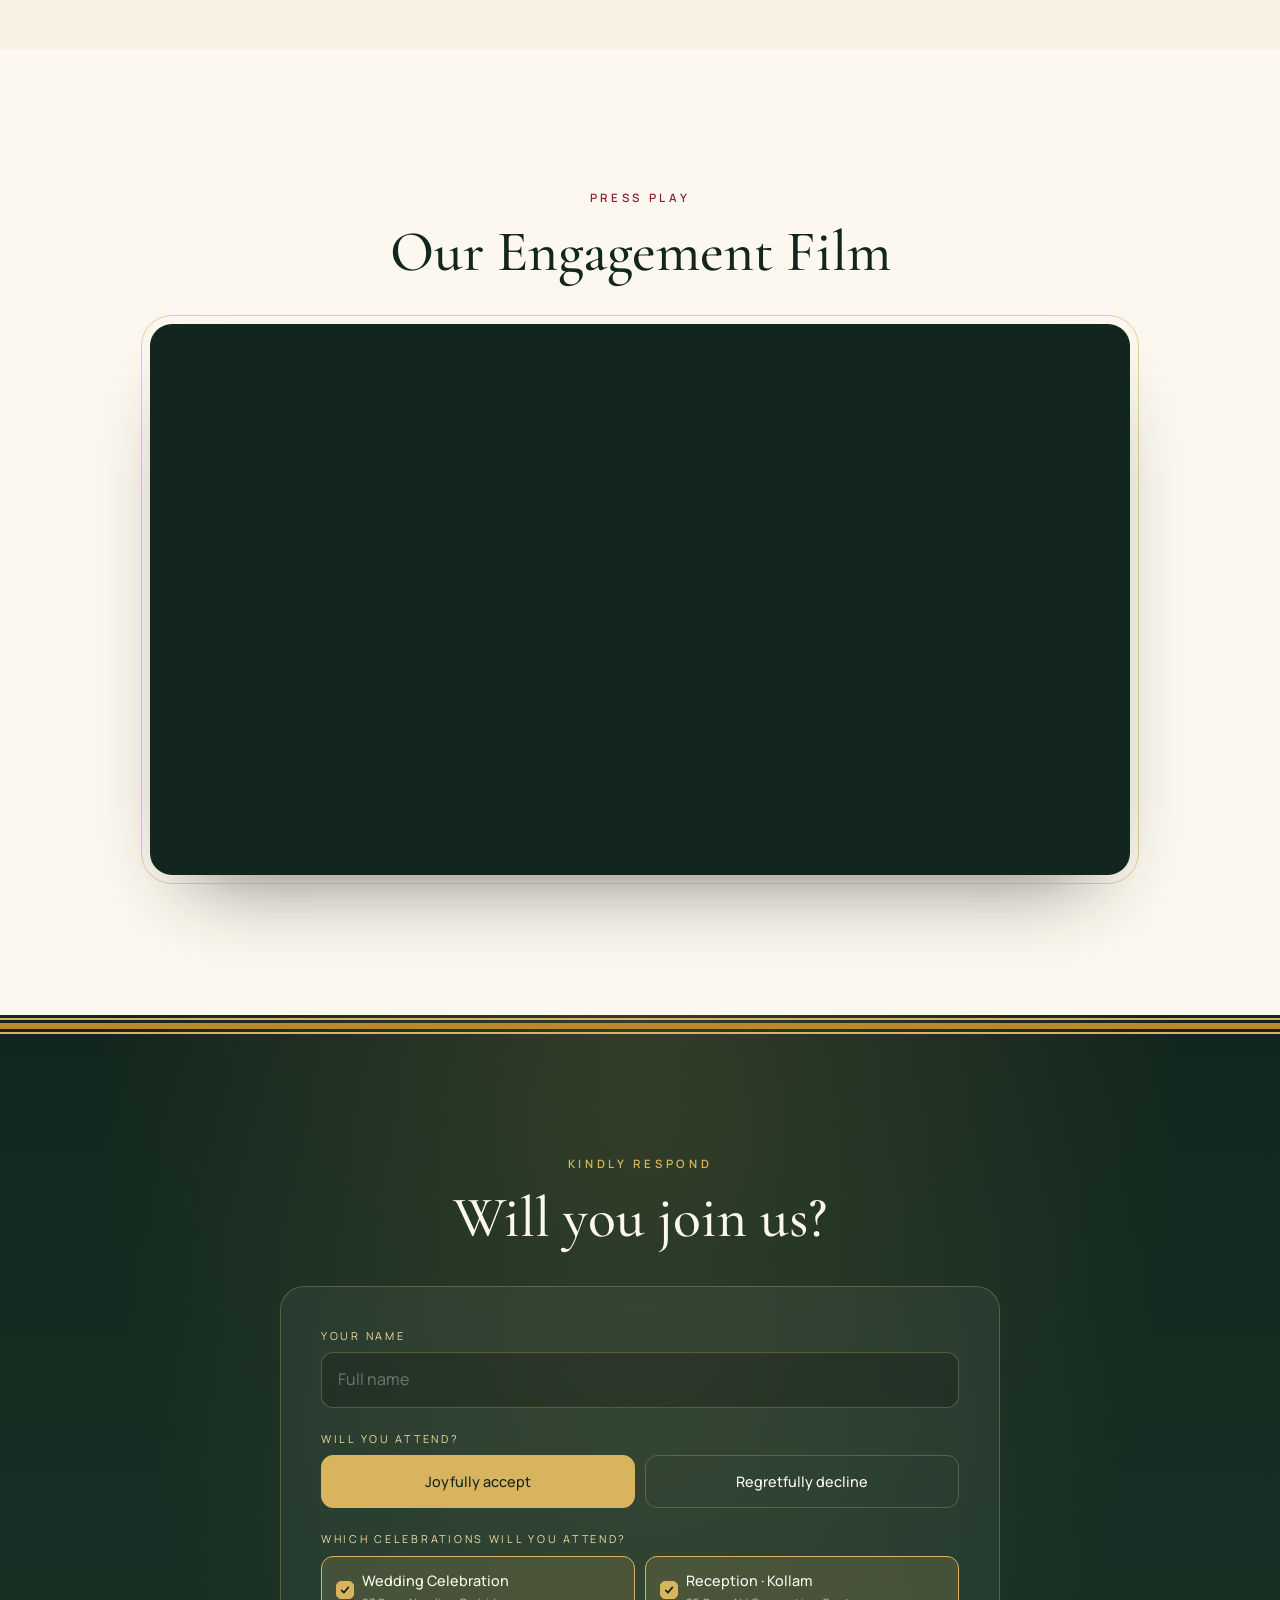
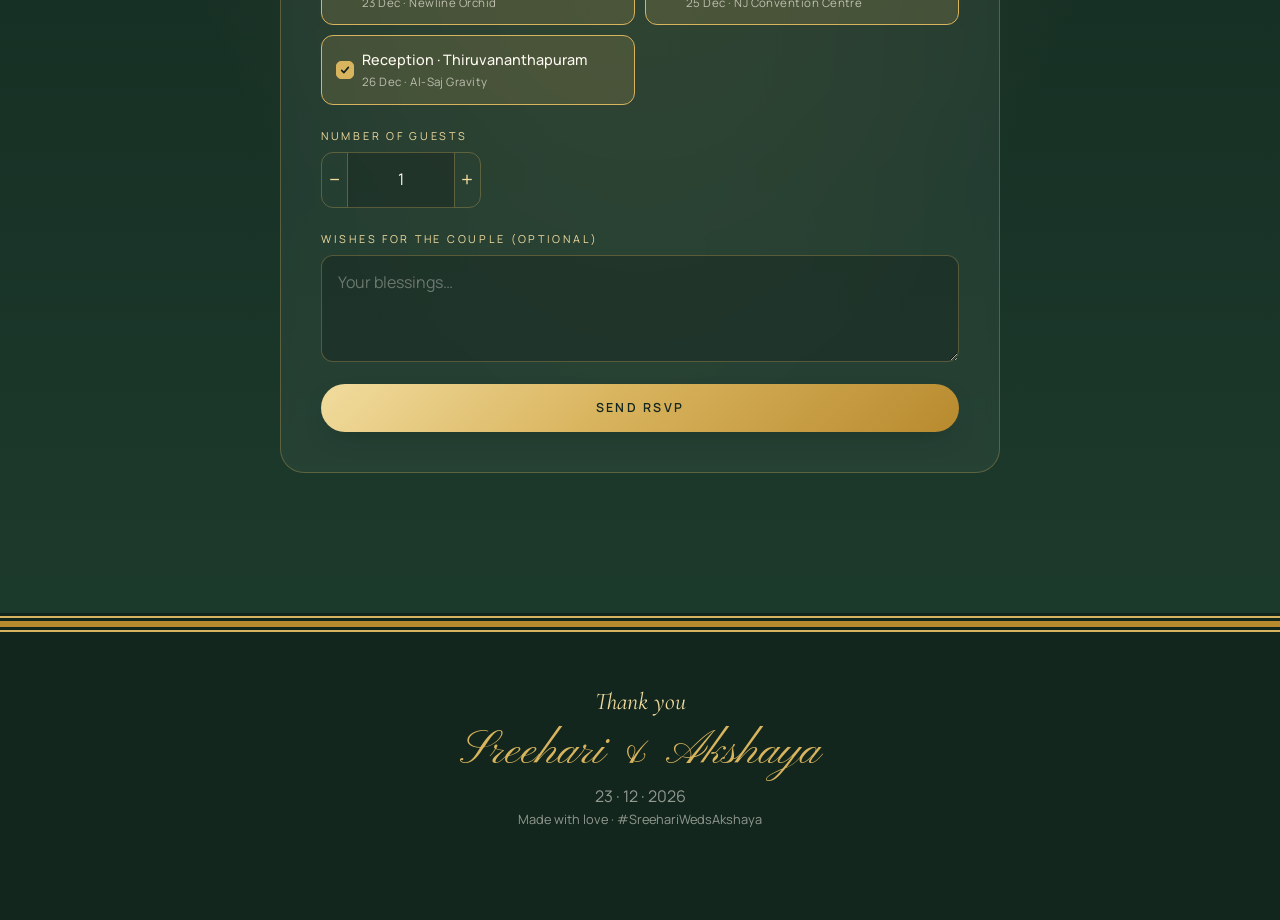
==== commit 422e0787: "Film on phones: poster that opens the film full screen in Drive Co-Authored-By: Claude Opus 5.5 <nor" ====
--- a/index.html
+++ b/index.html
@@ -15,7 +15,7 @@
   <link rel="preconnect" href="https://fonts.googleapis.com" />
   <link rel="preconnect" href="https://fonts.gstatic.com" crossorigin />
   <link href="https://fonts.googleapis.com/css2?family=Cormorant+Garamond:ital,wght@0,400;0,500;0,600;1,400;1,500&family=Pinyon+Script&family=Manrope:wght@400;500;600;700&family=Inter+Tight:wght@800;900&family=JetBrains+Mono:wght@400;700&display=swap" rel="stylesheet" />
-  <link rel="stylesheet" href="styles.css?v=34" />
+  <link rel="stylesheet" href="styles.css?v=35" />
 </head>
 <body class="locked">
   <canvas id="petals" aria-hidden="true"></canvas>
@@ -324,8 +324,8 @@
   <!-- Lightbox -->
   <div id="lightbox" hidden><button aria-label="Close">×</button><img alt="" /></div>
 
-  <script src="config.js?v=34"></script>
-  <script src="intro.js?v=34"></script>
-  <script src="script.js?v=34"></script>
+  <script src="config.js?v=35"></script>
+  <script src="intro.js?v=35"></script>
+  <script src="script.js?v=35"></script>
 </body>
 </html>
--- a/styles.css
+++ b/styles.css
@@ -736,3 +736,6 @@
 
 /* Open button while the music player loads */
 #gate .go.loading { opacity: .6; animation: none; cursor: progress; }
+
+/* Film poster on phones is a link */
+a.film-poster { text-decoration: none; color: inherit; }
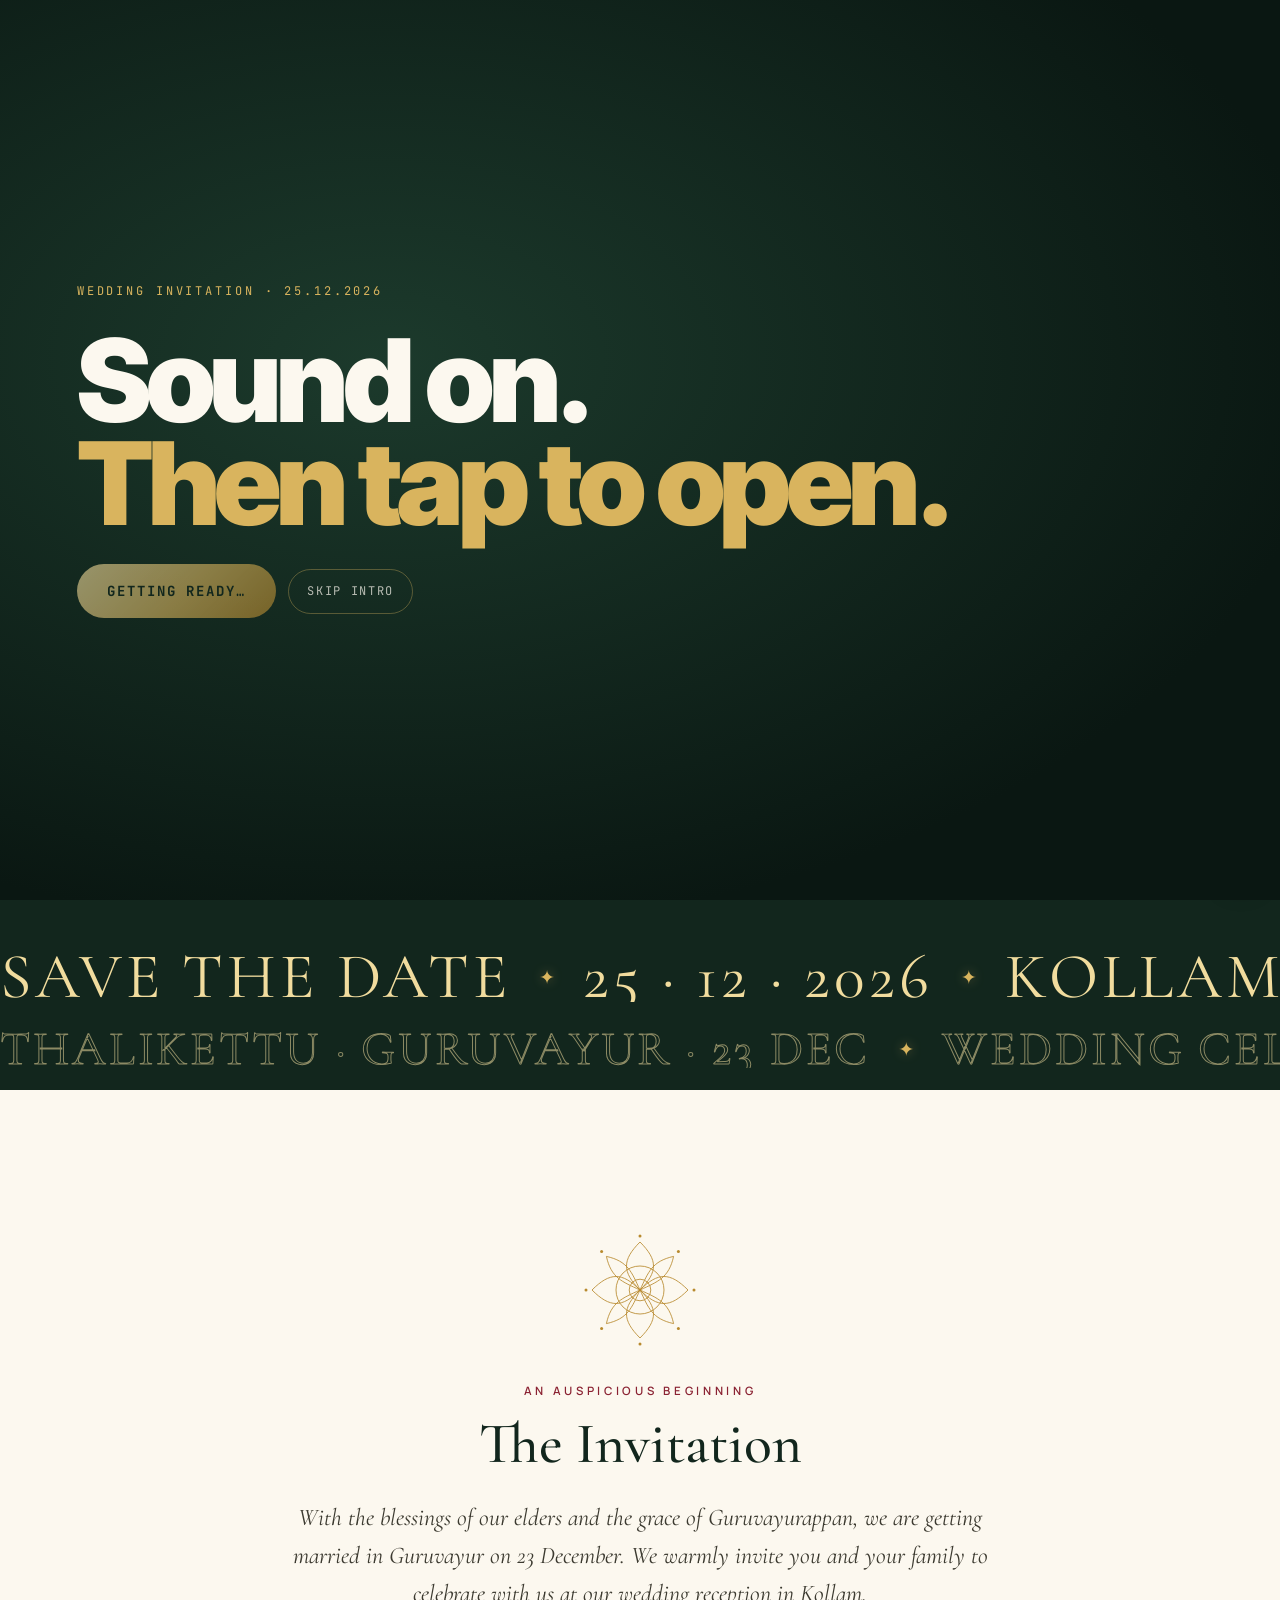
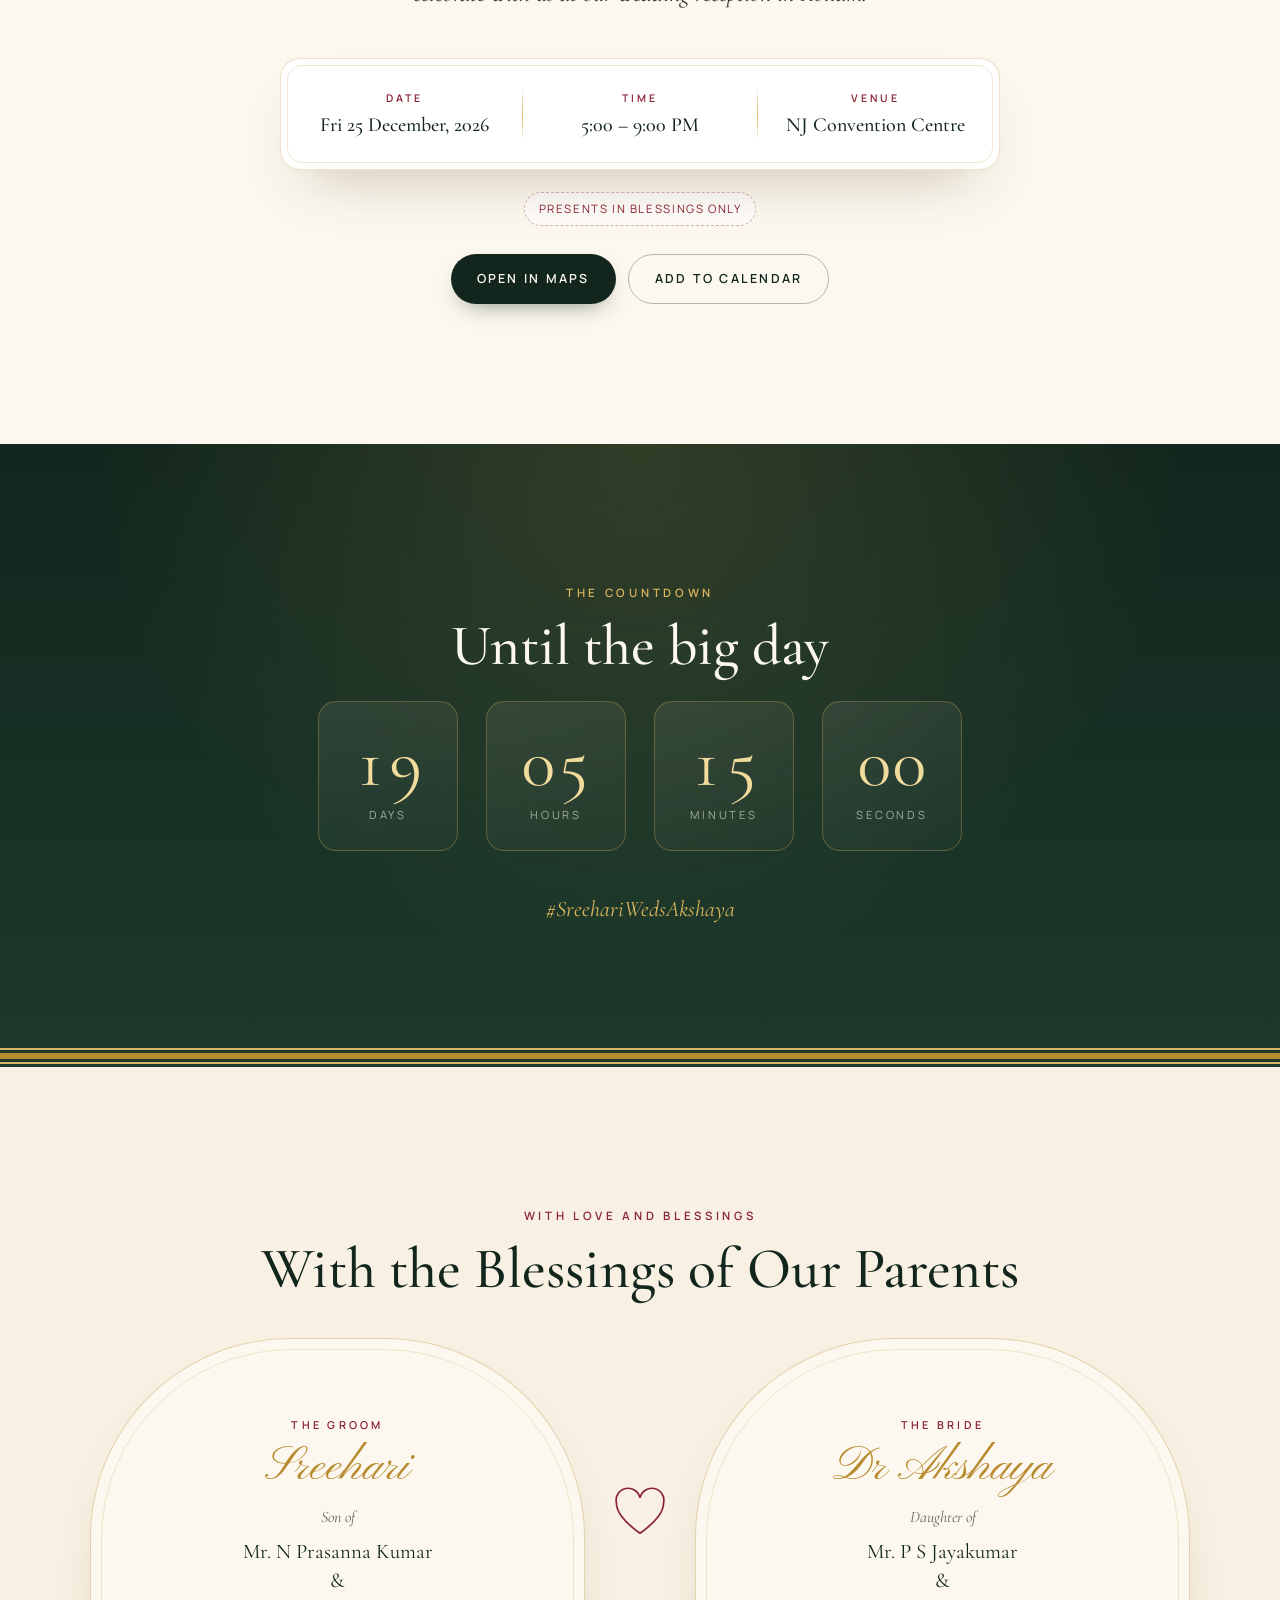
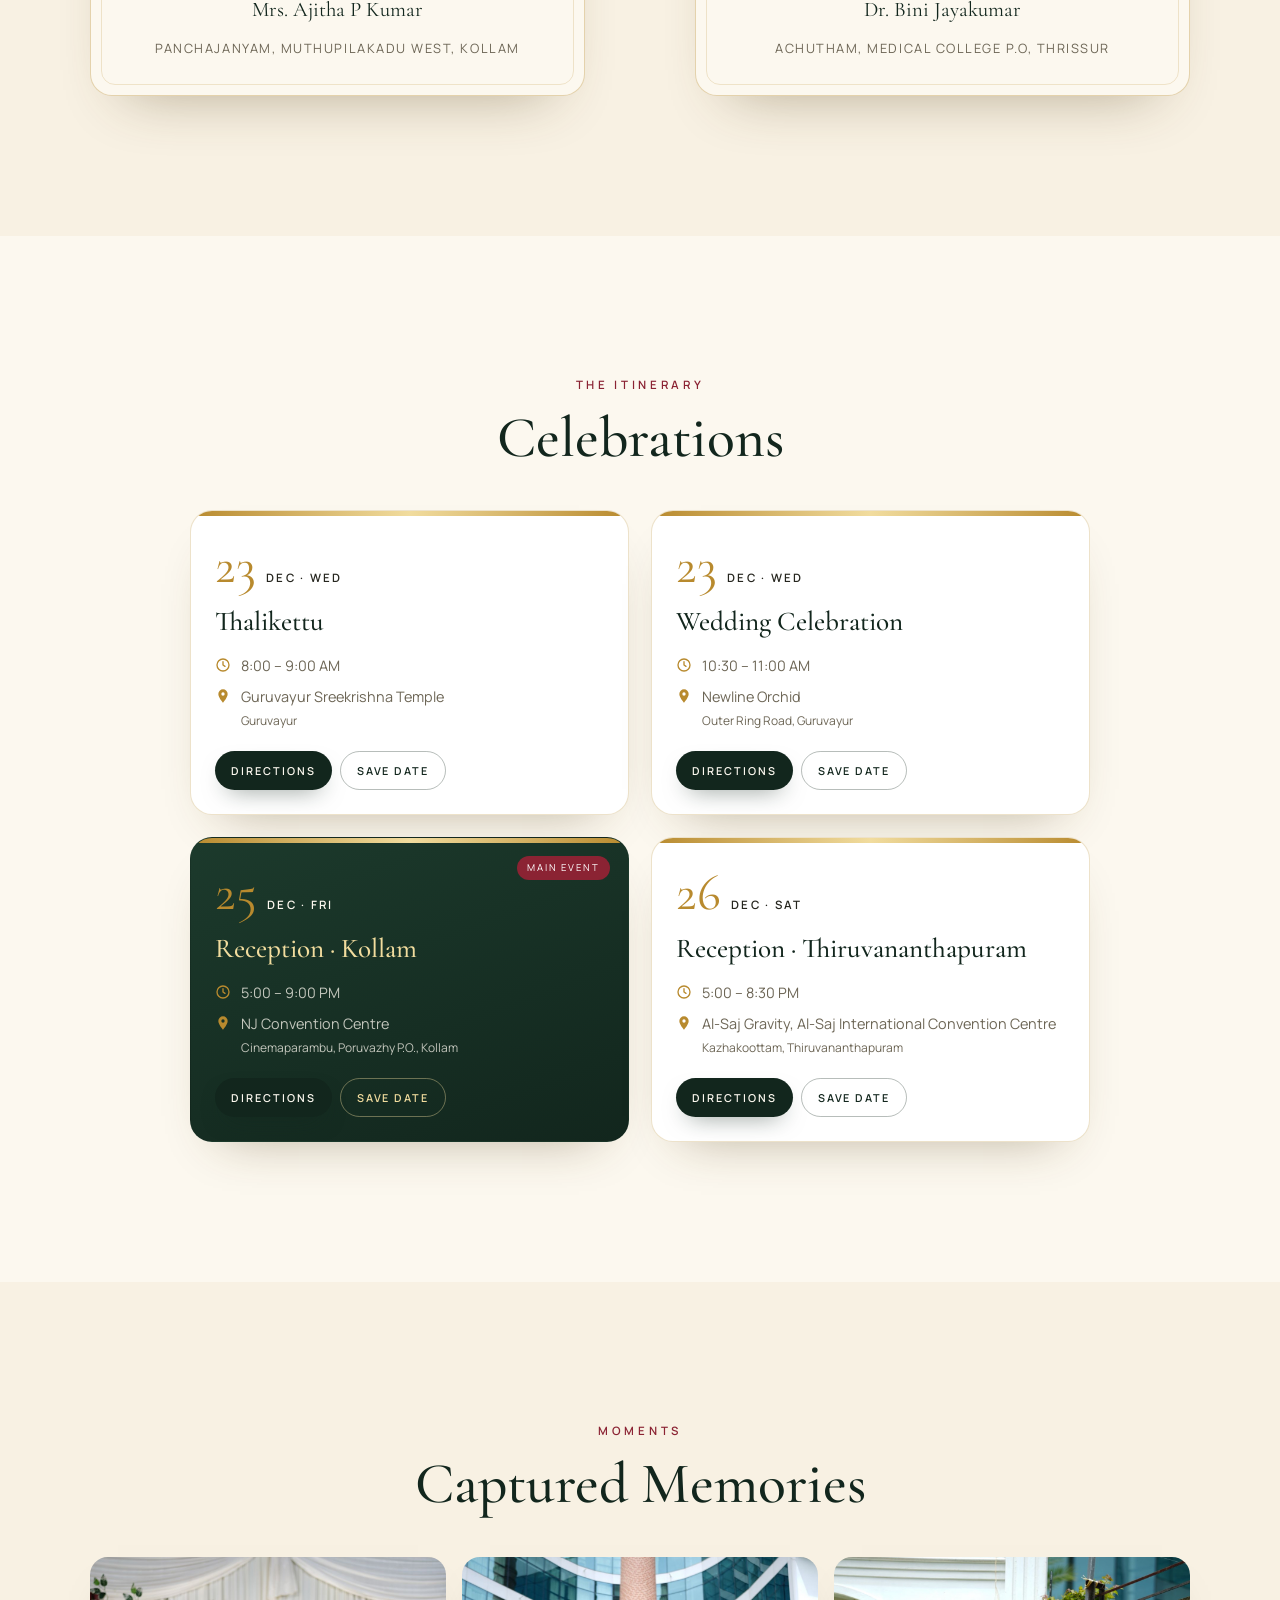
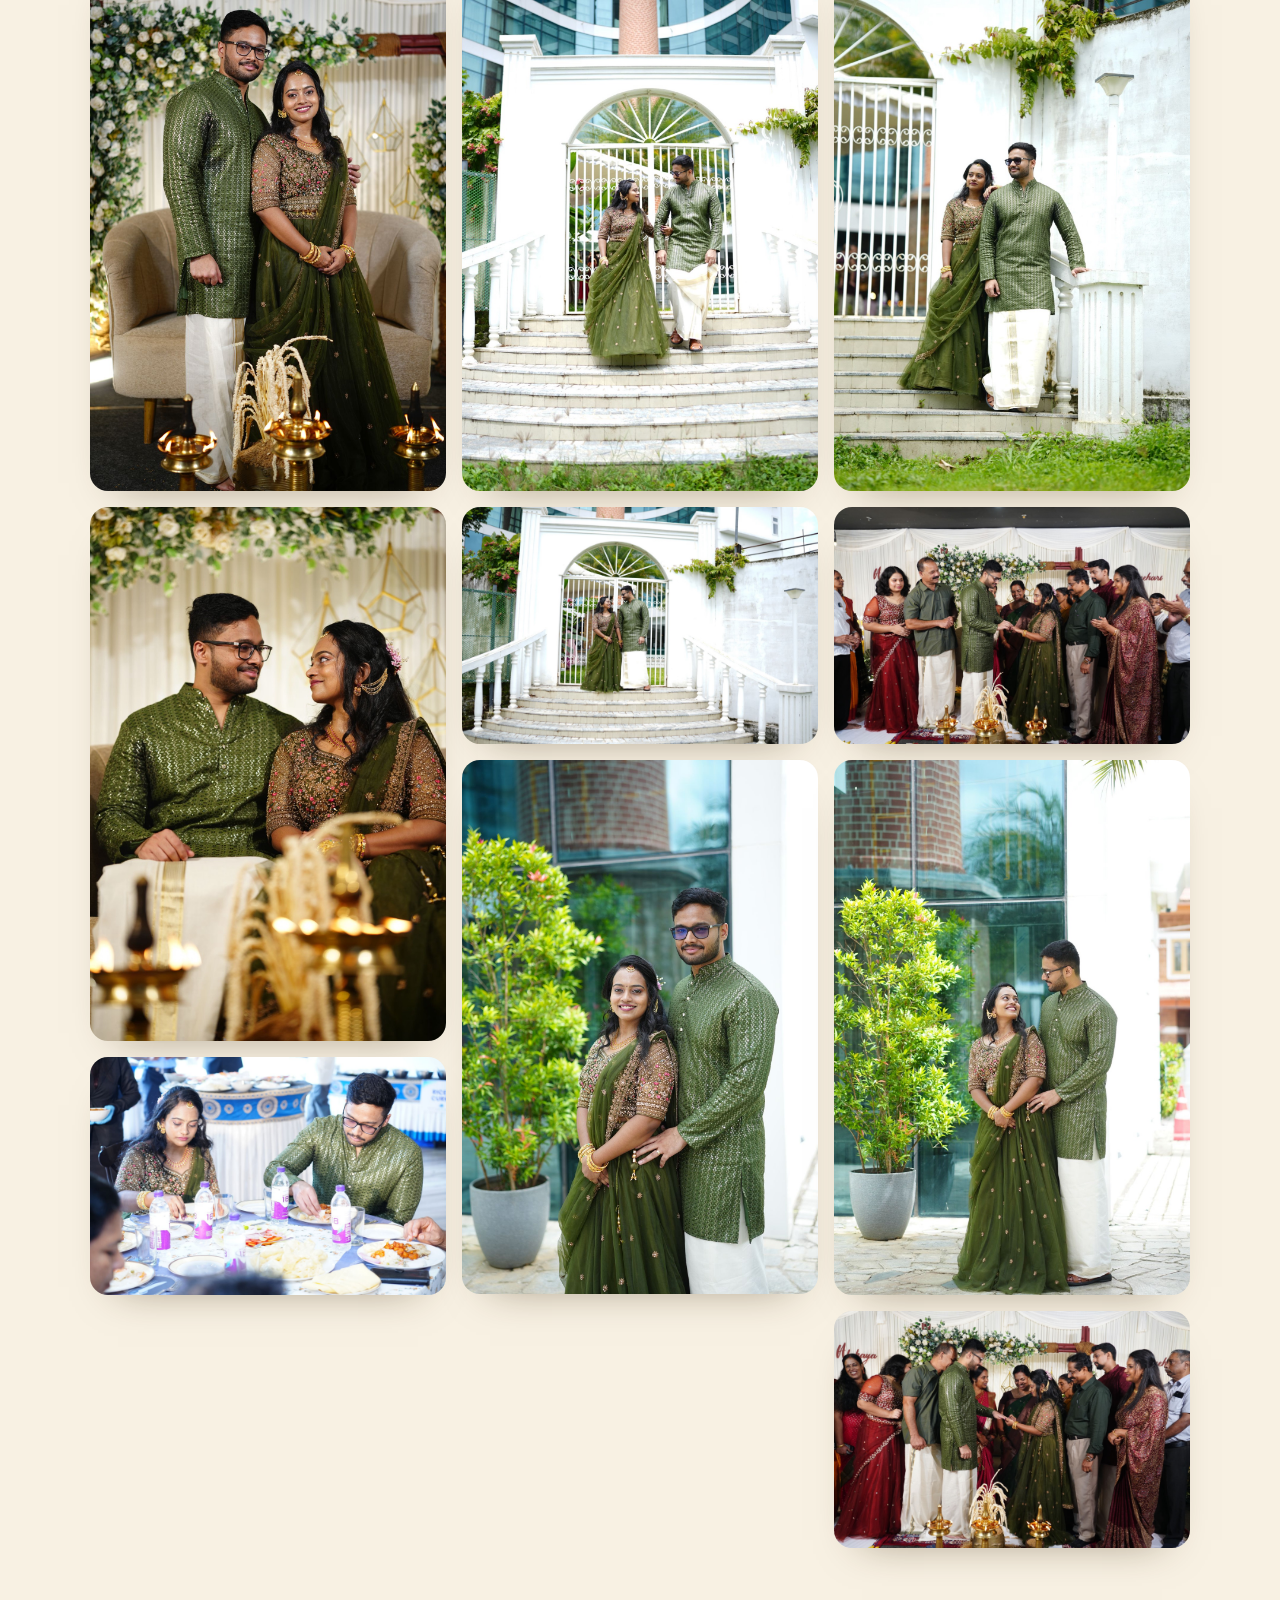
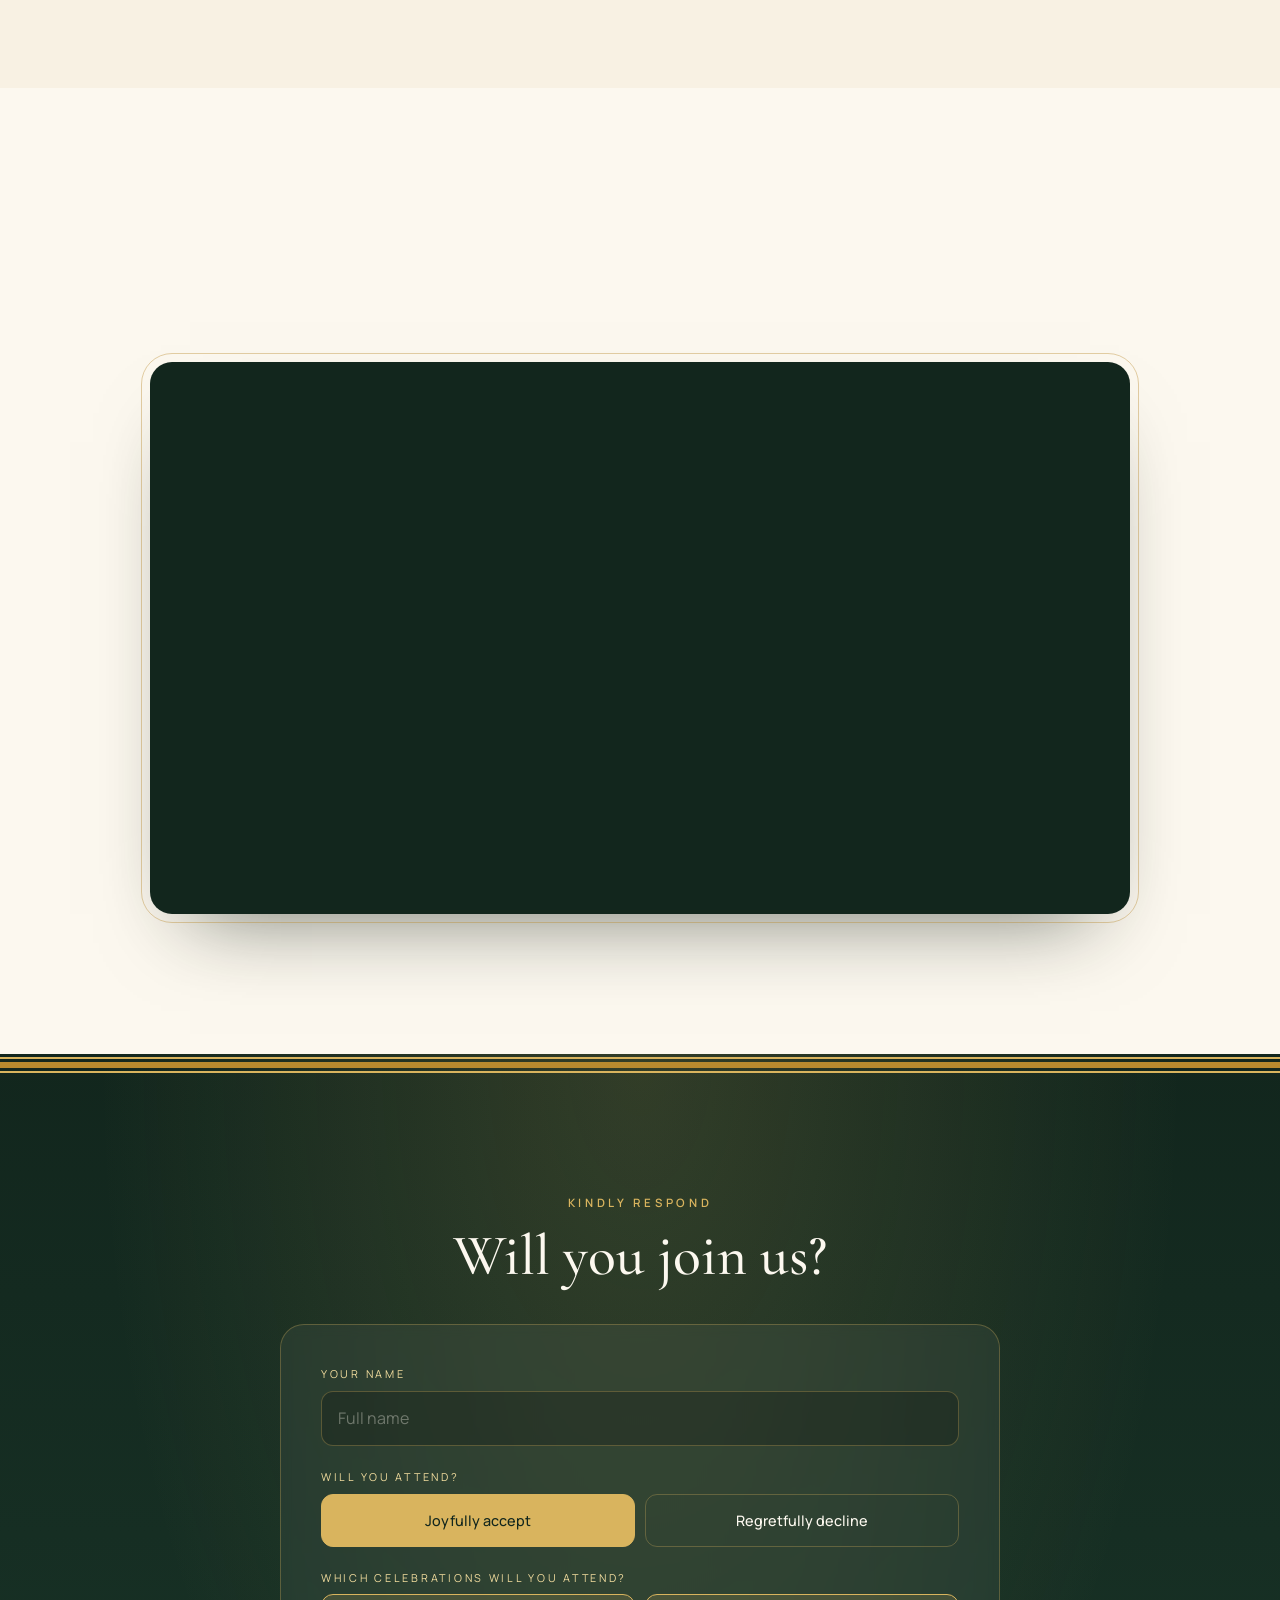
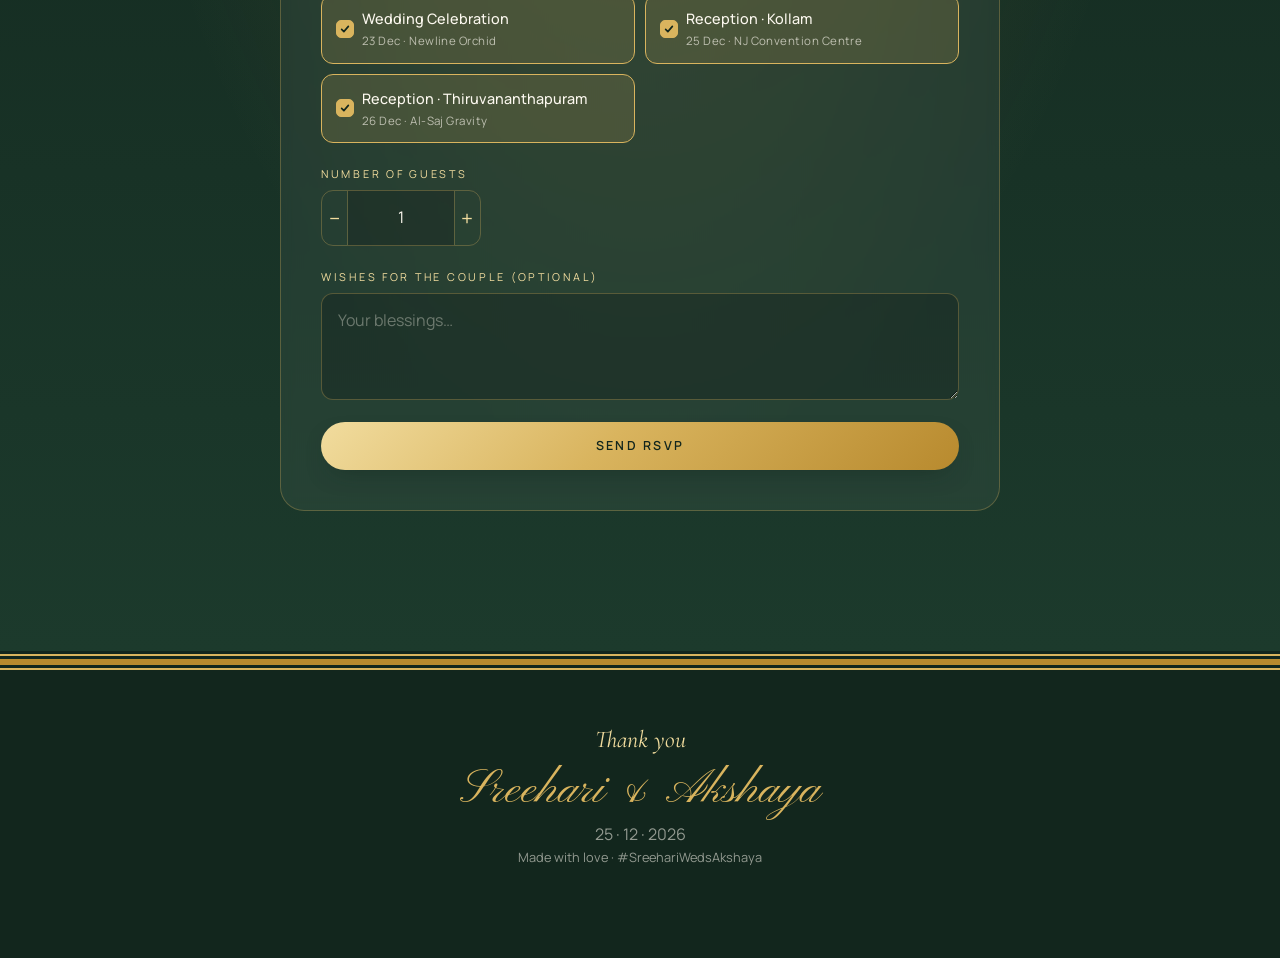
==== commit 6f552fb1: "Main invitation for the NJ Convention Centre reception; Dr. Bini; drop East Nada Co-Authored-By: Cla" ====
--- a/index.html
+++ b/index.html
@@ -15,7 +15,7 @@
   <link rel="preconnect" href="https://fonts.googleapis.com" />
   <link rel="preconnect" href="https://fonts.gstatic.com" crossorigin />
   <link href="https://fonts.googleapis.com/css2?family=Cormorant+Garamond:ital,wght@0,400;0,500;0,600;1,400;1,500&family=Pinyon+Script&family=Manrope:wght@400;500;600;700&family=Inter+Tight:wght@800;900&family=JetBrains+Mono:wght@400;700&display=swap" rel="stylesheet" />
-  <link rel="stylesheet" href="styles.css?v=35" />
+  <link rel="stylesheet" href="styles.css?v=36" />
 </head>
 <body class="locked">
   <canvas id="petals" aria-hidden="true"></canvas>
@@ -324,8 +324,8 @@
   <!-- Lightbox -->
   <div id="lightbox" hidden><button aria-label="Close">×</button><img alt="" /></div>
 
-  <script src="config.js?v=35"></script>
-  <script src="intro.js?v=35"></script>
-  <script src="script.js?v=35"></script>
+  <script src="config.js?v=36"></script>
+  <script src="intro.js?v=36"></script>
+  <script src="script.js?v=36"></script>
 </body>
 </html>
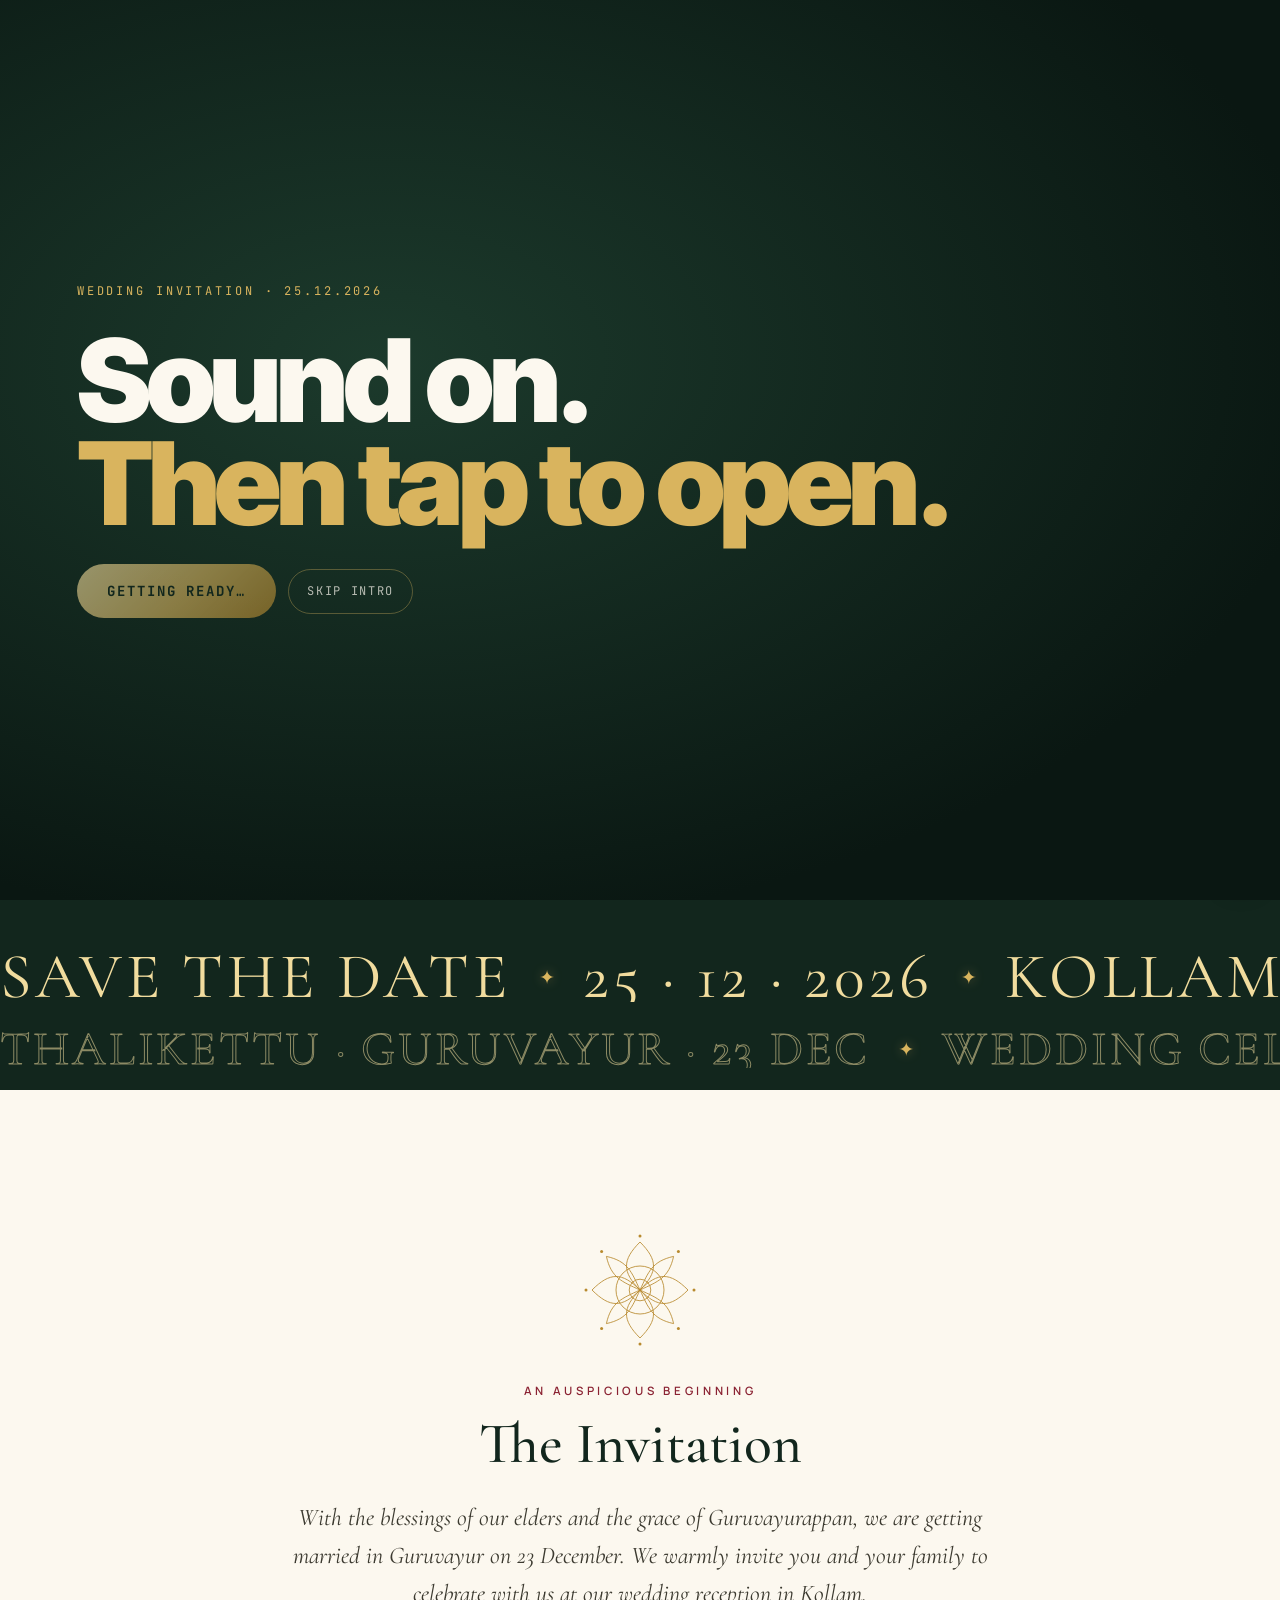
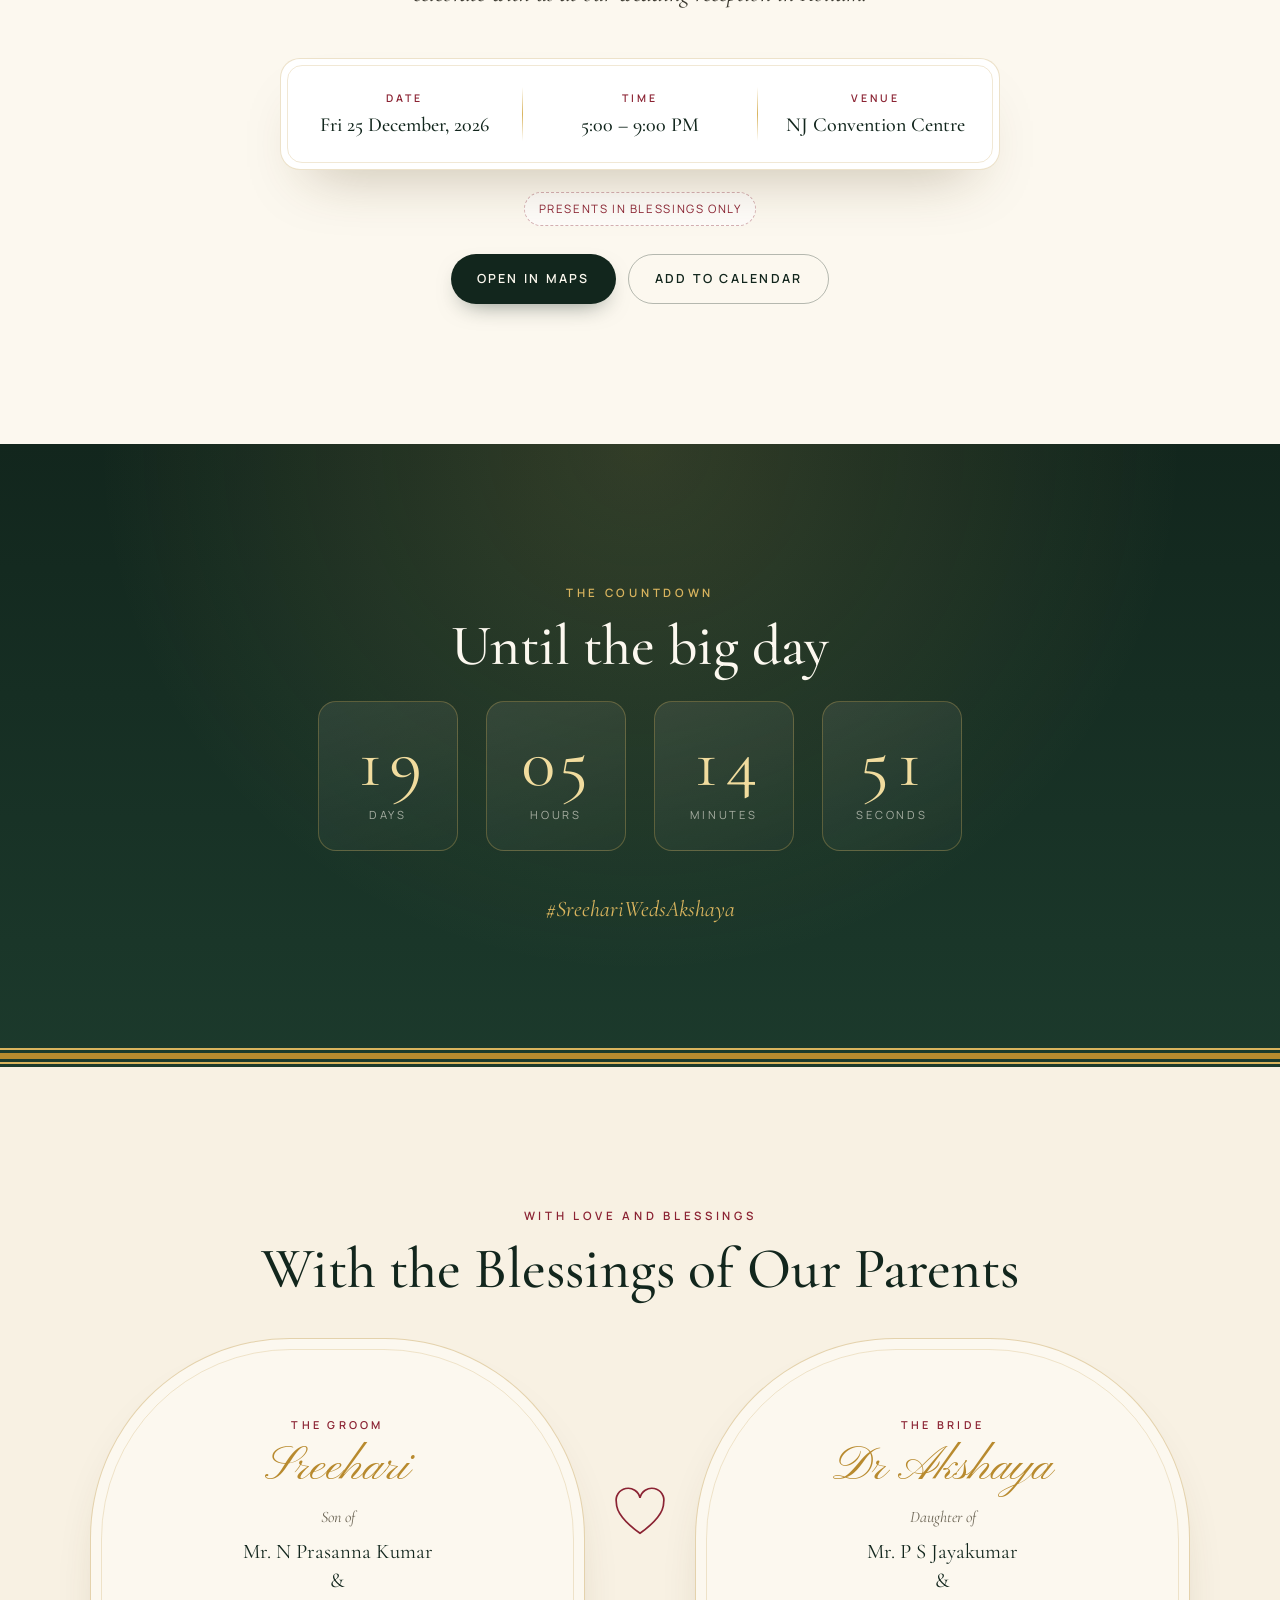
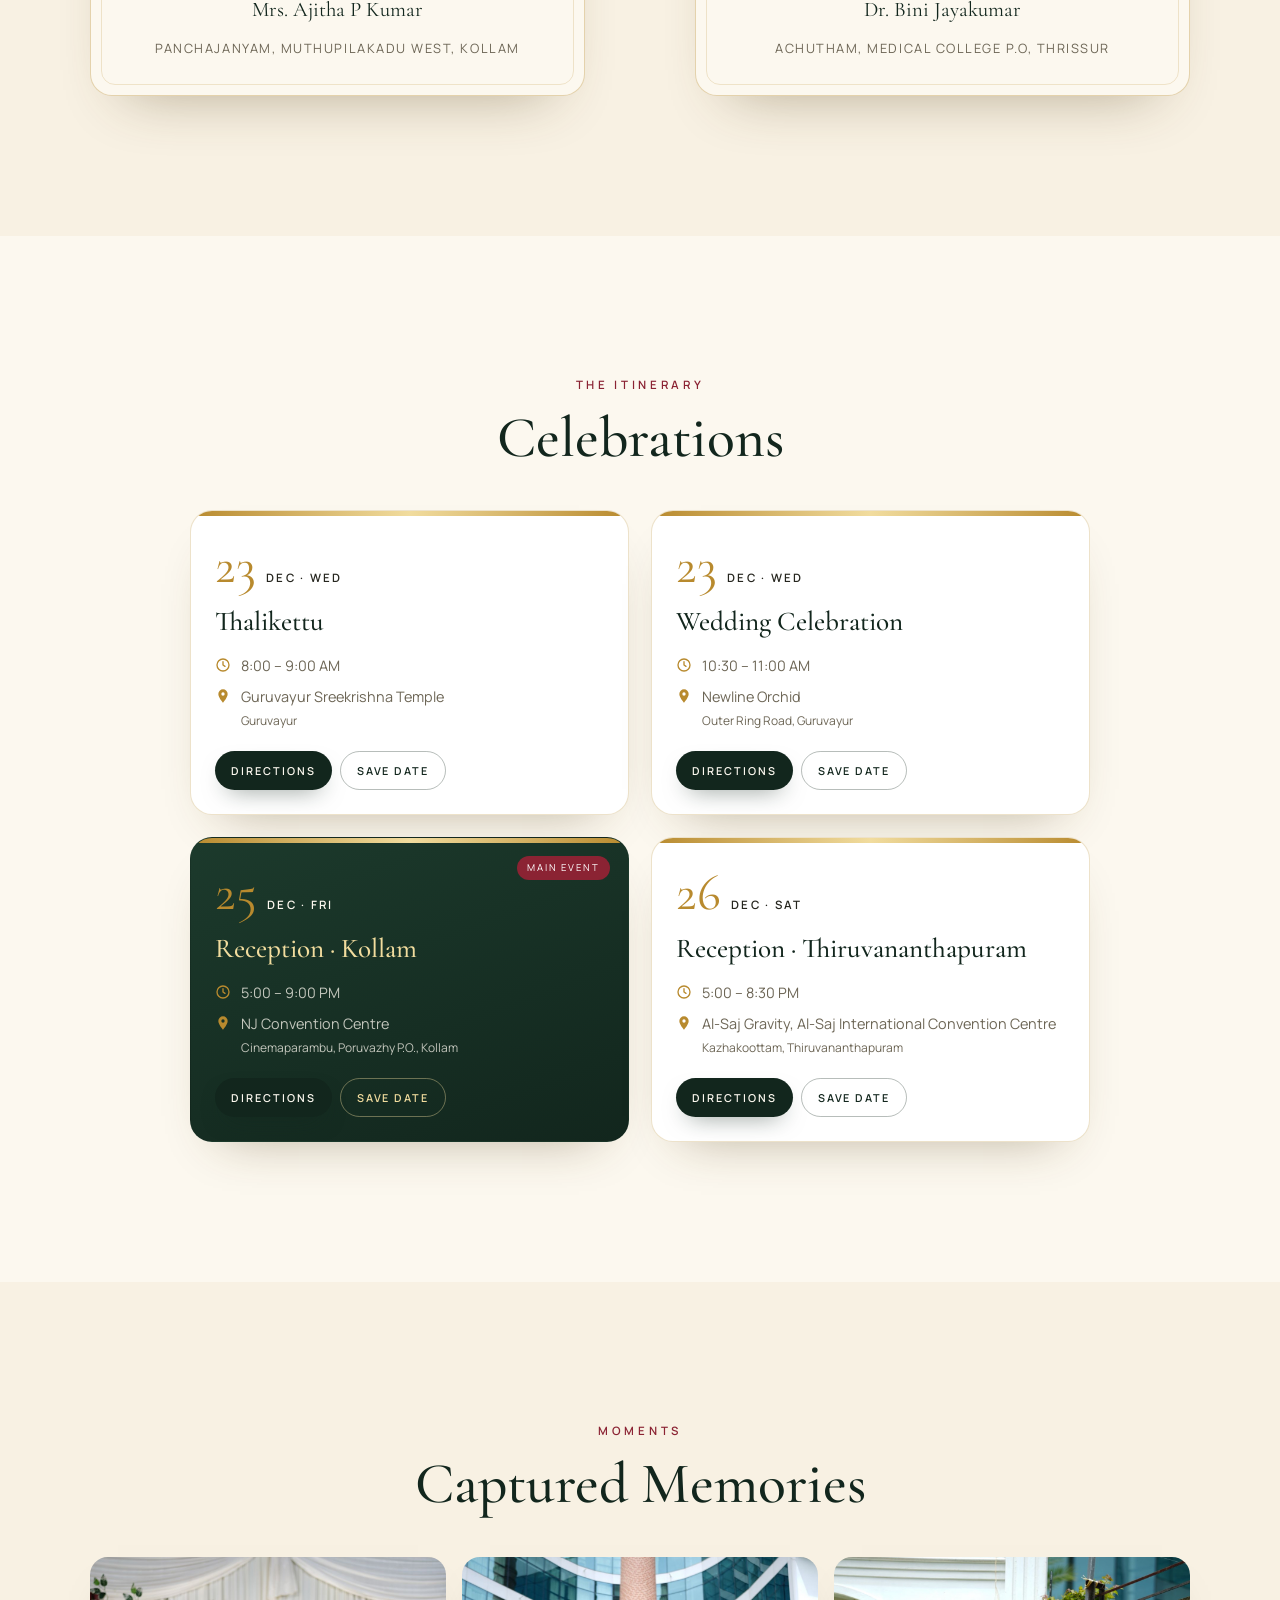
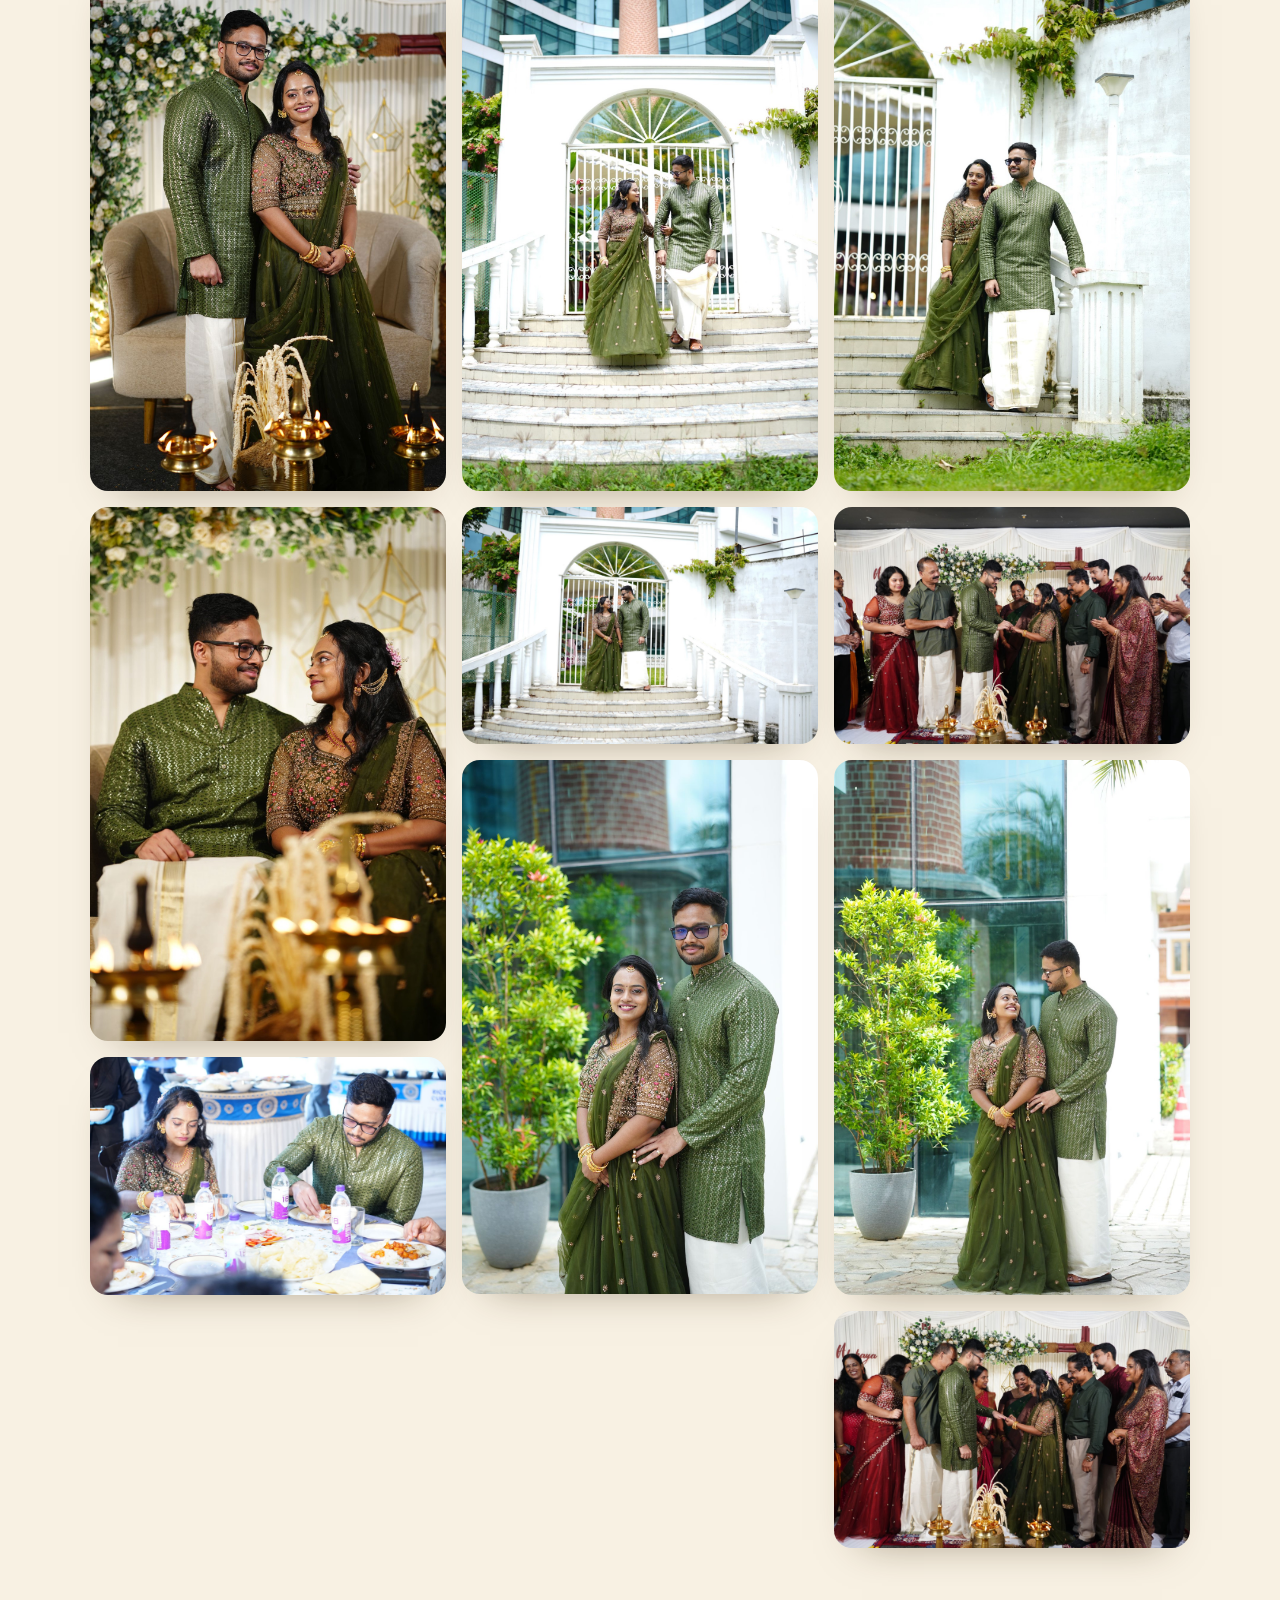
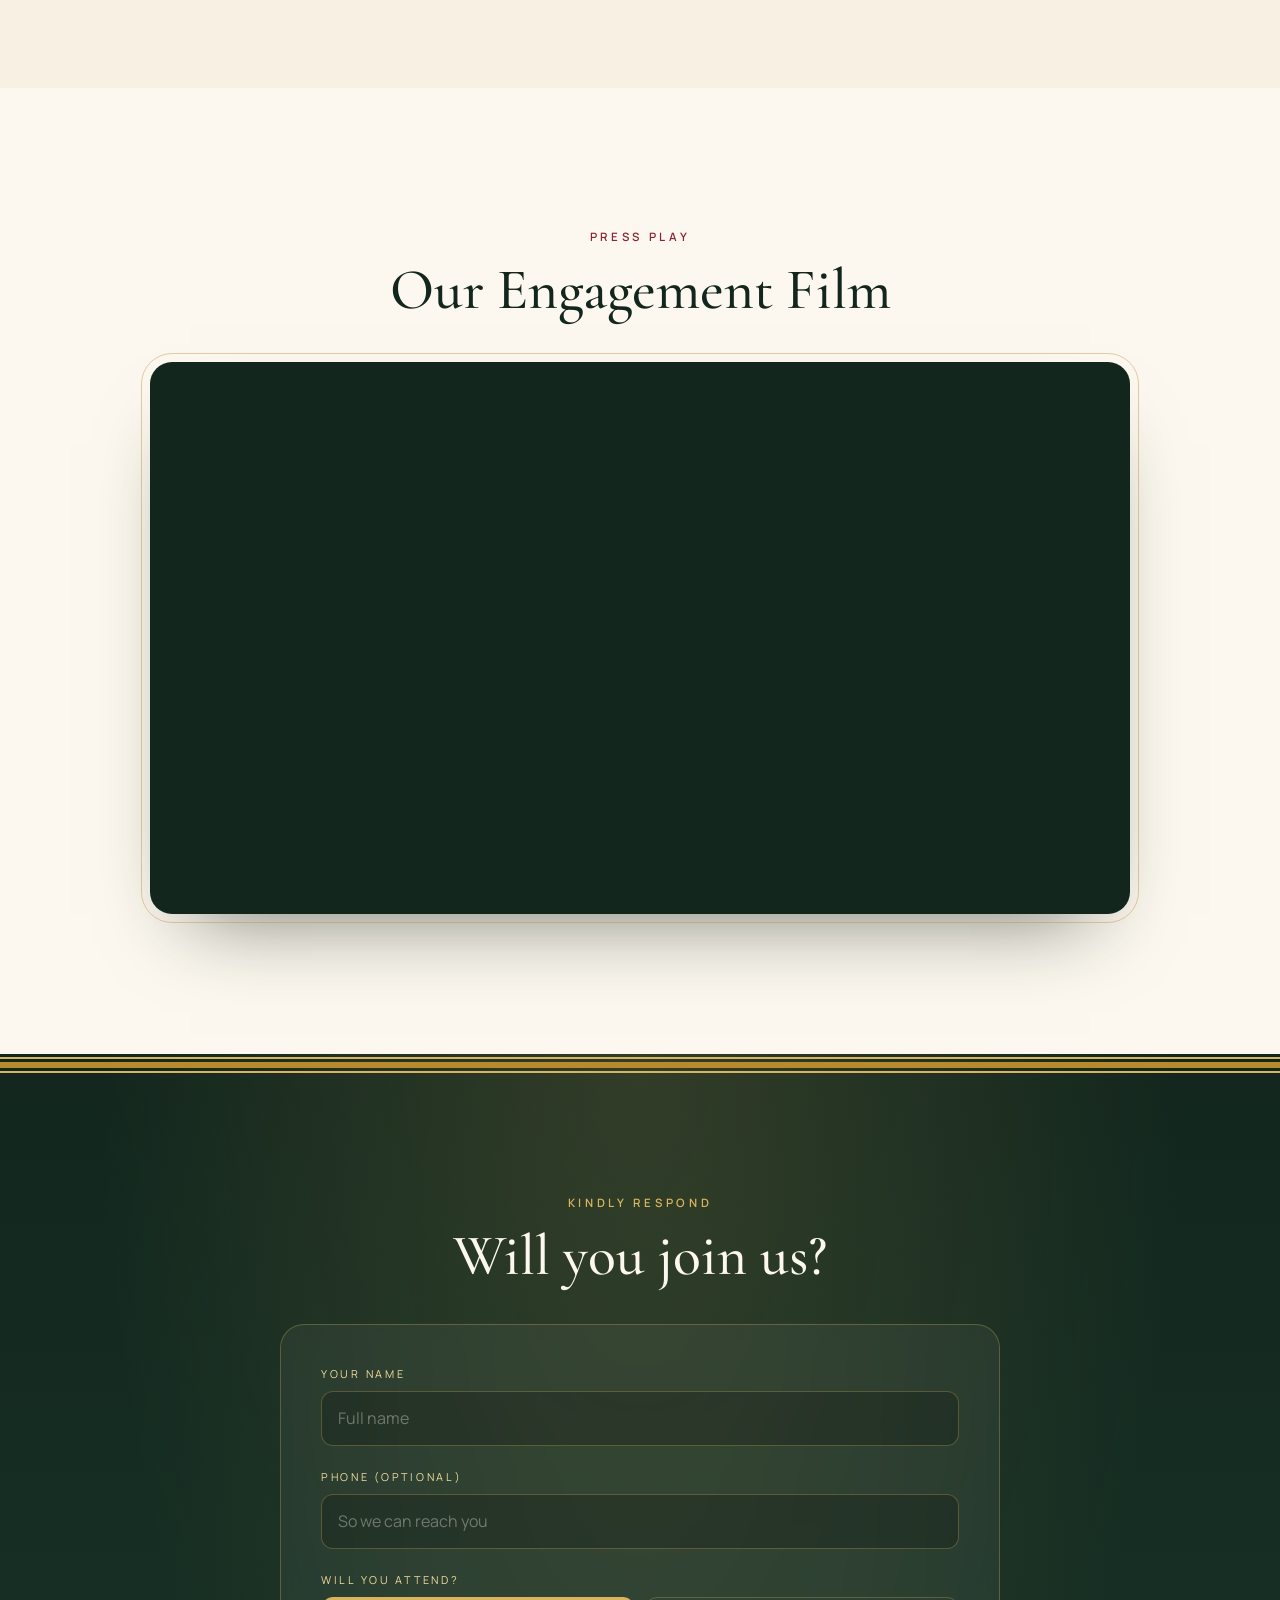
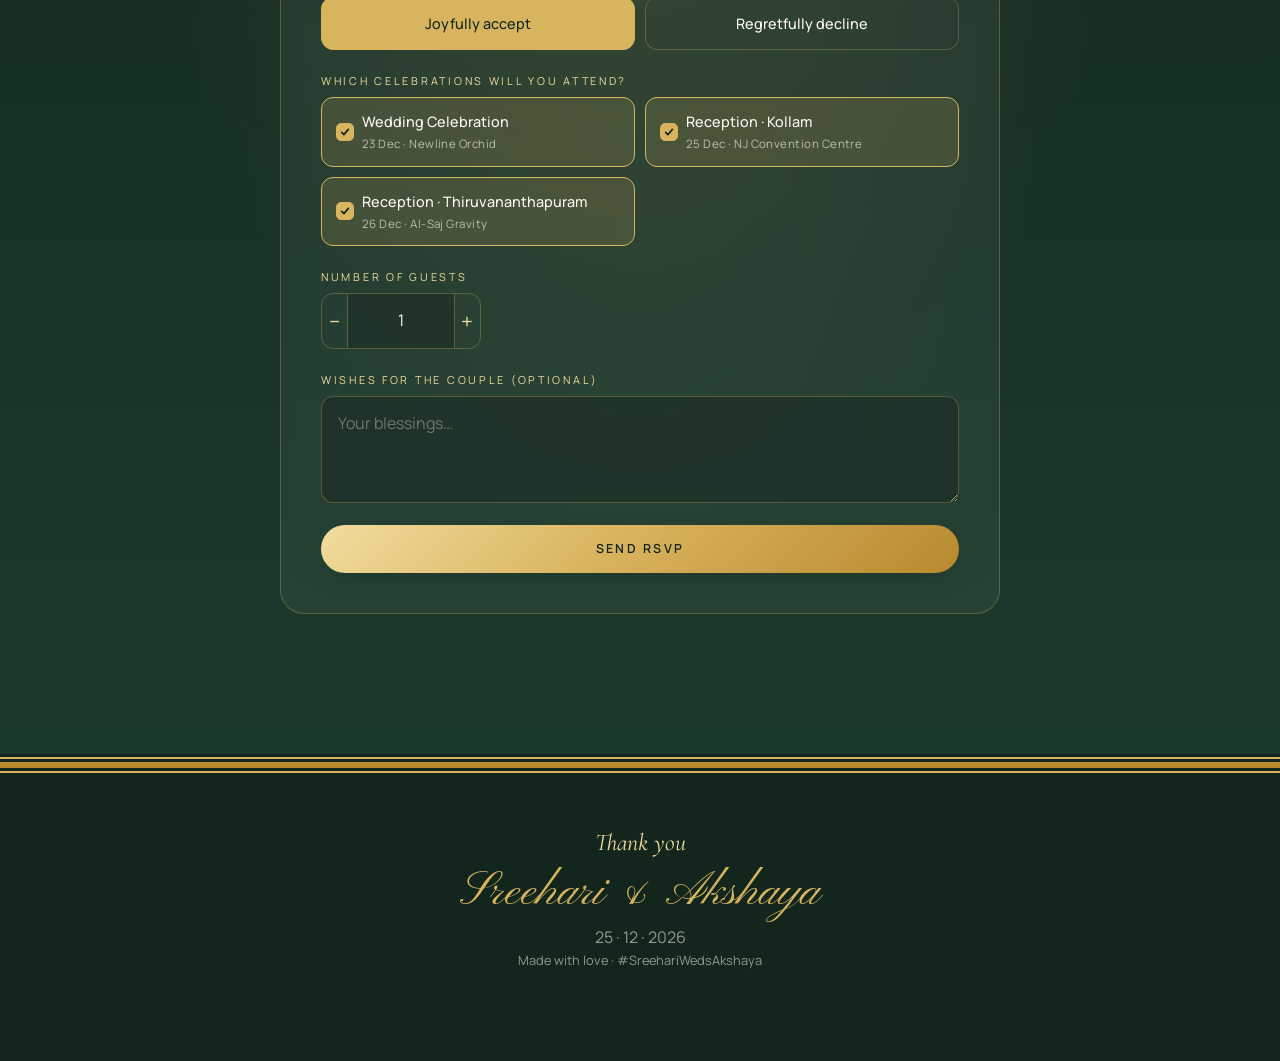
==== commit d700ed6d: "RSVP: save each response as a row in a Google Sheet (Apps Script), optional phone field; WhatsApp st" ====
--- a/index.html
+++ b/index.html
@@ -15,7 +15,7 @@
   <link rel="preconnect" href="https://fonts.googleapis.com" />
   <link rel="preconnect" href="https://fonts.gstatic.com" crossorigin />
   <link href="https://fonts.googleapis.com/css2?family=Cormorant+Garamond:ital,wght@0,400;0,500;0,600;1,400;1,500&family=Pinyon+Script&family=Manrope:wght@400;500;600;700&family=Inter+Tight:wght@800;900&family=JetBrains+Mono:wght@400;700&display=swap" rel="stylesheet" />
-  <link rel="stylesheet" href="styles.css?v=36" />
+  <link rel="stylesheet" href="styles.css?v=37" />
 </head>
 <body class="locked">
   <canvas id="petals" aria-hidden="true"></canvas>
@@ -284,6 +284,10 @@
             <span>Your name</span>
             <input name="name" required autocomplete="name" placeholder="Full name" />
           </label>
+          <label class="field">
+            <span>Phone (optional)</span>
+            <input name="phone" type="tel" autocomplete="tel" inputmode="tel" placeholder="So we can reach you" />
+          </label>
           <div class="field">
             <span>Will you attend?</span>
             <div class="choice">
@@ -324,8 +328,8 @@
   <!-- Lightbox -->
   <div id="lightbox" hidden><button aria-label="Close">×</button><img alt="" /></div>
 
-  <script src="config.js?v=36"></script>
-  <script src="intro.js?v=36"></script>
-  <script src="script.js?v=36"></script>
+  <script src="config.js?v=37"></script>
+  <script src="intro.js?v=37"></script>
+  <script src="script.js?v=37"></script>
 </body>
 </html>
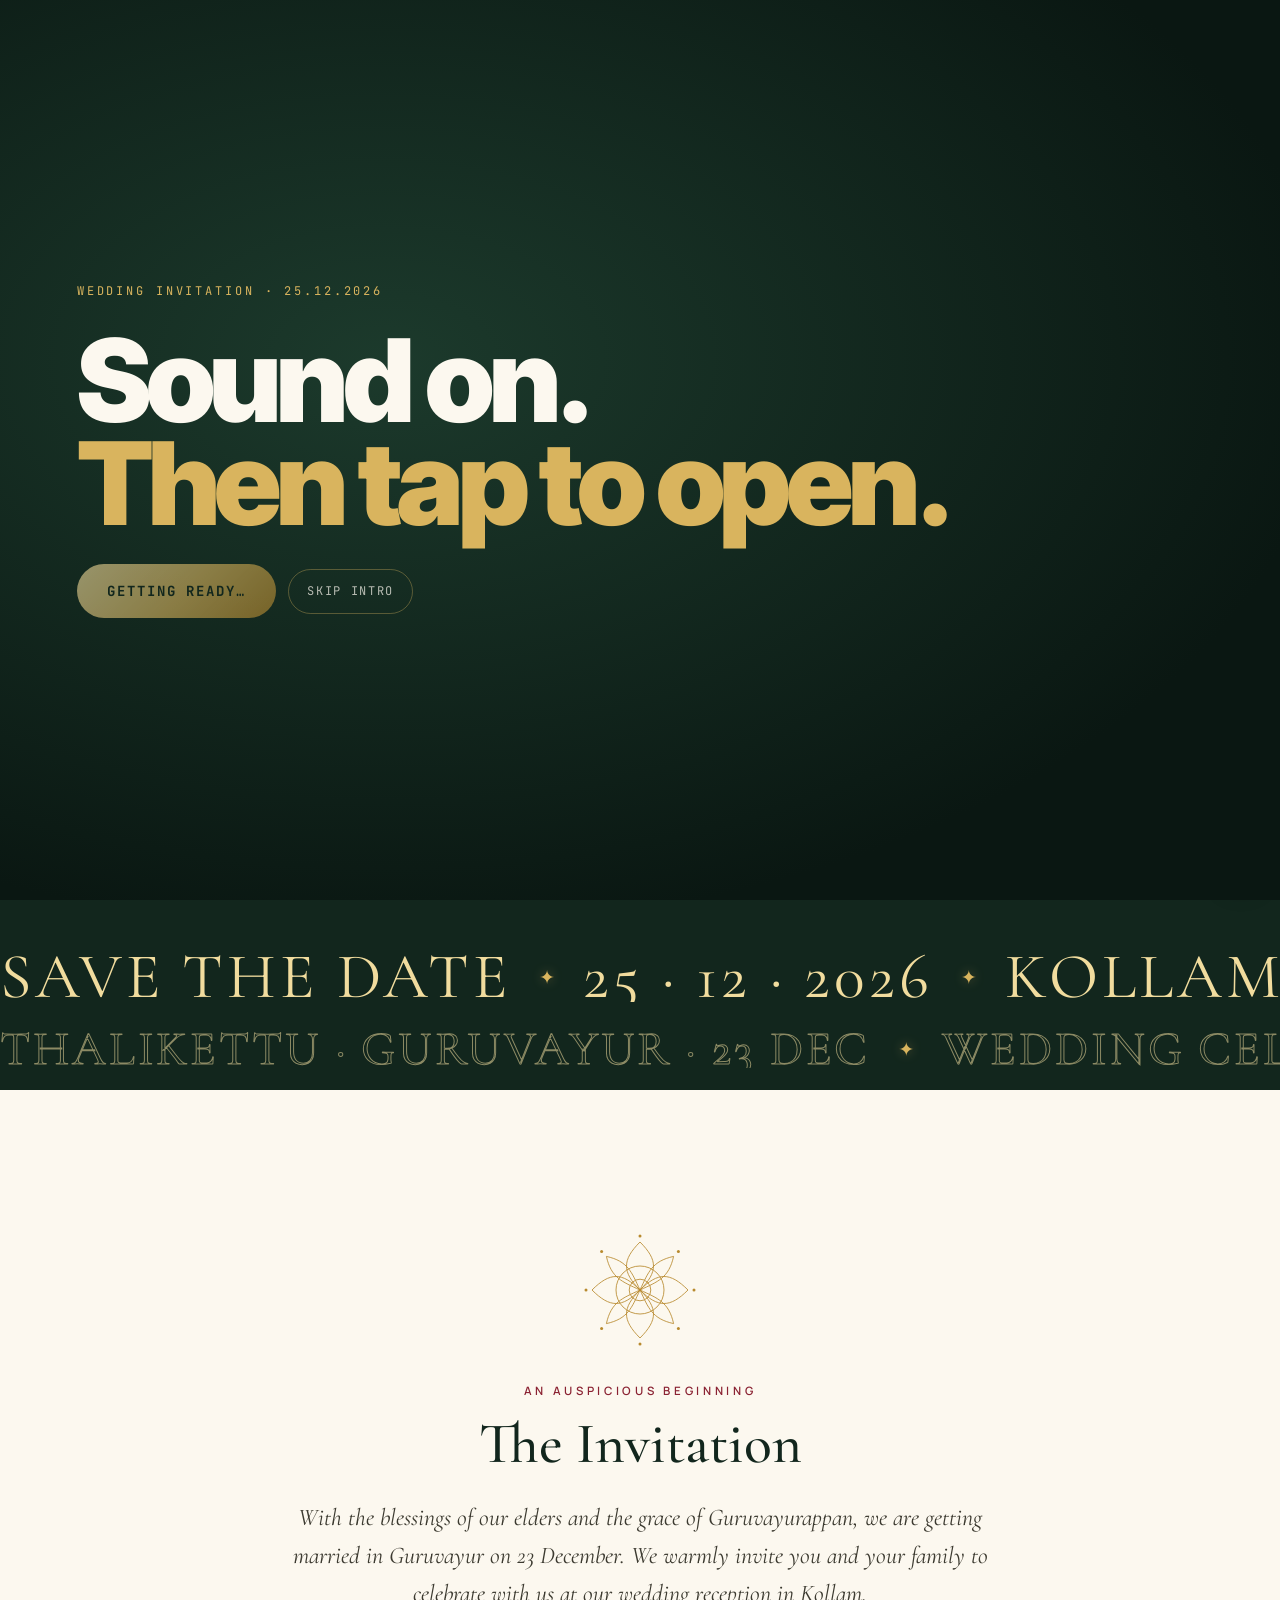
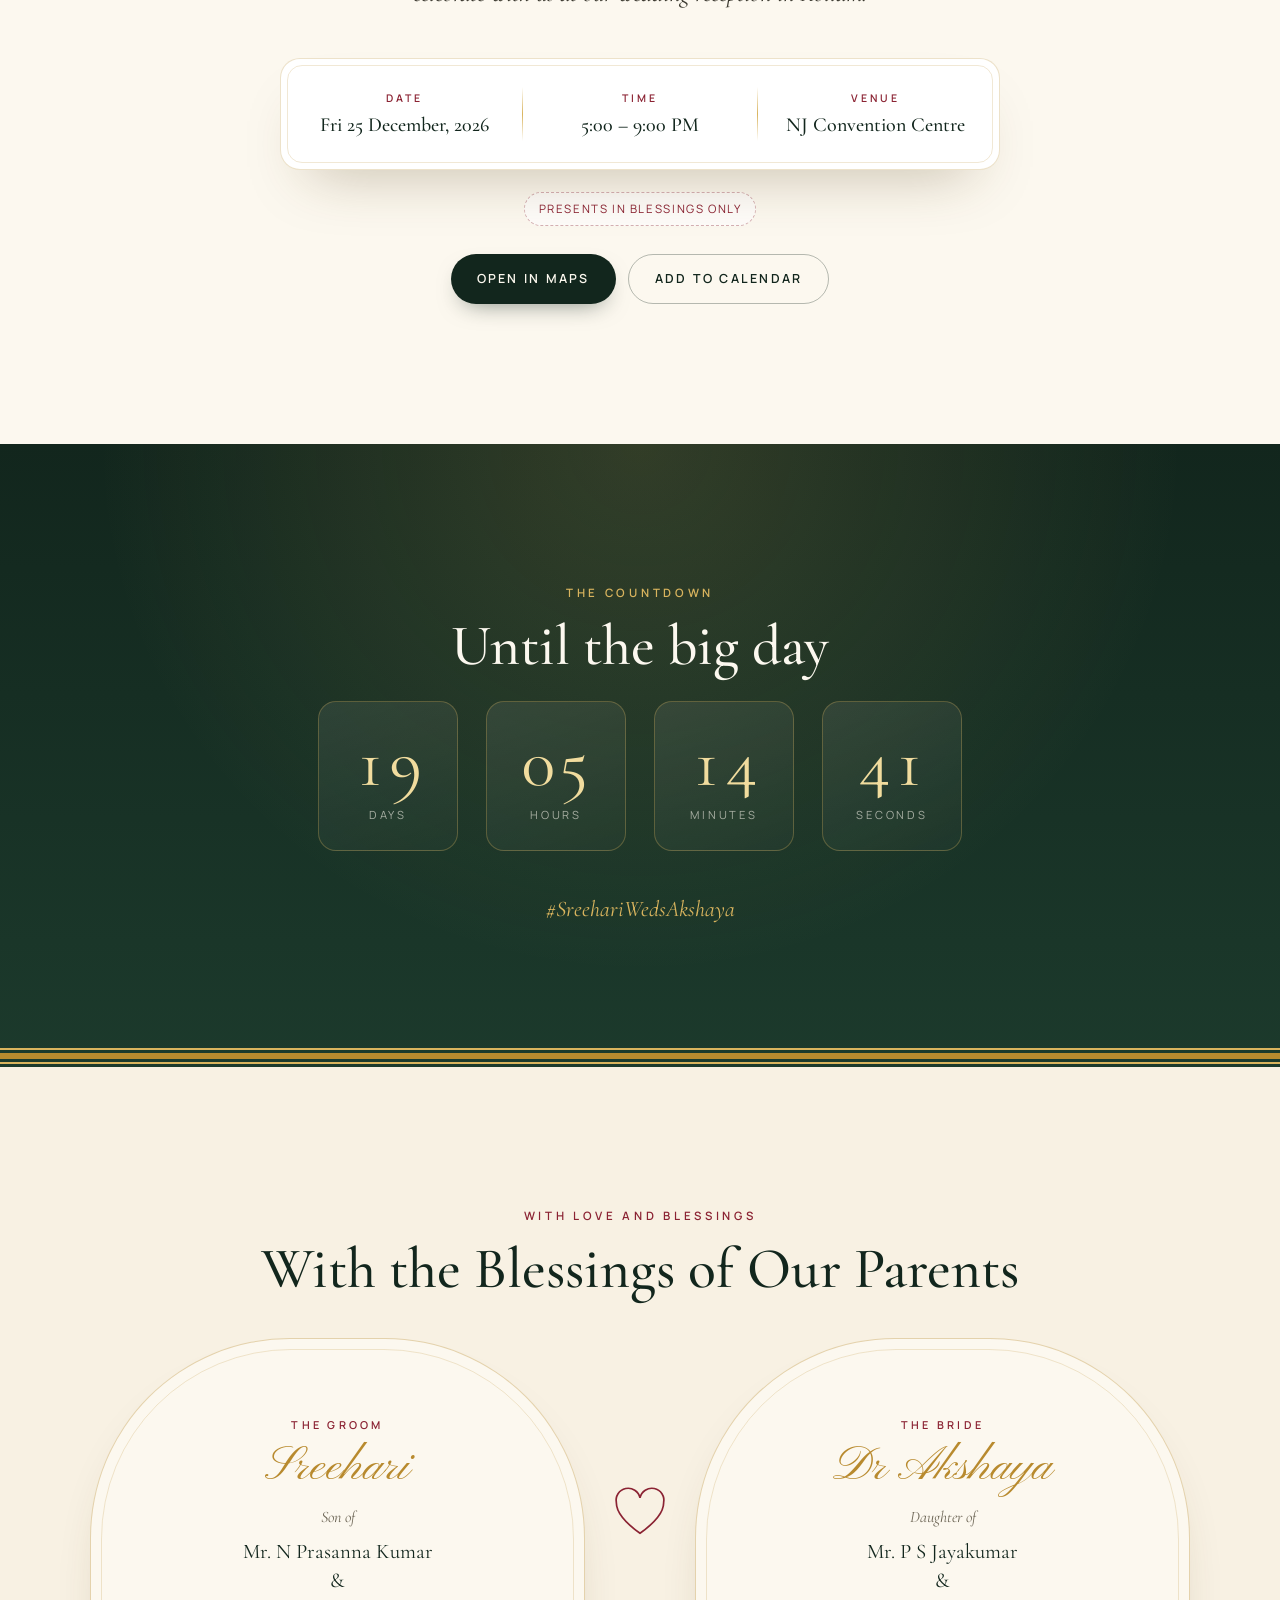
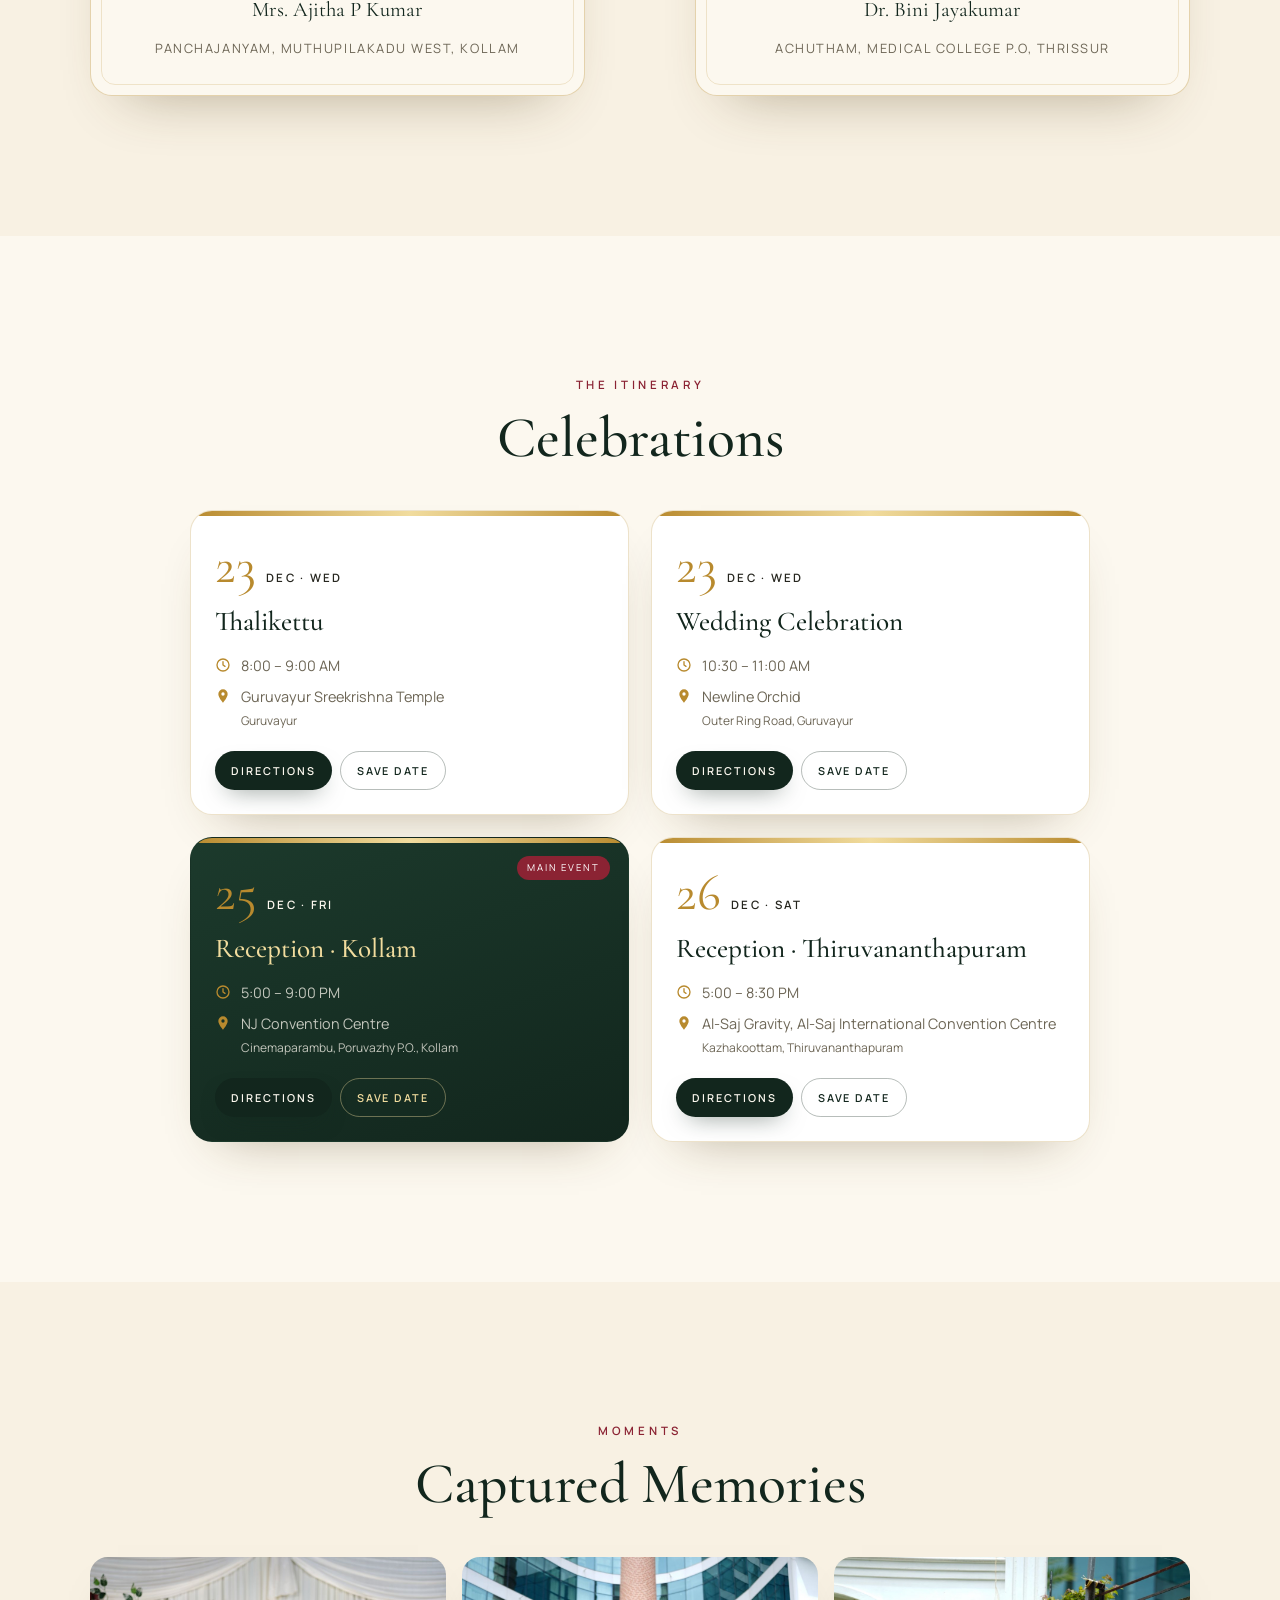
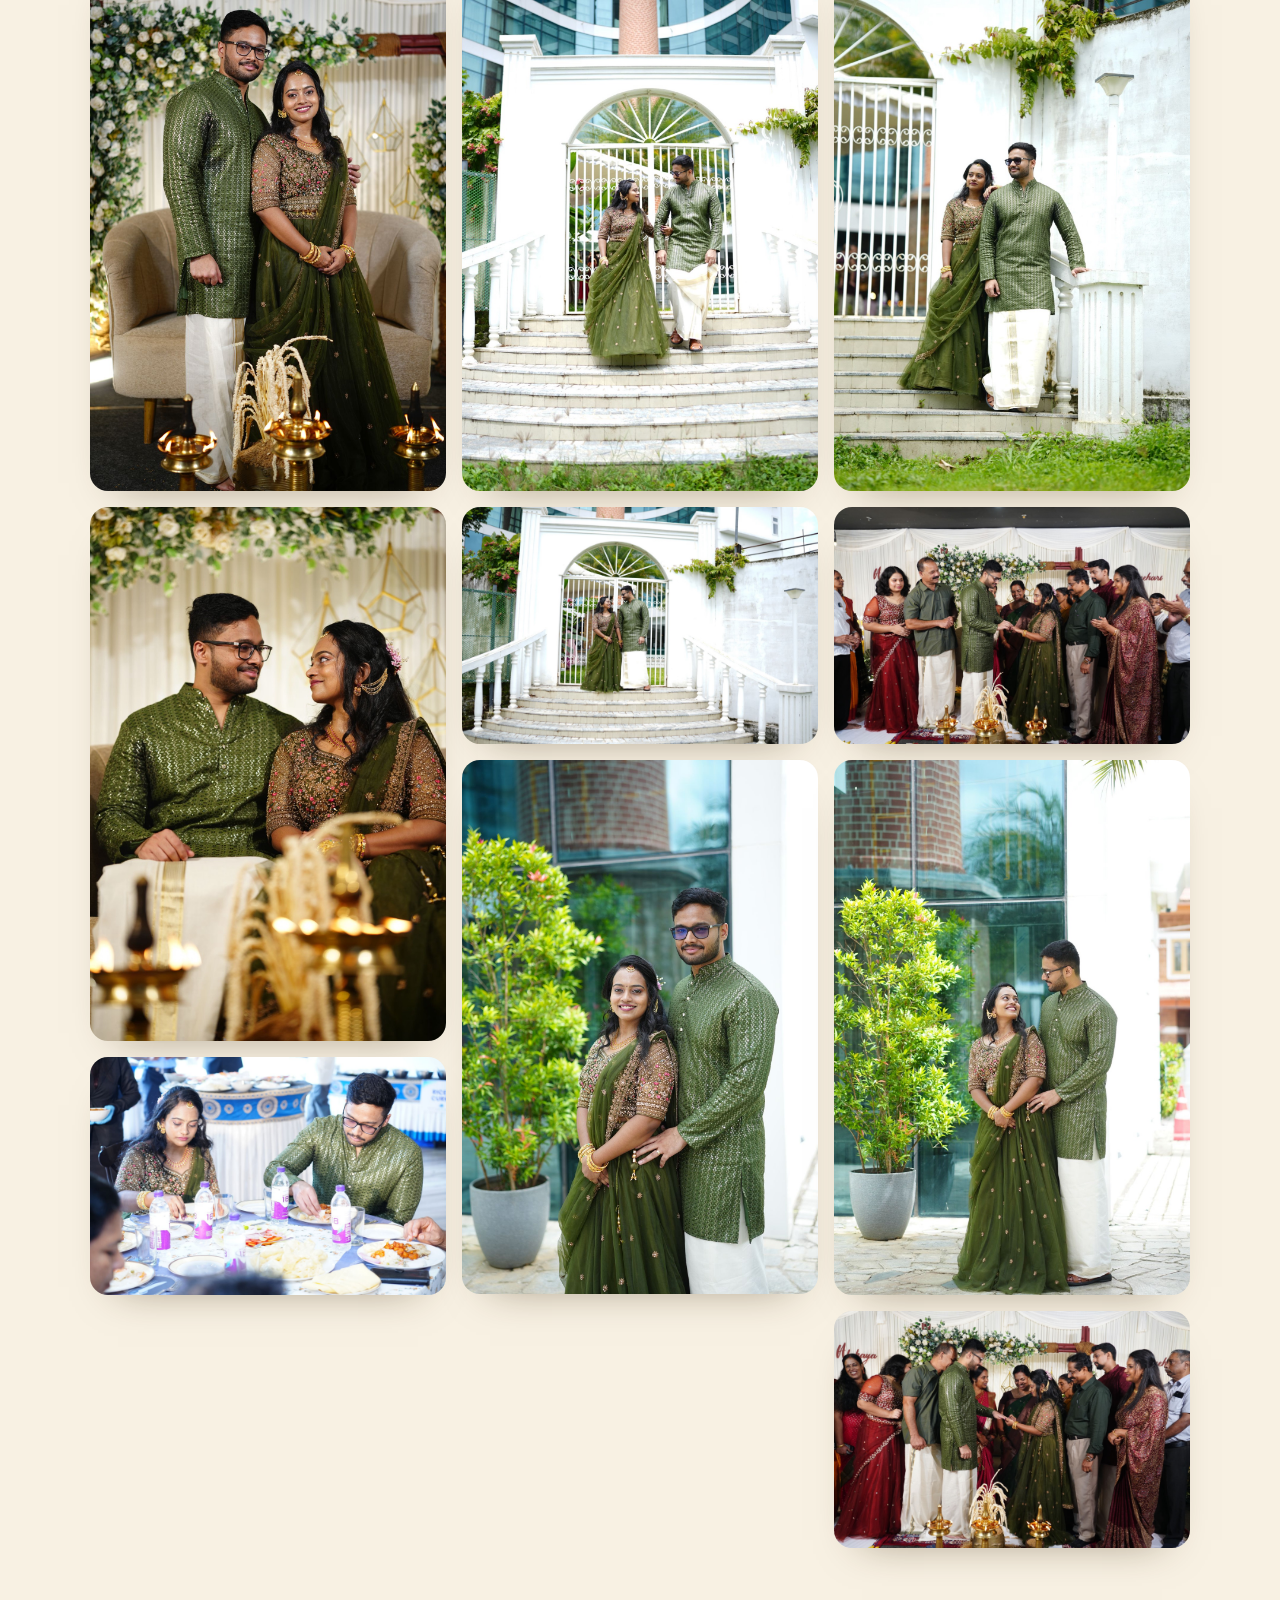
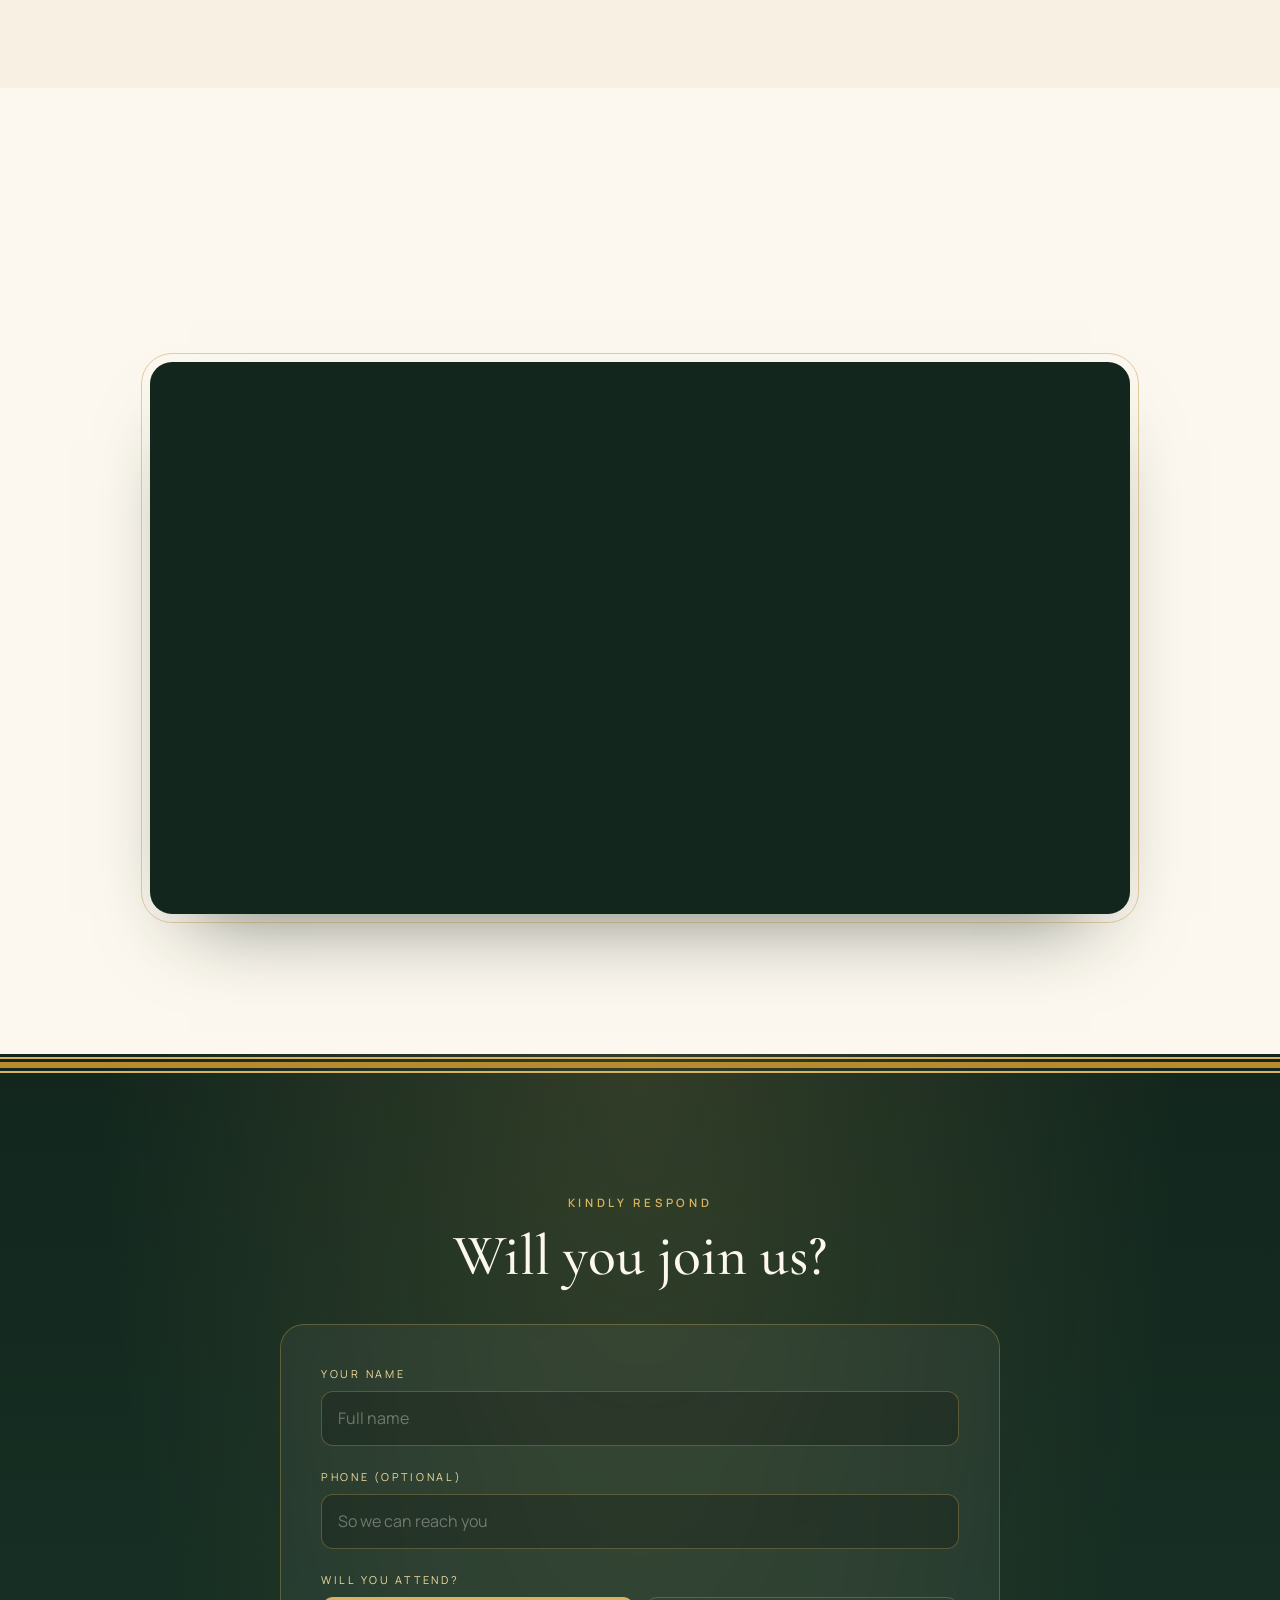
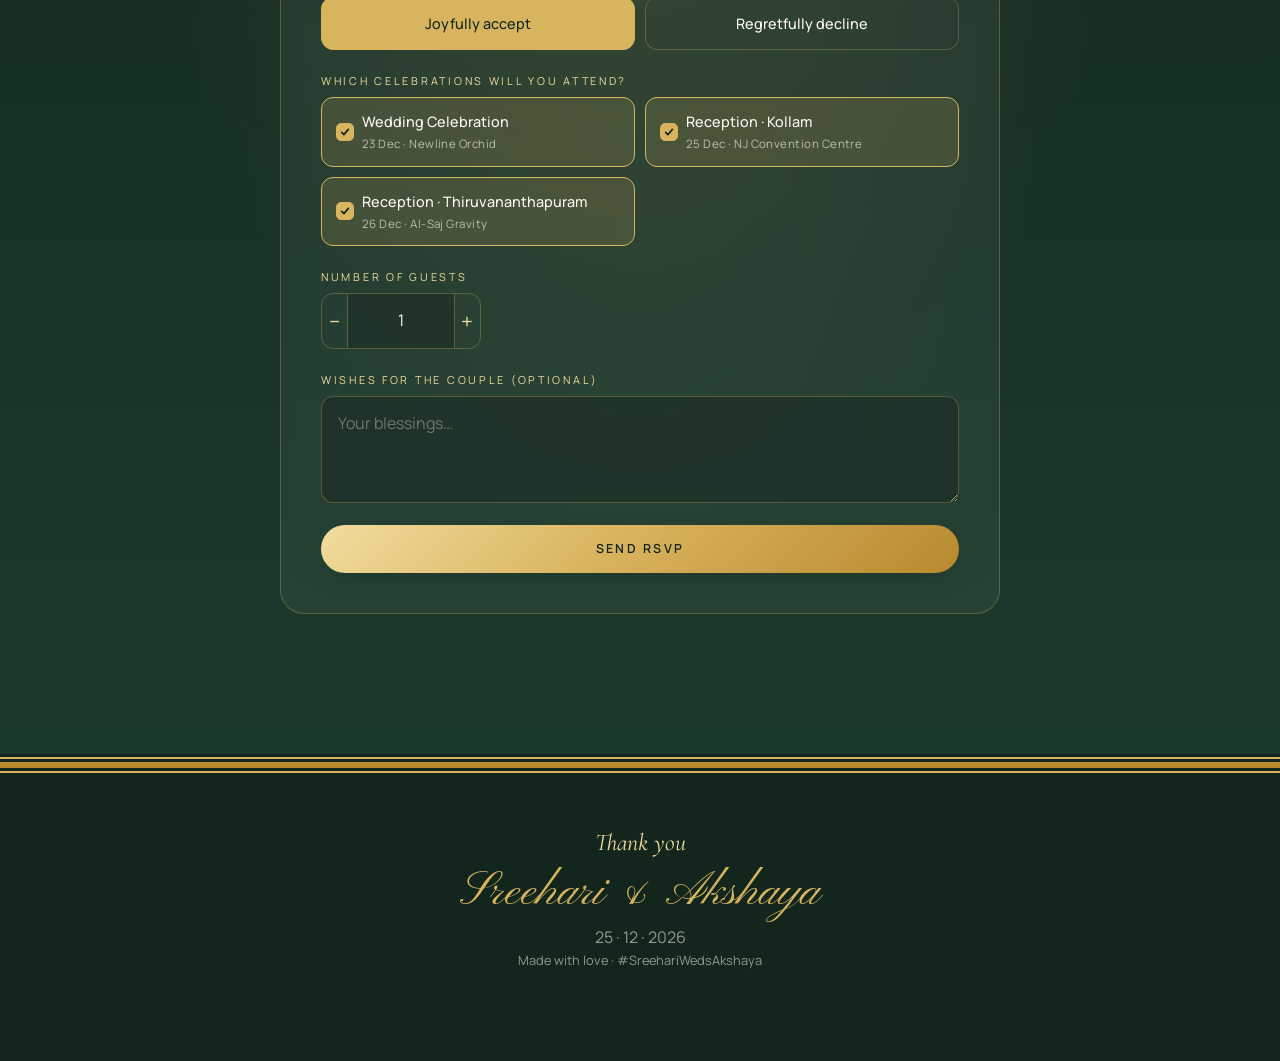
==== commit a0018e6c: "Bump asset version Co-Authored-By: Claude Opus 5.5 <noreply@anthropic.com>" ====
--- a/index.html
+++ b/index.html
@@ -15,7 +15,7 @@
   <link rel="preconnect" href="https://fonts.googleapis.com" />
   <link rel="preconnect" href="https://fonts.gstatic.com" crossorigin />
   <link href="https://fonts.googleapis.com/css2?family=Cormorant+Garamond:ital,wght@0,400;0,500;0,600;1,400;1,500&family=Pinyon+Script&family=Manrope:wght@400;500;600;700&family=Inter+Tight:wght@800;900&family=JetBrains+Mono:wght@400;700&display=swap" rel="stylesheet" />
-  <link rel="stylesheet" href="styles.css?v=37" />
+  <link rel="stylesheet" href="styles.css?v=38" />
 </head>
 <body class="locked">
   <canvas id="petals" aria-hidden="true"></canvas>
@@ -328,8 +328,8 @@
   <!-- Lightbox -->
   <div id="lightbox" hidden><button aria-label="Close">×</button><img alt="" /></div>
 
-  <script src="config.js?v=37"></script>
-  <script src="intro.js?v=37"></script>
-  <script src="script.js?v=37"></script>
+  <script src="config.js?v=38"></script>
+  <script src="intro.js?v=38"></script>
+  <script src="script.js?v=38"></script>
 </body>
 </html>
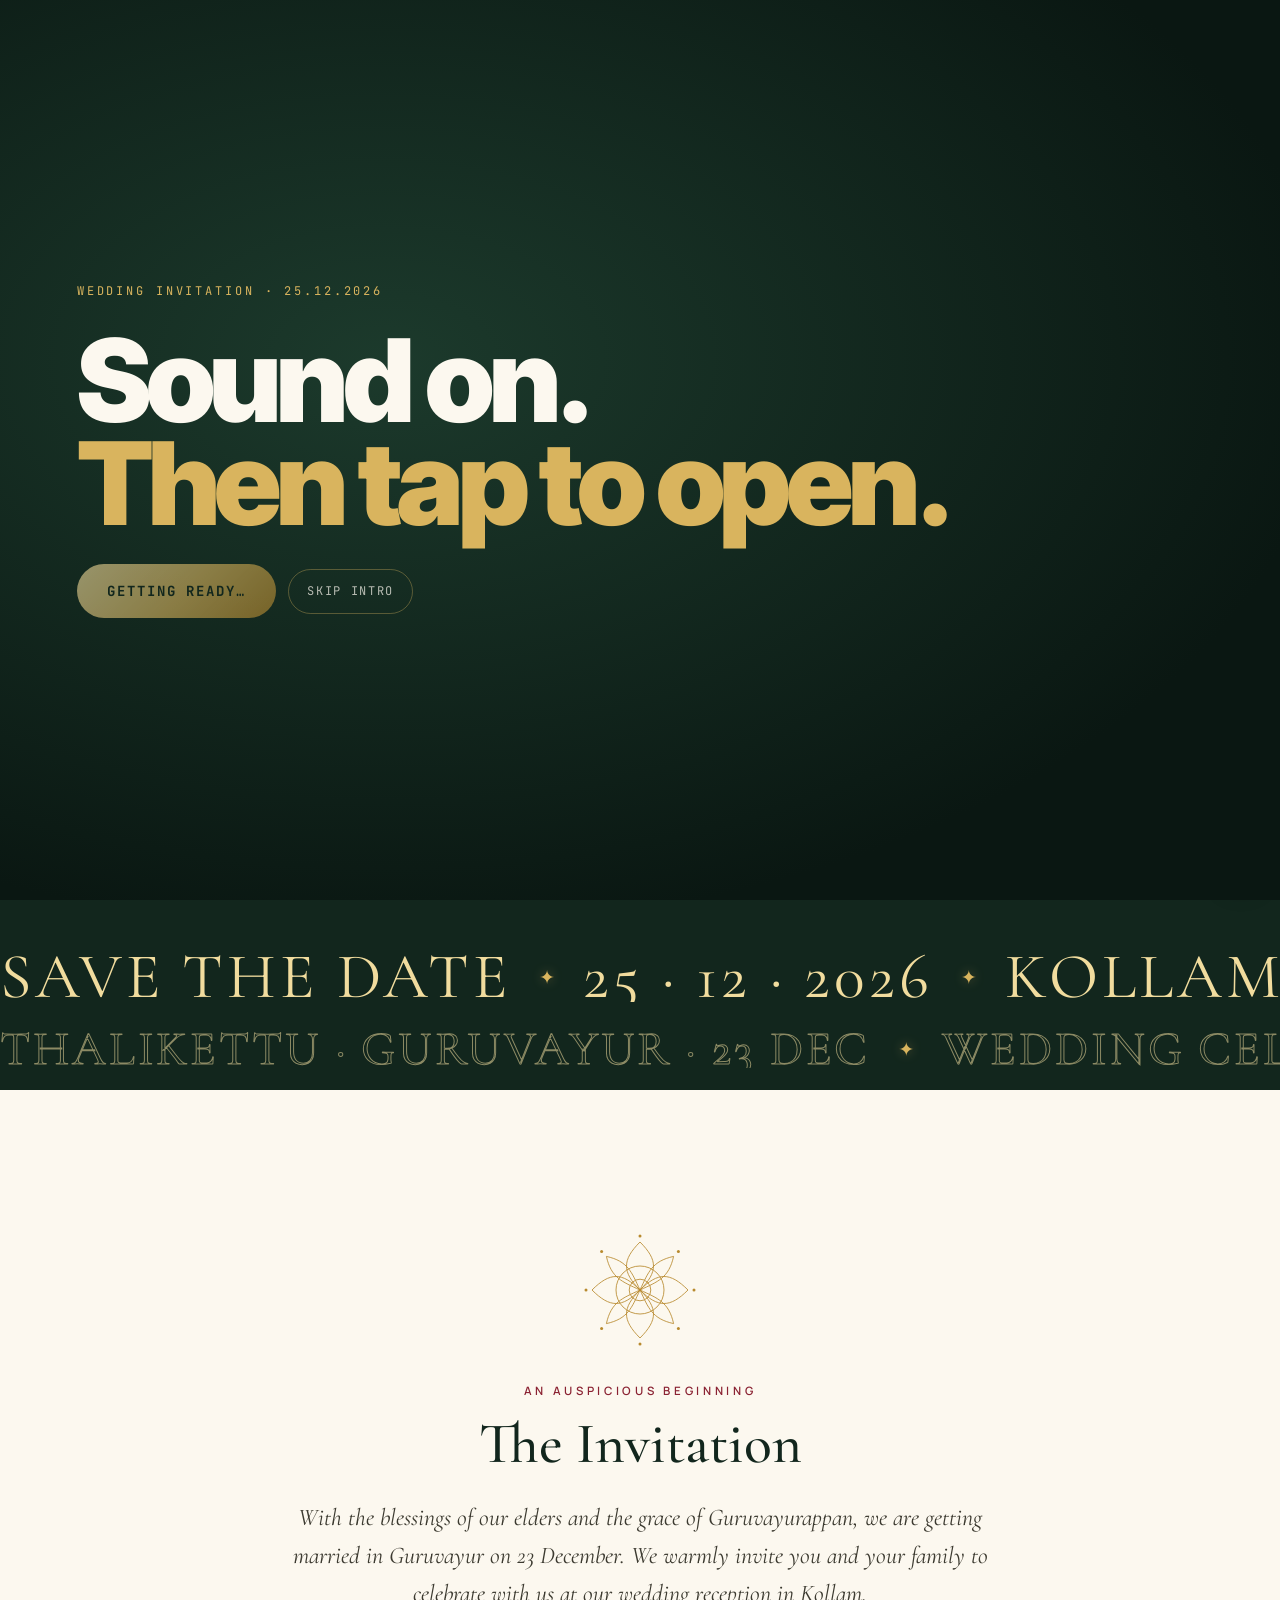
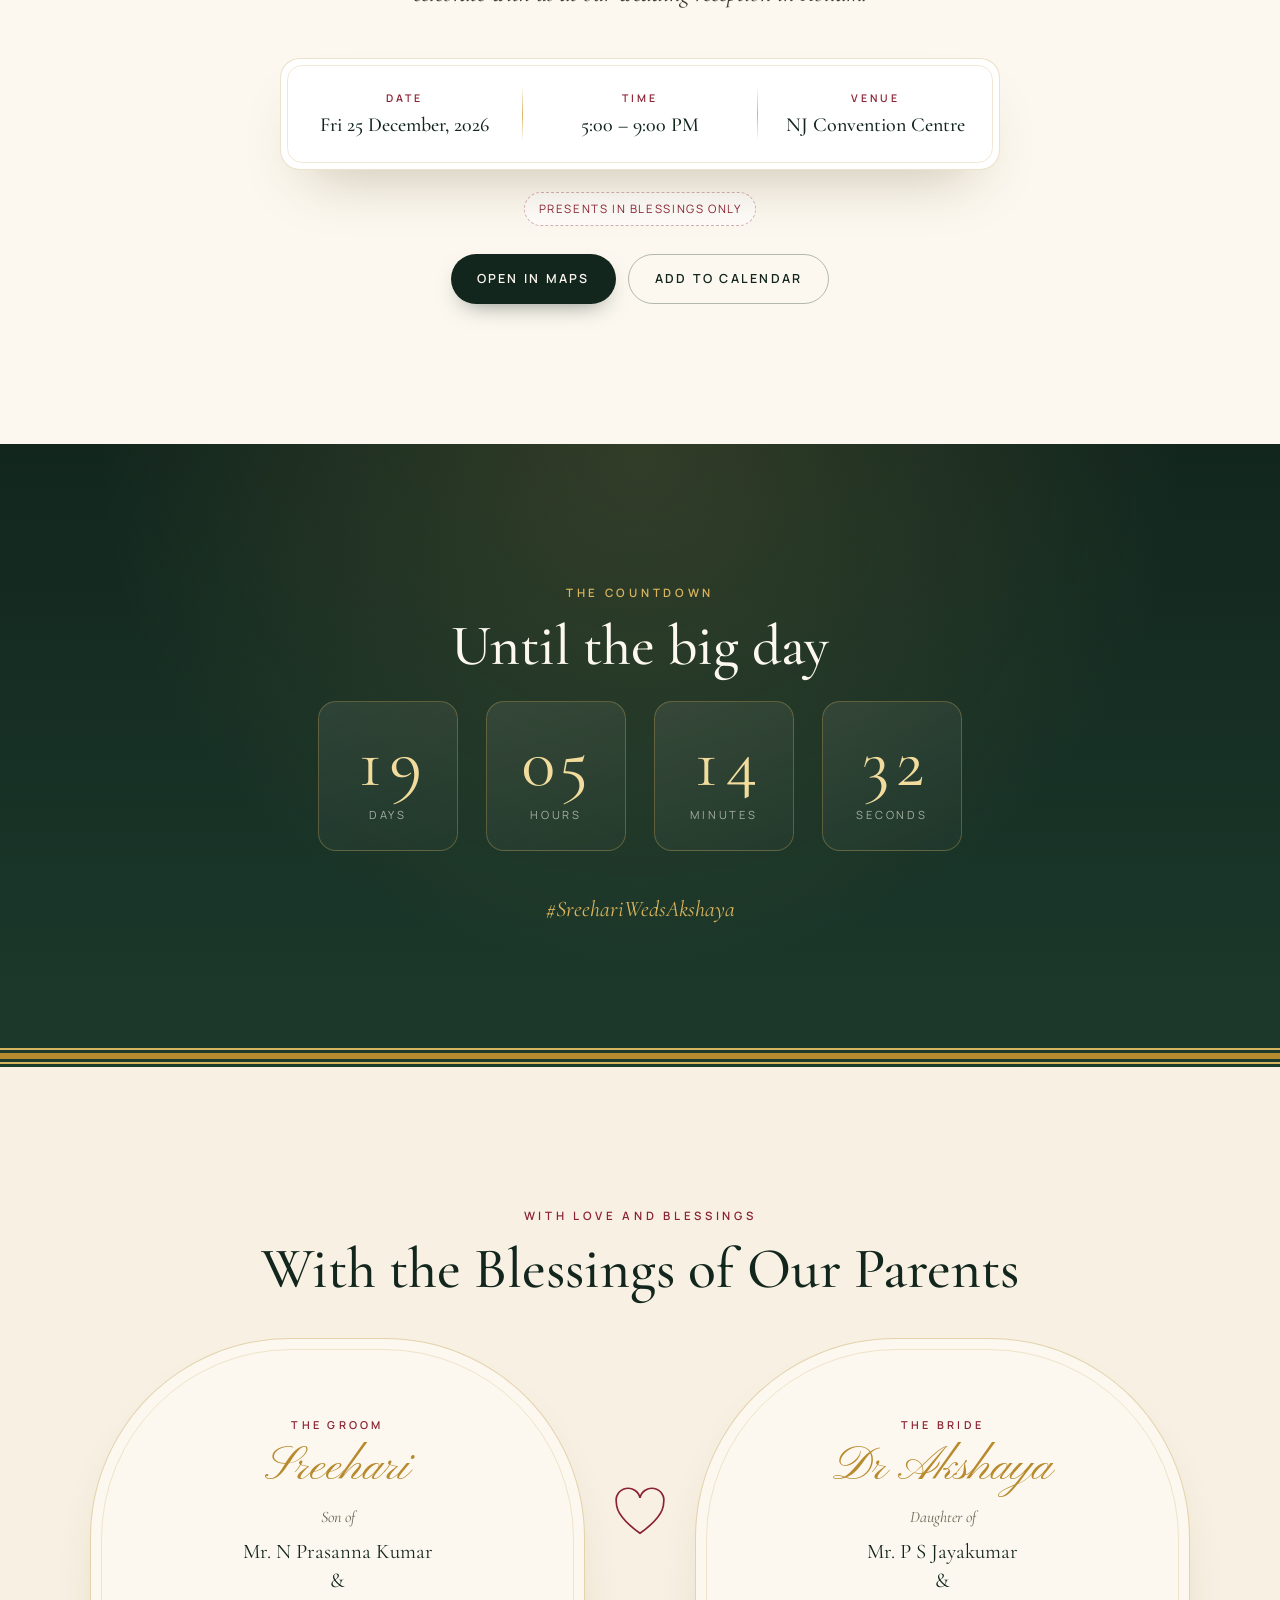
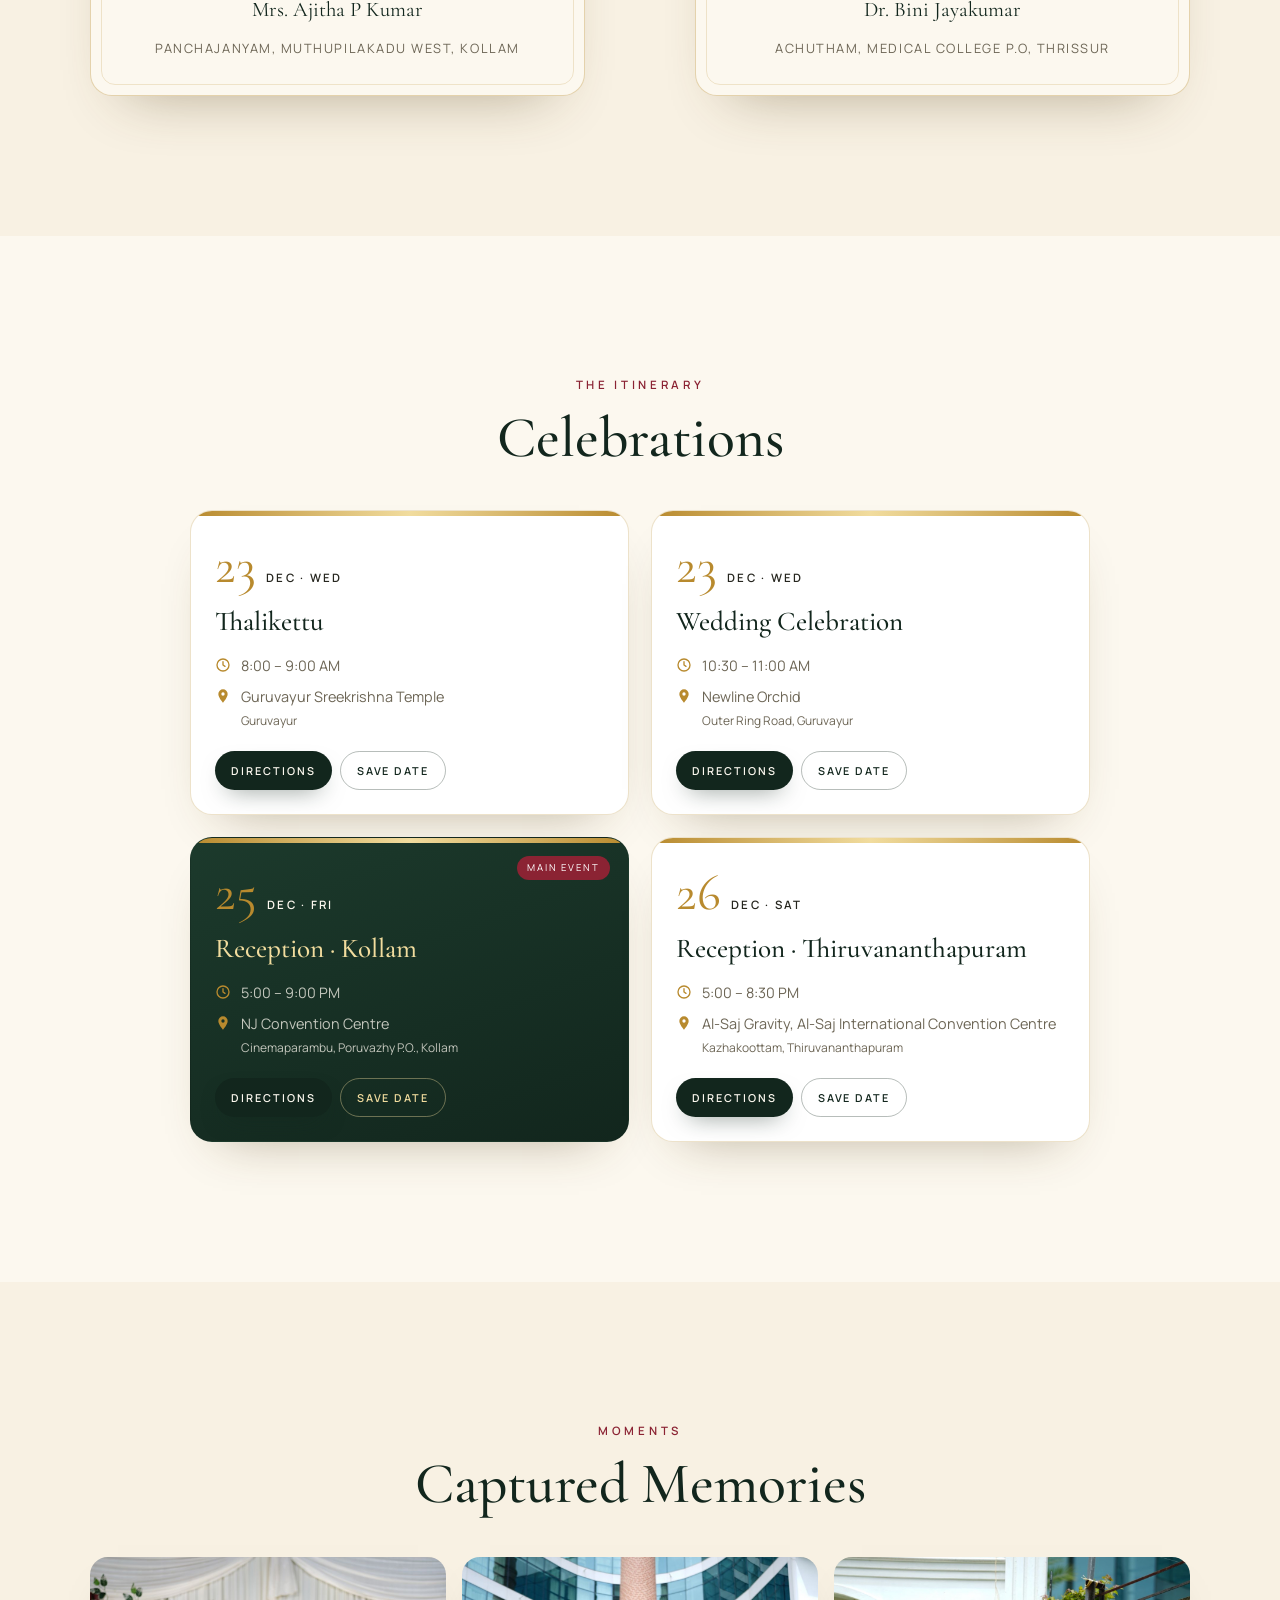
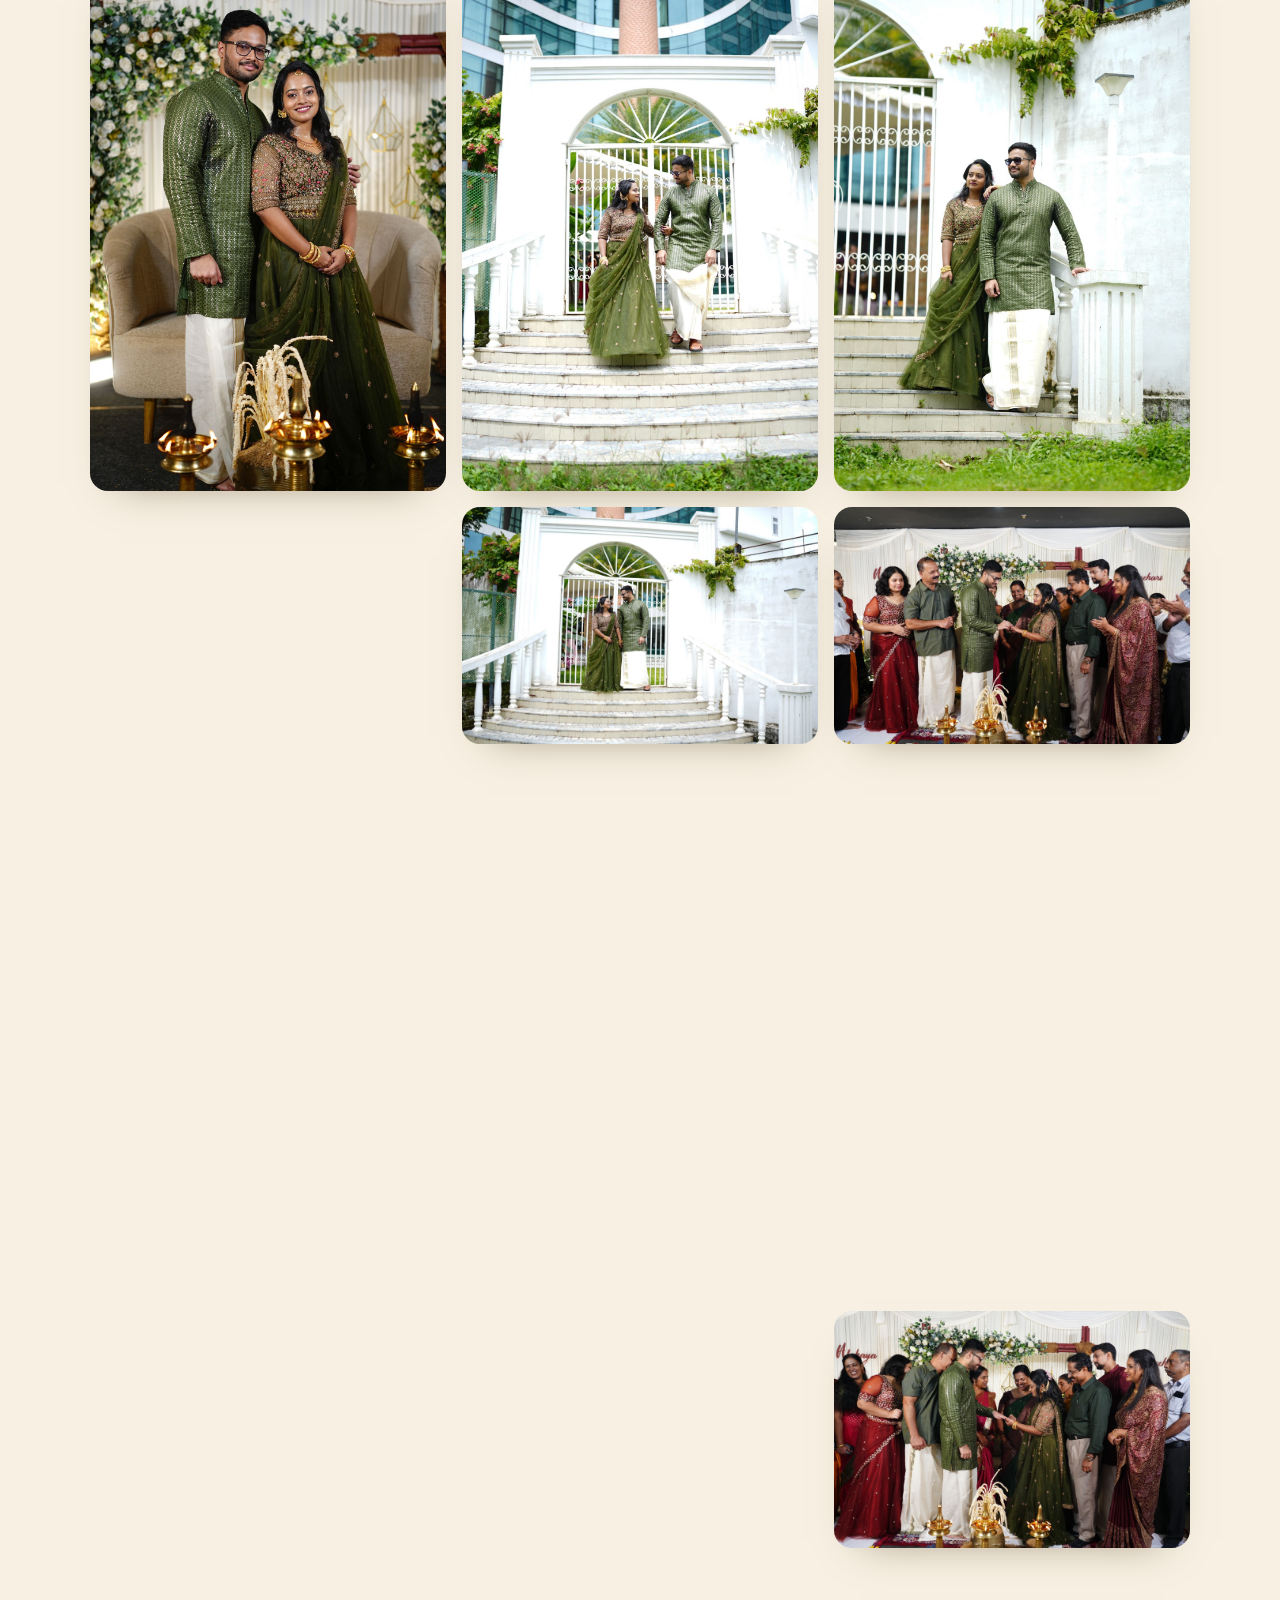
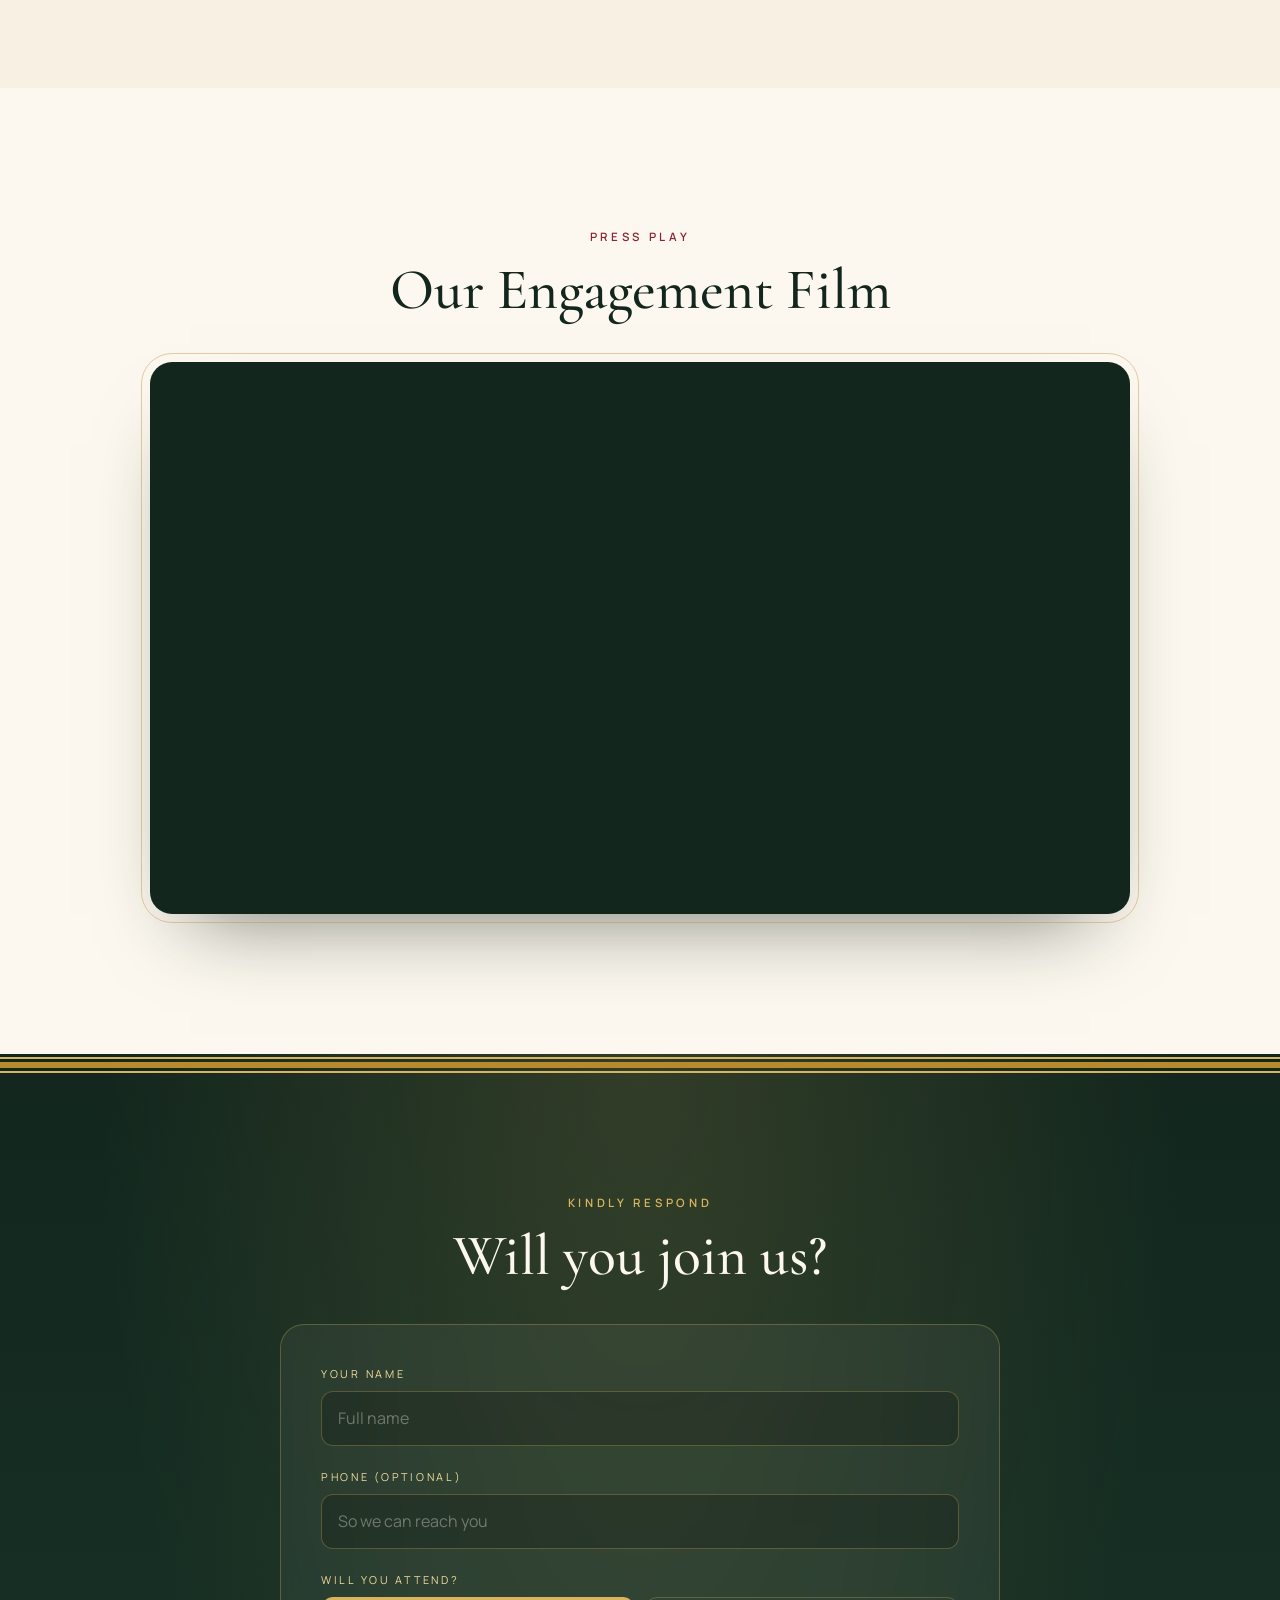
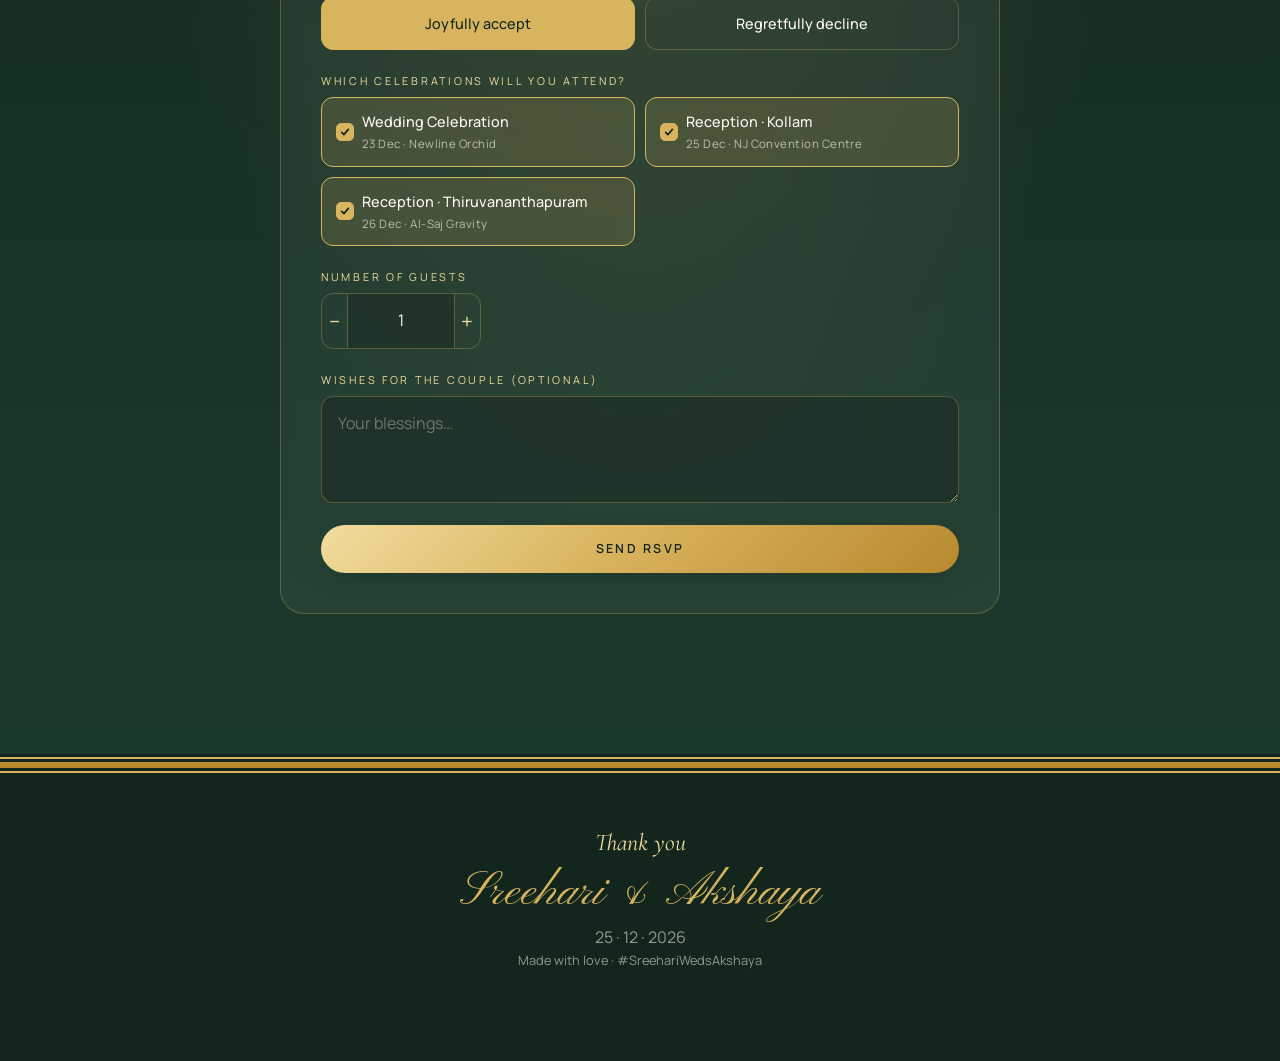
==== commit eac5299a: "Main site: RSVPs go to Sreehari's Google Sheet Co-Authored-By: Claude Opus 5.5 <noreply@anthropic.co" ====
--- a/index.html
+++ b/index.html
@@ -15,7 +15,7 @@
   <link rel="preconnect" href="https://fonts.googleapis.com" />
   <link rel="preconnect" href="https://fonts.gstatic.com" crossorigin />
   <link href="https://fonts.googleapis.com/css2?family=Cormorant+Garamond:ital,wght@0,400;0,500;0,600;1,400;1,500&family=Pinyon+Script&family=Manrope:wght@400;500;600;700&family=Inter+Tight:wght@800;900&family=JetBrains+Mono:wght@400;700&display=swap" rel="stylesheet" />
-  <link rel="stylesheet" href="styles.css?v=38" />
+  <link rel="stylesheet" href="styles.css?v=39" />
 </head>
 <body class="locked">
   <canvas id="petals" aria-hidden="true"></canvas>
@@ -328,8 +328,8 @@
   <!-- Lightbox -->
   <div id="lightbox" hidden><button aria-label="Close">×</button><img alt="" /></div>
 
-  <script src="config.js?v=38"></script>
-  <script src="intro.js?v=38"></script>
-  <script src="script.js?v=38"></script>
+  <script src="config.js?v=39"></script>
+  <script src="intro.js?v=39"></script>
+  <script src="script.js?v=39"></script>
 </body>
 </html>
